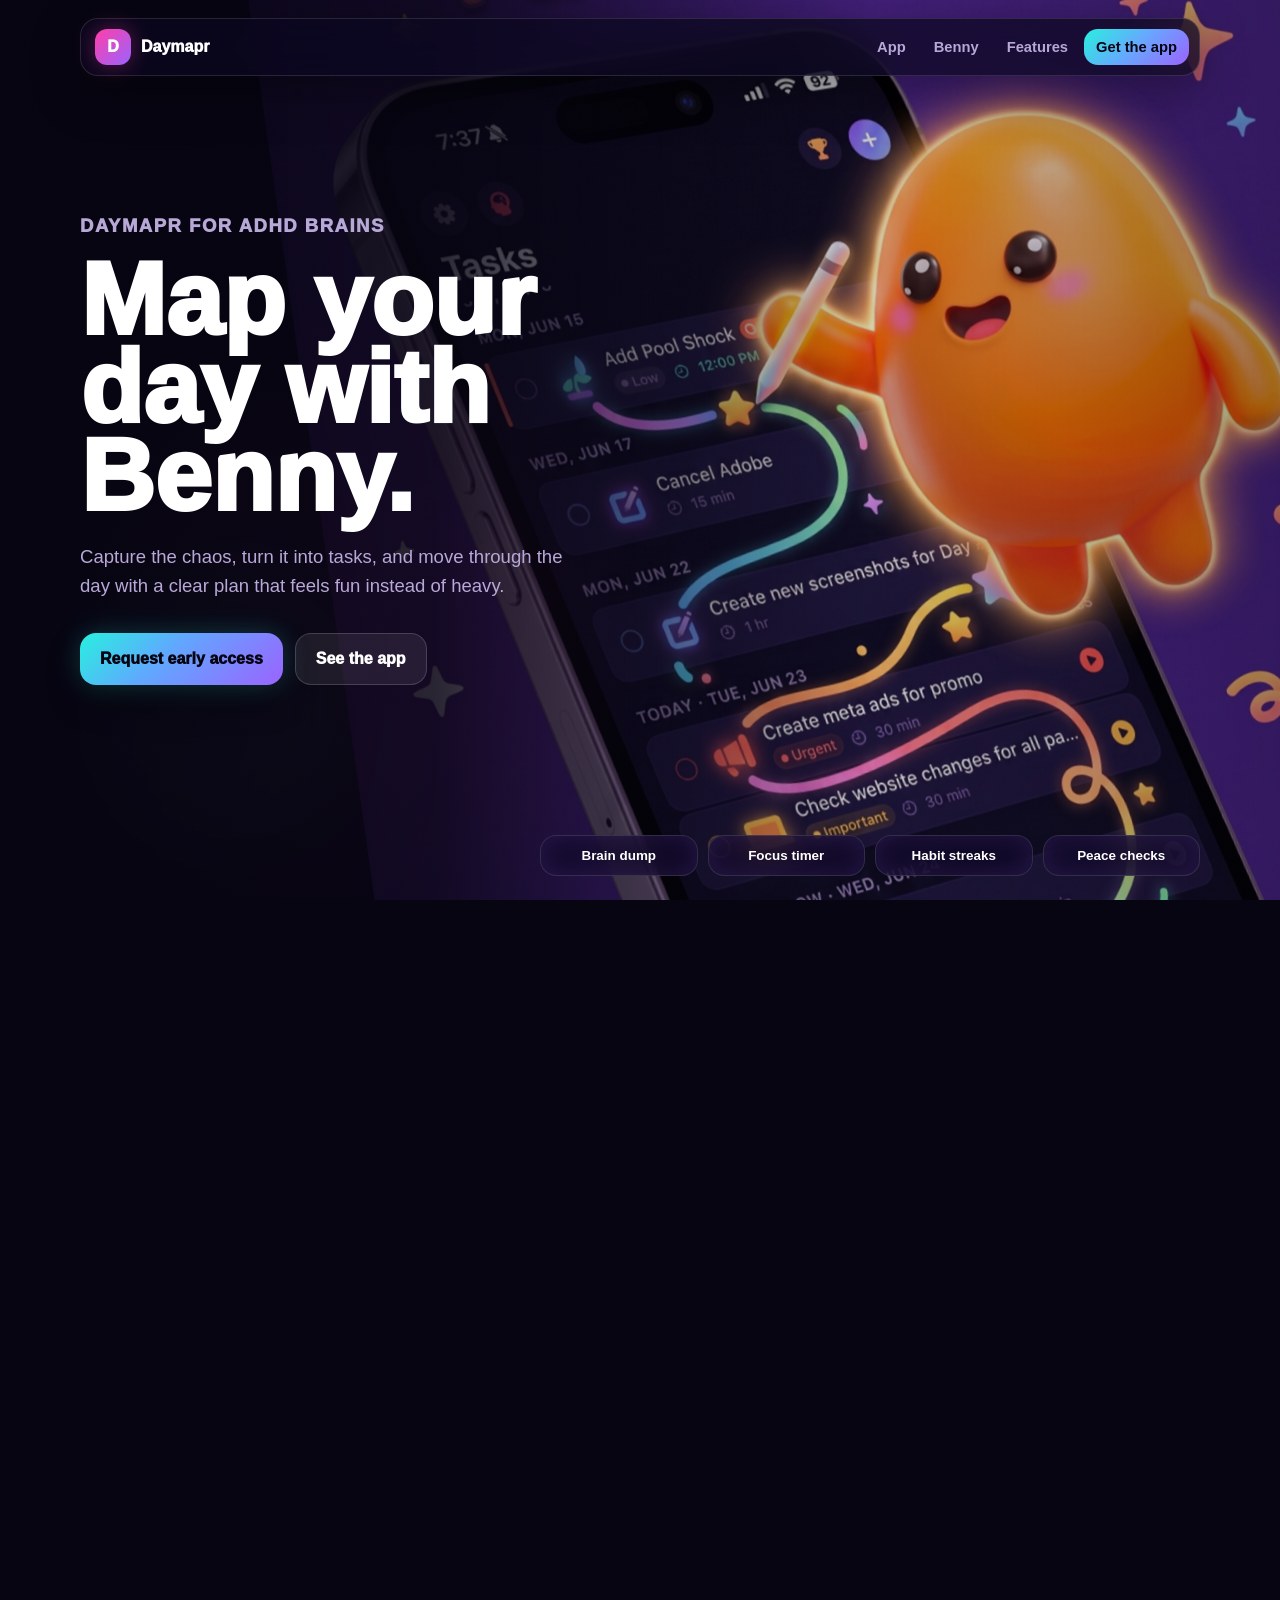
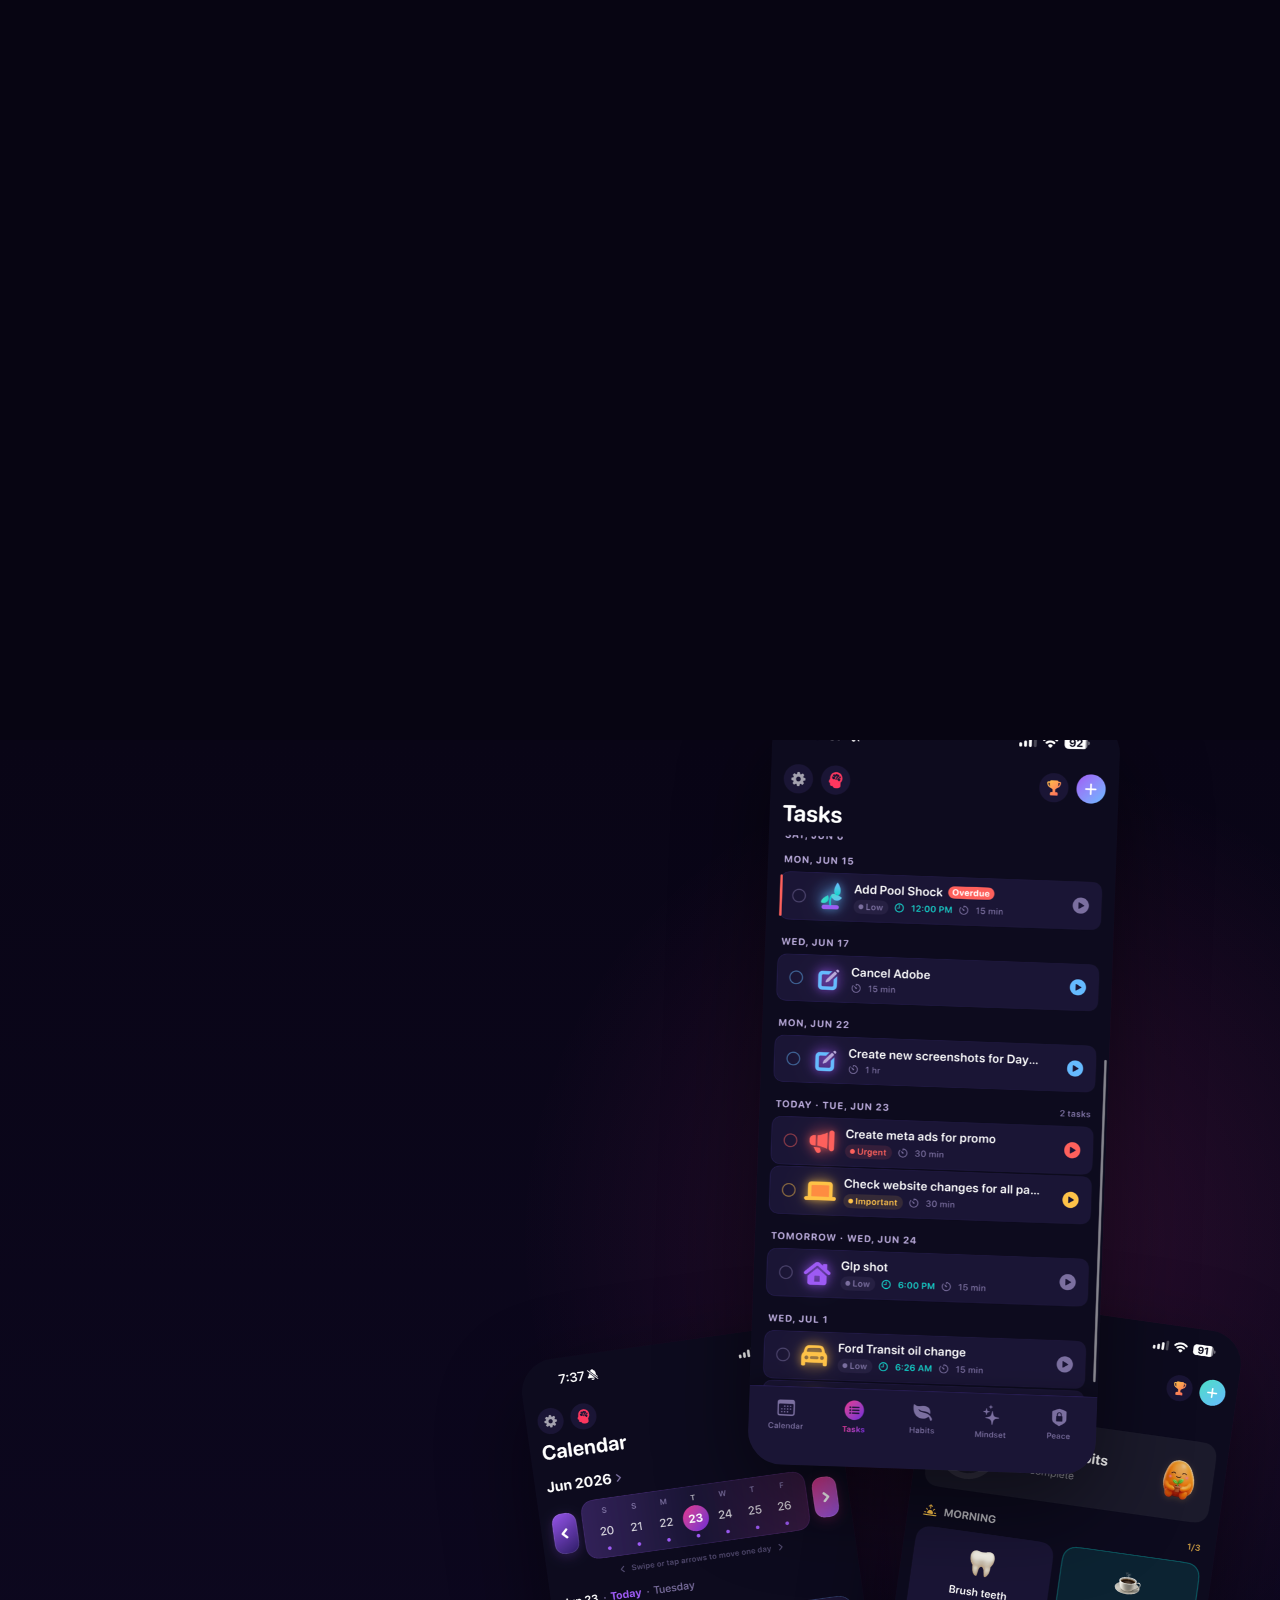
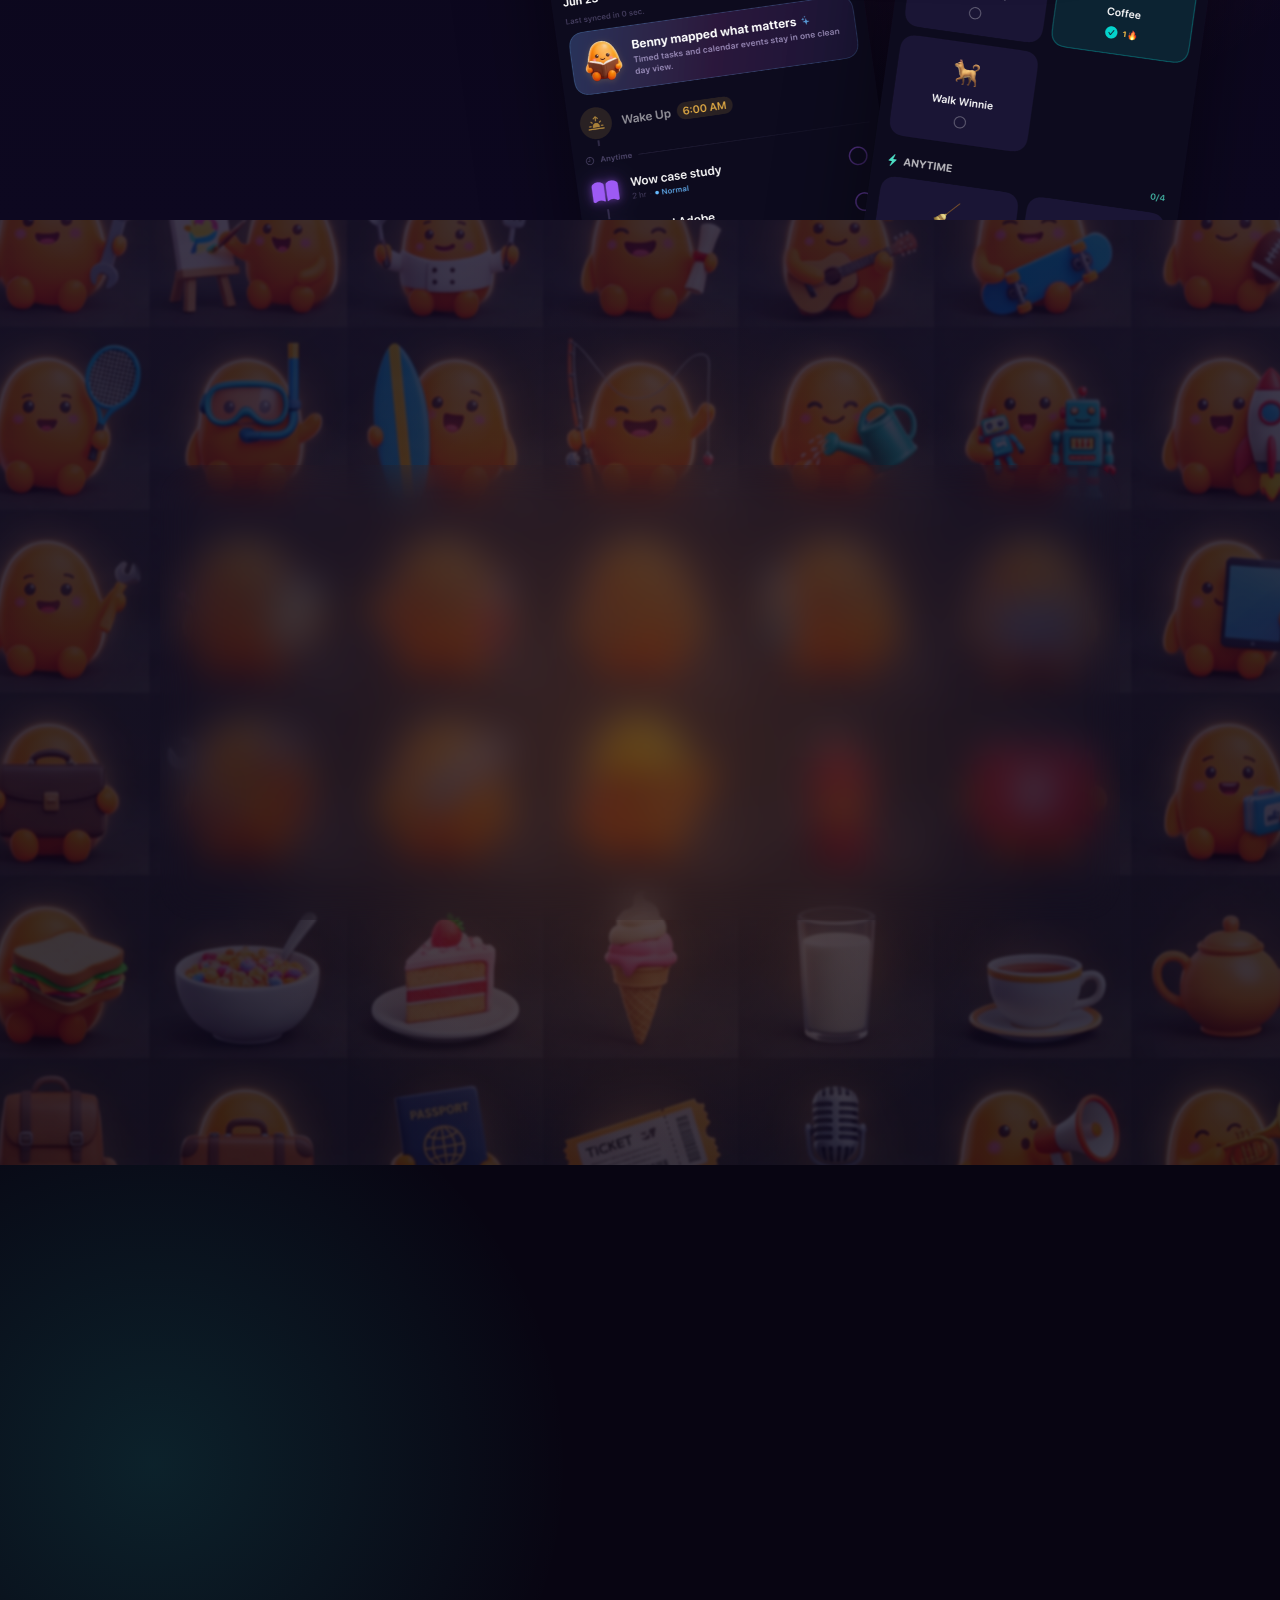
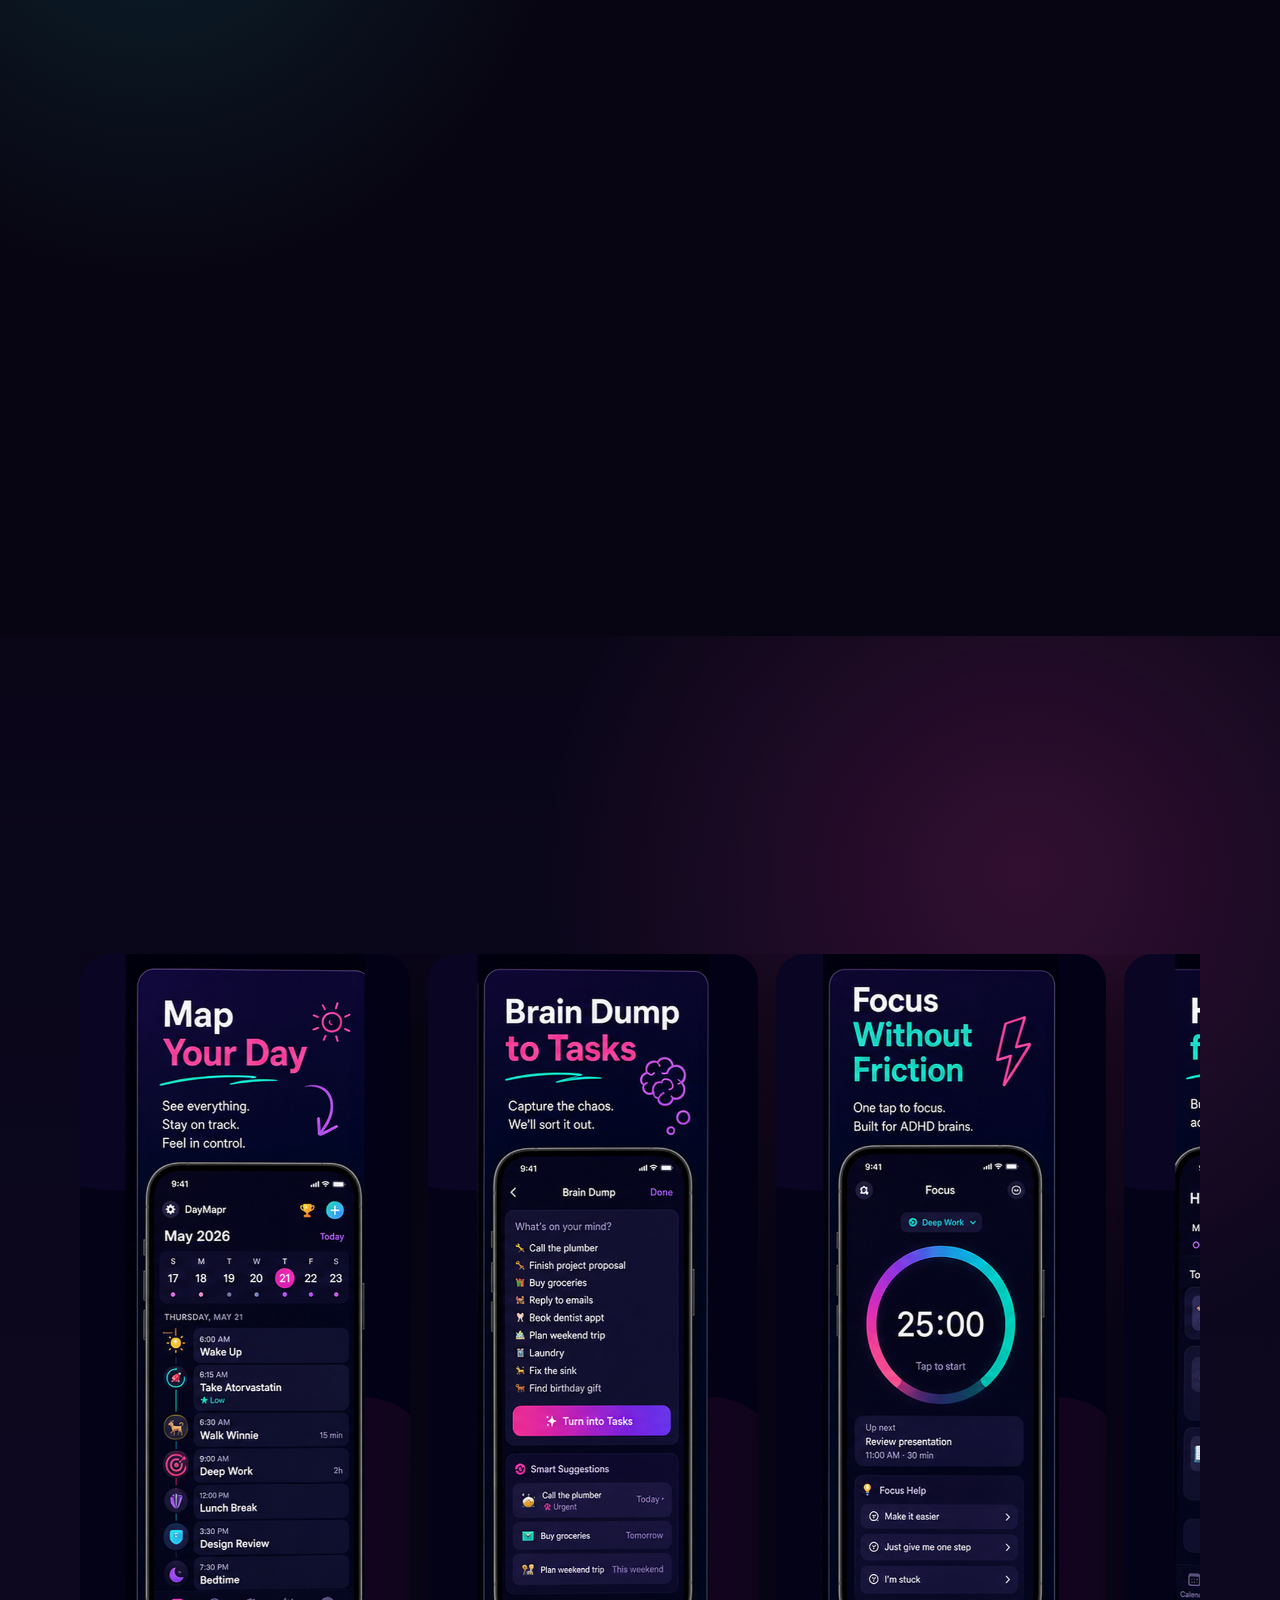
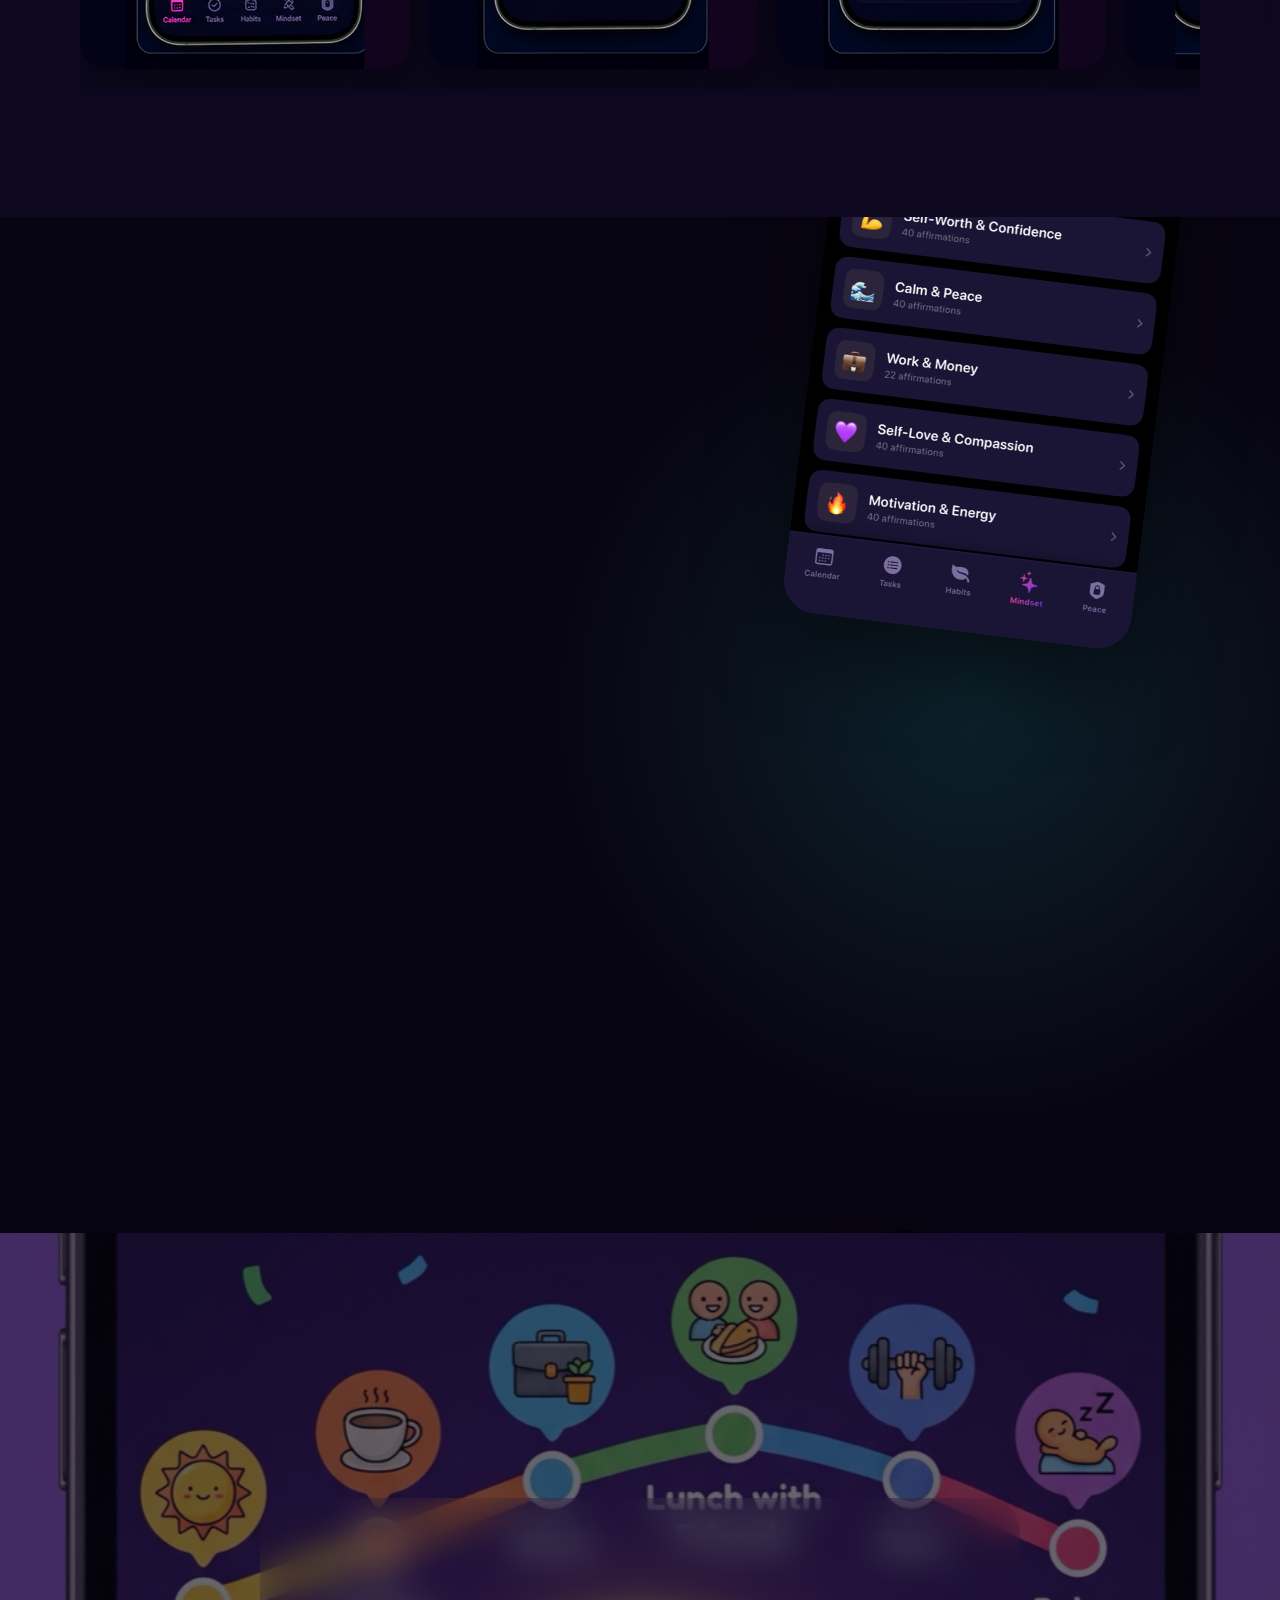
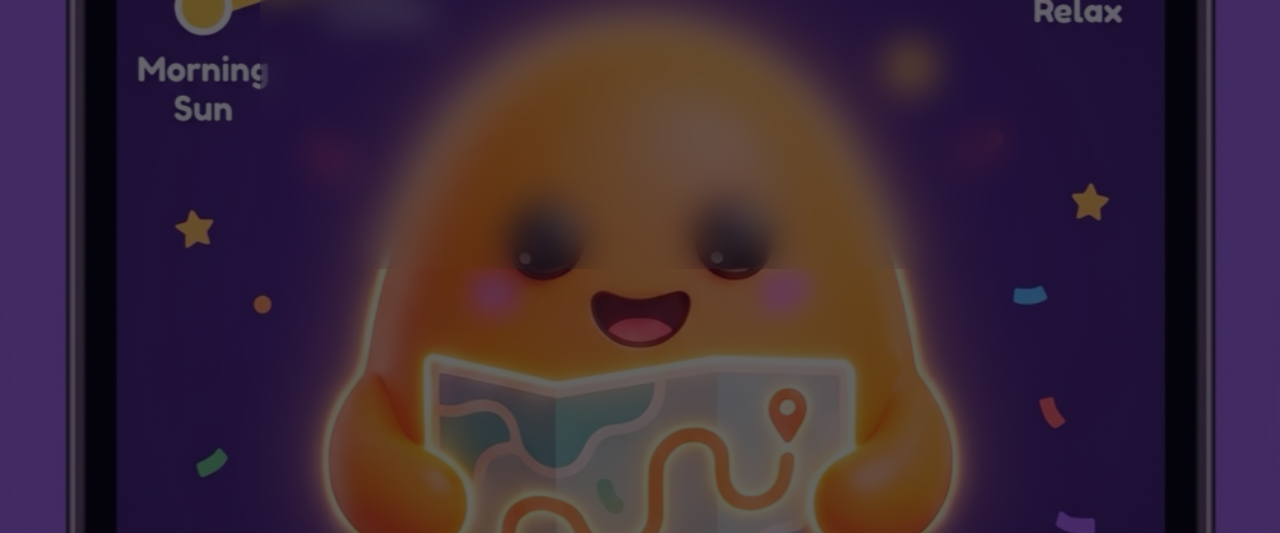
==== index.html @ 78c10186 "Publish Daymapr landing page" ====
<!DOCTYPE html>
<html lang="en">
  <head>
    <meta charset="UTF-8" />
    <meta name="viewport" content="width=device-width, initial-scale=1.0" />
    <meta
      name="description"
      content="Daymapr helps ADHD brains turn brain dumps into a clear daily map with Benny, focus mode, habits, checklists, and reminders."
    />
    <title>Daymapr | Map your day with Benny</title>
    <link rel="icon" href="assets/daymapr/app-icon.svg" type="image/svg+xml" />
    <link rel="stylesheet" href="styles.css" />
  </head>
  <body>
    <header class="site-header" data-header>
      <a class="brand" href="#top" aria-label="Daymapr home">
        <span class="brand-mark">D</span>
        <span>Daymapr</span>
      </a>
      <nav class="nav-links" aria-label="Main navigation">
        <a href="#app">App</a>
        <a href="#benny">Benny</a>
        <a href="#features">Features</a>
        <a class="nav-cta" href="#download">Get the app</a>
      </nav>
    </header>

    <main>
      <section class="hero" id="top" aria-label="Daymapr hero">
        <div class="hero-pin">
          <img
            class="hero-art"
            src="assets/daymapr/brand/hero-benny-maps.png"
            alt=""
            data-depth="-0.08"
          />
          <div class="hero-glow hero-glow-a" aria-hidden="true"></div>
          <div class="hero-glow hero-glow-b" aria-hidden="true"></div>
          <div class="hero-copy">
            <p class="eyebrow">Daymapr for ADHD brains</p>
            <h1>Map your day with Benny.</h1>
            <p>
              Capture the chaos, turn it into tasks, and move through the day with a clear plan
              that feels fun instead of heavy.
            </p>
            <div class="hero-actions">
              <a class="button primary" href="#download">Request early access</a>
              <a class="button ghost" href="#app">See the app</a>
            </div>
          </div>
          <div class="hero-tags" aria-label="Daymapr highlights">
            <span>Brain dump</span>
            <span>Focus timer</span>
            <span>Habit streaks</span>
            <span>Peace checks</span>
          </div>
        </div>
      </section>

      <section class="app-section" id="app">
        <div class="section-copy reveal">
          <p class="eyebrow">Real app, real flow</p>
          <h2>Dark, calm, and built for momentum.</h2>
          <p>
            Daymapr uses the exact app language your references show: deep purple surfaces,
            neon priority cues, clear cards, and Benny moments that make progress feel visible.
          </p>
        </div>
        <div class="phone-stage" aria-label="Daymapr app screens">
          <figure class="device device-left" data-depth="0.12">
            <img src="assets/daymapr/brand/app-calendar.png" alt="Daymapr calendar screen" />
          </figure>
          <figure class="device device-center" data-depth="-0.08">
            <img src="assets/daymapr/brand/app-tasks.png" alt="Daymapr tasks screen" />
          </figure>
          <figure class="device device-right" data-depth="0.10">
            <img src="assets/daymapr/brand/app-habits.png" alt="Daymapr habits screen" />
          </figure>
        </div>
      </section>

      <section class="benny-section" id="benny">
        <div class="benny-orbit" aria-hidden="true">
          <img src="assets/daymapr/brand/benny-grid.png" alt="" />
        </div>
        <div class="benny-card reveal">
          <img class="benny-portrait" src="assets/daymapr/brand/benny-portrait.png" alt="Benny waving" />
          <div>
            <p class="eyebrow">Meet Benny</p>
            <h2>Helpful, glossy, and not childish.</h2>
            <p>
              Benny stays playful, but the product stays premium. Think friendly 3D guide,
              not flat sticker mascot.
            </p>
          </div>
        </div>
      </section>

      <section class="flow-section">
        <div class="flow-copy reveal">
          <p class="eyebrow">From chaos to action</p>
          <h2>Brain dump, sort, focus, finish.</h2>
        </div>
        <div class="flow-grid">
          <article class="flow-card reveal">
            <img src="assets/daymapr/brand/panel-brain.png" alt="Brain dump to tasks promo panel" />
            <h3>Turn brain dumps into tasks</h3>
            <p>Capture everything. Daymapr helps sort it into the next useful move.</p>
          </article>
          <article class="flow-card reveal">
            <img src="assets/daymapr/brand/panel-focus.png" alt="Focus without friction promo panel" />
            <h3>Focus without friction</h3>
            <p>One timer, one task, and one clear way to restart when you drift.</p>
          </article>
          <article class="flow-card reveal">
            <img src="assets/daymapr/brand/panel-peace.png" alt="Peace of mind promo panel" />
            <h3>Peace of mind checklists</h3>
            <p>Close the loops that keep taking up space in your head.</p>
          </article>
        </div>
      </section>

      <section class="feature-marquee" id="features" aria-label="Daymapr feature gallery">
        <div class="marquee-copy reveal">
          <p class="eyebrow">App Store energy</p>
          <h2>Feature shots that match the product.</h2>
        </div>
        <div class="panel-rail">
          <img src="assets/daymapr/brand/panel-map.png" alt="Map your day promo panel" />
          <img src="assets/daymapr/brand/panel-brain.png" alt="Brain dump to tasks promo panel" />
          <img src="assets/daymapr/brand/panel-focus.png" alt="Focus without friction promo panel" />
          <img src="assets/daymapr/brand/panel-habits.png" alt="Habits for real life promo panel" />
          <img src="assets/daymapr/brand/panel-reminders.png" alt="ADHD friendly reminders promo panel" />
        </div>
      </section>

      <section class="focus-section">
        <div class="focus-copy reveal">
          <p class="eyebrow">Progress that feels good</p>
          <h2>Wins, streaks, and focus help stay visible.</h2>
          <p>
            The website now mirrors the app’s premium dark UI instead of inventing fake light-mode
            screens.
          </p>
        </div>
        <div class="progress-showcase">
          <img class="progress-phone" src="assets/daymapr/brand/app-progress.png" alt="Daymapr progress screen" data-depth="0.12" />
          <img class="mindset-phone" src="assets/daymapr/brand/app-mindset.png" alt="Daymapr mindset screen" data-depth="-0.10" />
        </div>
      </section>

      <section class="download-section" id="download">
        <img class="download-bg" src="assets/daymapr/brand/benny-start-map.jpg" alt="" />
        <div class="download-panel reveal">
          <p class="eyebrow">Daymapr</p>
          <h2>Make the day feel mapped, not messy.</h2>
          <p>For ADHD brains, busy lives, and that moment when the whole day needs a reset.</p>
          <div class="hero-actions">
            <a class="button primary" href="mailto:hello@daymapr.app?subject=Daymapr%20early%20access">Request early access</a>
            <a class="button ghost" href="legal/privacy.html">Privacy</a>
          </div>
        </div>
      </section>
    </main>

    <script src="script.js"></script>
  </body>
</html>
---- styles.css ----
:root {
  color-scheme: dark;
  --ink: #ffffff;
  --muted: #b8a8d7;
  --dim: #776895;
  --night: #070512;
  --night-2: #0c0820;
  --panel: #17102f;
  --panel-2: #21163d;
  --line: rgba(174, 126, 255, 0.28);
  --cyan: #28f0df;
  --pink: #ff3ea8;
  --purple: #9b63ff;
  --gold: #ffb94d;
  --orange: #ff8a1f;
  --shadow: 0 34px 90px rgba(0, 0, 0, 0.48);
}

* {
  box-sizing: border-box;
}

html {
  scroll-behavior: smooth;
  overflow-x: clip;
  background: var(--night);
}

body {
  margin: 0;
  overflow-x: clip;
  background:
    radial-gradient(circle at 20% 8%, rgba(155, 99, 255, 0.25), transparent 34rem),
    radial-gradient(circle at 78% 22%, rgba(255, 62, 168, 0.16), transparent 38rem),
    linear-gradient(180deg, #090516 0%, #070512 46%, #0b071a 100%);
  color: var(--ink);
  font-family: Inter, ui-sans-serif, -apple-system, BlinkMacSystemFont, "Segoe UI", sans-serif;
  letter-spacing: 0;
}

img,
canvas {
  display: block;
  max-width: 100%;
}

a {
  color: inherit;
  text-decoration: none;
}

.site-header {
  position: fixed;
  top: 18px;
  left: 50%;
  z-index: 40;
  display: flex;
  width: min(1120px, calc(100% - 32px));
  align-items: center;
  justify-content: space-between;
  gap: 16px;
  padding: 10px 10px 10px 14px;
  background: rgba(12, 8, 32, 0.72);
  border: 1px solid rgba(255, 255, 255, 0.12);
  border-radius: 18px;
  box-shadow: 0 16px 48px rgba(0, 0, 0, 0.35);
  backdrop-filter: blur(22px);
  transform: translateX(-50%);
}

.site-header.is-scrolled {
  background: rgba(12, 8, 32, 0.9);
  border-color: rgba(40, 240, 223, 0.25);
}

.brand,
.nav-links {
  display: flex;
  align-items: center;
}

.brand {
  gap: 10px;
  font-weight: 950;
}

.brand-mark {
  display: grid;
  width: 36px;
  height: 36px;
  place-items: center;
  background: linear-gradient(135deg, var(--pink), var(--purple));
  border-radius: 12px;
  color: #fff;
  box-shadow: 0 0 22px rgba(255, 62, 168, 0.35);
}

.nav-links {
  gap: 4px;
  color: var(--muted);
  font-size: 0.92rem;
  font-weight: 850;
}

.nav-links a {
  padding: 10px 12px;
  border-radius: 14px;
}

.nav-links a:hover {
  background: rgba(255, 255, 255, 0.08);
  color: #fff;
}

.nav-links .nav-cta {
  color: #080512;
  background: linear-gradient(135deg, var(--cyan), #68a6ff 50%, var(--purple));
}

.hero {
  position: relative;
  height: 260vh;
  background: var(--night);
}

.hero-pin {
  position: sticky;
  top: 0;
  min-height: 100svh;
  overflow: hidden;
  isolation: isolate;
}

.hero-pin::before {
  position: absolute;
  inset: 0;
  z-index: 2;
  content: "";
  background:
    linear-gradient(90deg, rgba(7, 5, 18, 0.98) 0%, rgba(7, 5, 18, 0.86) 34%, rgba(7, 5, 18, 0.18) 68%, rgba(7, 5, 18, 0.38) 100%),
    radial-gradient(circle at 20% 72%, rgba(255, 62, 168, 0.24), transparent 24rem);
  pointer-events: none;
}

.hero-art {
  position: absolute;
  inset: -7vh -4vw -8vh auto;
  z-index: 1;
  width: min(78vw, 1120px);
  height: 116vh;
  object-fit: cover;
  object-position: 58% 50%;
  filter: saturate(1.1) contrast(1.02);
  transform:
    translate3d(calc(var(--hero-progress, 0) * -7vw), calc(var(--hero-progress, 0) * -5vh), 0)
    rotate(calc(-8deg + var(--hero-progress, 0) * 5deg))
    scale(calc(1.03 + var(--hero-progress, 0) * 0.06));
  transform-origin: center;
  transition: transform 90ms linear;
}

.hero-glow {
  position: absolute;
  z-index: 0;
  border-radius: 999px;
  filter: blur(34px);
  opacity: 0.8;
}

.hero-glow-a {
  right: 8vw;
  top: 18vh;
  width: 360px;
  height: 360px;
  background: rgba(155, 99, 255, 0.46);
}

.hero-glow-b {
  left: 5vw;
  bottom: 5vh;
  width: 300px;
  height: 300px;
  background: rgba(40, 240, 223, 0.18);
}

.hero-copy {
  position: relative;
  z-index: 4;
  display: grid;
  min-height: 100svh;
  width: min(620px, 100%);
  align-content: center;
  padding: 116px 28px 120px max(28px, calc((100vw - 1120px) / 2));
}

.eyebrow {
  margin: 0 0 16px;
  color: var(--cyan);
  font-size: 0.82rem;
  font-weight: 950;
  letter-spacing: 0.08em;
  text-transform: uppercase;
}

h1,
h2,
h3,
p {
  margin-top: 0;
}

h1 {
  max-width: 9ch;
  margin-bottom: 22px;
  font-size: clamp(4rem, 8vw, 7.2rem);
  line-height: 0.86;
  font-weight: 1000;
  letter-spacing: 0;
}

h2 {
  margin-bottom: 18px;
  font-size: clamp(2.45rem, 5vw, 5rem);
  line-height: 0.95;
  font-weight: 1000;
  letter-spacing: 0;
}

h3 {
  margin-bottom: 10px;
  font-size: 1.22rem;
  line-height: 1.1;
  font-weight: 950;
}

.hero-copy p,
.section-copy p,
.benny-card p,
.flow-card p,
.focus-copy p,
.download-panel p {
  color: var(--muted);
  font-size: 1.16rem;
  line-height: 1.58;
}

.hero-actions {
  display: flex;
  flex-wrap: wrap;
  gap: 12px;
  margin-top: 14px;
}

.button {
  display: inline-flex;
  min-height: 52px;
  align-items: center;
  justify-content: center;
  padding: 0 20px;
  border-radius: 16px;
  font-weight: 950;
  transition: transform 160ms ease, box-shadow 160ms ease, border-color 160ms ease;
}

.button.primary {
  color: #080512;
  background: linear-gradient(135deg, var(--cyan), #60a8ff 42%, var(--purple));
  box-shadow: 0 0 28px rgba(40, 240, 223, 0.22), 0 16px 32px rgba(0, 0, 0, 0.35);
}

.button.ghost {
  color: #fff;
  background: rgba(255, 255, 255, 0.08);
  border: 1px solid rgba(255, 255, 255, 0.16);
}

.button:hover {
  transform: translateY(-2px);
}

.hero-tags {
  position: absolute;
  right: max(24px, calc((100vw - 1120px) / 2));
  bottom: 24px;
  z-index: 4;
  display: grid;
  grid-template-columns: repeat(4, minmax(110px, 1fr));
  gap: 10px;
  width: min(660px, calc(100% - 48px));
}

.hero-tags span {
  padding: 12px 10px;
  border: 1px solid rgba(255, 255, 255, 0.14);
  border-radius: 16px;
  background: rgba(18, 10, 42, 0.76);
  box-shadow: inset 0 0 24px rgba(155, 99, 255, 0.14);
  color: #fff;
  font-size: 0.84rem;
  font-weight: 900;
  text-align: center;
  backdrop-filter: blur(18px);
}

.app-section,
.benny-section,
.flow-section,
.feature-marquee,
.focus-section,
.download-section {
  position: relative;
  overflow: hidden;
  padding: 128px max(24px, calc((100vw - 1120px) / 2));
}

.app-section {
  display: grid;
  min-height: 120vh;
  grid-template-columns: 0.8fr 1.2fr;
  gap: 58px;
  align-items: center;
  background:
    radial-gradient(circle at 78% 46%, rgba(255, 62, 168, 0.14), transparent 30rem),
    linear-gradient(180deg, #090516, #0d0820);
}

.section-copy {
  max-width: 540px;
}

.phone-stage {
  position: relative;
  min-height: 780px;
}

.device {
  position: absolute;
  margin: 0;
  width: min(310px, 32vw);
  border-radius: 34px;
  box-shadow: var(--shadow);
  transition: translate 110ms linear;
}

.device img {
  width: 100%;
  border-radius: 34px;
}

.device-left {
  left: 0;
  top: 122px;
  rotate: -8deg;
}

.device-center {
  left: 31%;
  top: 0;
  z-index: 2;
  width: min(348px, 34vw);
  rotate: 2deg;
}

.device-right {
  right: 0;
  top: 148px;
  rotate: 8deg;
}

.benny-section {
  min-height: 105vh;
  display: grid;
  place-items: center;
  background:
    radial-gradient(circle at 50% 55%, rgba(255, 138, 31, 0.2), transparent 28rem),
    linear-gradient(180deg, #0d0820, #090516);
}

.benny-orbit {
  position: absolute;
  inset: 0;
  opacity: 0.2;
  transform: scale(1.15);
}

.benny-orbit img {
  width: 100%;
  height: 100%;
  object-fit: cover;
  filter: blur(1px) saturate(1.2);
}

.benny-card {
  position: relative;
  z-index: 2;
  display: grid;
  width: min(960px, 100%);
  grid-template-columns: 0.9fr 1.1fr;
  gap: 34px;
  align-items: center;
  padding: 34px;
  border: 1px solid rgba(255, 255, 255, 0.14);
  border-radius: 34px;
  background: linear-gradient(135deg, rgba(33, 22, 61, 0.9), rgba(13, 8, 32, 0.84));
  box-shadow: var(--shadow), inset 0 0 44px rgba(155, 99, 255, 0.16);
  backdrop-filter: blur(18px);
}

.benny-portrait {
  width: 100%;
  border-radius: 28px;
  box-shadow: 0 0 60px rgba(255, 138, 31, 0.24);
}

.flow-section {
  background:
    radial-gradient(circle at 12% 28%, rgba(40, 240, 223, 0.12), transparent 26rem),
    #080512;
}

.flow-copy {
  max-width: 760px;
  margin-bottom: 42px;
}

.flow-grid {
  display: grid;
  grid-template-columns: repeat(3, minmax(0, 1fr));
  gap: 18px;
}

.flow-card {
  min-height: 620px;
  padding: 14px 14px 24px;
  border: 1px solid rgba(255, 255, 255, 0.12);
  border-radius: 28px;
  background: linear-gradient(180deg, rgba(33, 22, 61, 0.72), rgba(18, 10, 42, 0.92));
  box-shadow: 0 22px 58px rgba(0, 0, 0, 0.35);
}

.flow-card img {
  width: 100%;
  aspect-ratio: 1242 / 1600;
  object-fit: cover;
  object-position: top center;
  border-radius: 22px;
}

.flow-card h3,
.flow-card p {
  padding: 0 12px;
}

.flow-card h3 {
  margin-top: 22px;
}

.feature-marquee {
  background:
    radial-gradient(circle at 80% 20%, rgba(255, 62, 168, 0.16), transparent 30rem),
    linear-gradient(180deg, #0a0618, #0d0820);
}

.marquee-copy {
  max-width: 700px;
  margin-bottom: 38px;
}

.panel-rail {
  display: flex;
  gap: 18px;
  overflow-x: auto;
  padding-bottom: 20px;
  scroll-snap-type: x mandatory;
}

.panel-rail img {
  width: min(330px, 74vw);
  flex: 0 0 auto;
  border-radius: 28px;
  box-shadow: 0 24px 70px rgba(0, 0, 0, 0.42);
  scroll-snap-align: start;
}

.focus-section {
  display: grid;
  min-height: 105vh;
  grid-template-columns: 0.82fr 1.18fr;
  gap: 56px;
  align-items: center;
  background:
    radial-gradient(circle at 76% 48%, rgba(40, 240, 223, 0.12), transparent 26rem),
    #080512;
}

.focus-copy {
  max-width: 540px;
}

.progress-showcase {
  position: relative;
  min-height: 760px;
}

.progress-showcase img {
  position: absolute;
  width: min(350px, 38vw);
  border-radius: 34px;
  box-shadow: var(--shadow);
  transition: translate 110ms linear;
}

.progress-phone {
  left: 8%;
  top: 0;
  z-index: 2;
  rotate: -5deg;
}

.mindset-phone {
  right: 4%;
  top: 142px;
  rotate: 7deg;
}

.download-section {
  min-height: 100vh;
  display: grid;
  place-items: center;
  background: #0a0618;
}

.download-bg {
  position: absolute;
  inset: 0;
  width: 100%;
  height: 100%;
  object-fit: cover;
  opacity: 0.38;
  filter: saturate(1.08);
}

.download-section::before {
  position: absolute;
  inset: 0;
  content: "";
  background:
    radial-gradient(circle at 50% 50%, transparent, rgba(7, 5, 18, 0.44) 48%, rgba(7, 5, 18, 0.92) 100%),
    linear-gradient(180deg, rgba(7, 5, 18, 0.18), rgba(7, 5, 18, 0.78));
}

.download-panel {
  position: relative;
  z-index: 2;
  width: min(760px, 100%);
  padding: 42px;
  border: 1px solid rgba(255, 255, 255, 0.14);
  border-radius: 34px;
  background: rgba(12, 8, 32, 0.74);
  box-shadow: var(--shadow), inset 0 0 44px rgba(155, 99, 255, 0.16);
  text-align: center;
  backdrop-filter: blur(18px);
}

.download-panel .hero-actions {
  justify-content: center;
}

.reveal {
  opacity: 0;
  transform: translateY(28px);
  transition: opacity 680ms ease, transform 680ms ease;
}

.reveal.is-visible {
  opacity: 1;
  transform: translateY(0);
}

@media (max-width: 980px) {
  .nav-links a:not(.nav-cta) {
    display: none;
  }

  .hero-art {
    inset: 16vh auto auto 18vw;
    width: 115vw;
    height: 82vh;
    object-position: 55% 50%;
  }

  .hero-pin::before {
    background:
      linear-gradient(180deg, rgba(7, 5, 18, 0.96) 0%, rgba(7, 5, 18, 0.84) 44%, rgba(7, 5, 18, 0.3) 100%),
      radial-gradient(circle at 30% 72%, rgba(255, 62, 168, 0.22), transparent 20rem);
  }

  .hero-copy {
    align-content: start;
    width: min(100%, 560px);
    padding-top: 116px;
  }

  .hero-tags {
    left: 24px;
    right: 24px;
    grid-template-columns: repeat(2, 1fr);
  }

  .app-section,
  .focus-section,
  .benny-card {
    grid-template-columns: 1fr;
  }

  .phone-stage,
  .progress-showcase {
    min-height: 690px;
  }

  .device,
  .progress-showcase img {
    width: min(280px, 42vw);
  }

  .device-center {
    width: min(310px, 46vw);
  }

  .flow-grid {
    grid-template-columns: 1fr;
  }

  .flow-card {
    min-height: auto;
  }
}

@media (max-width: 640px) {
  .site-header {
    top: 10px;
    width: calc(100% - 20px);
    border-radius: 16px;
  }

  .nav-links .nav-cta {
    width: 58px;
    padding: 10px 0;
    overflow: hidden;
    font-size: 0;
  }

  .nav-links .nav-cta::after {
    content: "Get";
    font-size: 0.84rem;
  }

  h1 {
    font-size: 3.8rem;
  }

  h2 {
    font-size: 2.5rem;
  }

  .hero-copy p,
  .section-copy p,
  .benny-card p,
  .flow-card p,
  .focus-copy p,
  .download-panel p {
    font-size: 1rem;
  }

  .hero-actions {
    flex-direction: column;
  }

  .hero-art {
    left: 10vw;
    width: 132vw;
    opacity: 0.92;
  }

  .hero-tags {
    width: min(calc(100% - 48px), 360px);
  }

  .app-section,
  .benny-section,
  .flow-section,
  .feature-marquee,
  .focus-section,
  .download-section {
    padding-top: 88px;
    padding-bottom: 88px;
  }

  .phone-stage {
    min-height: 610px;
  }

  .device {
    width: 190px;
  }

  .device-center {
    left: 24%;
    width: 220px;
  }

  .device-right {
    right: -38px;
  }

  .device-left {
    left: -42px;
  }

  .benny-card,
  .download-panel {
    padding: 22px;
    border-radius: 26px;
  }

  .flow-card {
    border-radius: 24px;
  }

  .progress-showcase {
    min-height: 620px;
  }

  .progress-showcase img {
    width: 230px;
  }

  .progress-phone {
    left: -14px;
  }

  .mindset-phone {
    right: -40px;
    top: 110px;
  }
}

@media (prefers-reduced-motion: reduce) {
  *,
  *::before,
  *::after {
    scroll-behavior: auto !important;
    transition-duration: 0.001ms !important;
    animation-duration: 0.001ms !important;
  }

  .hero {
    height: 110vh;
  }
}
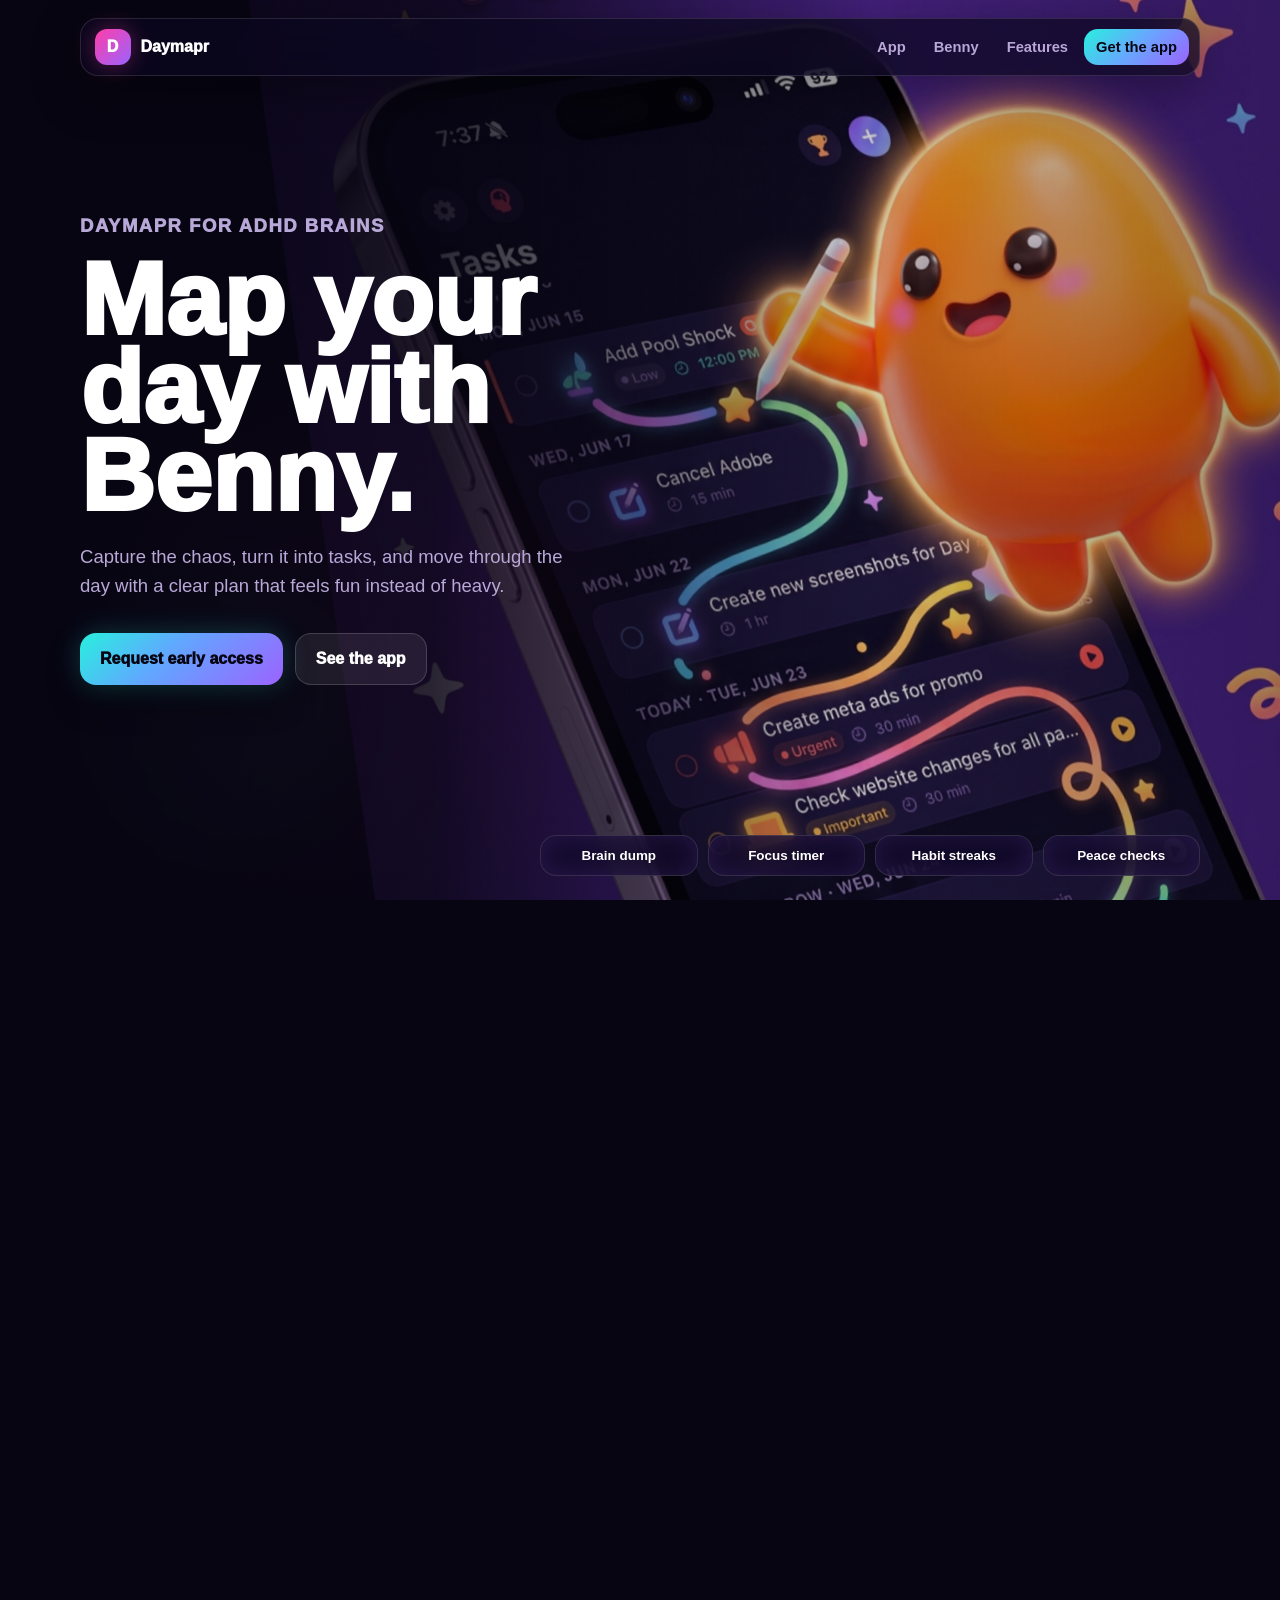
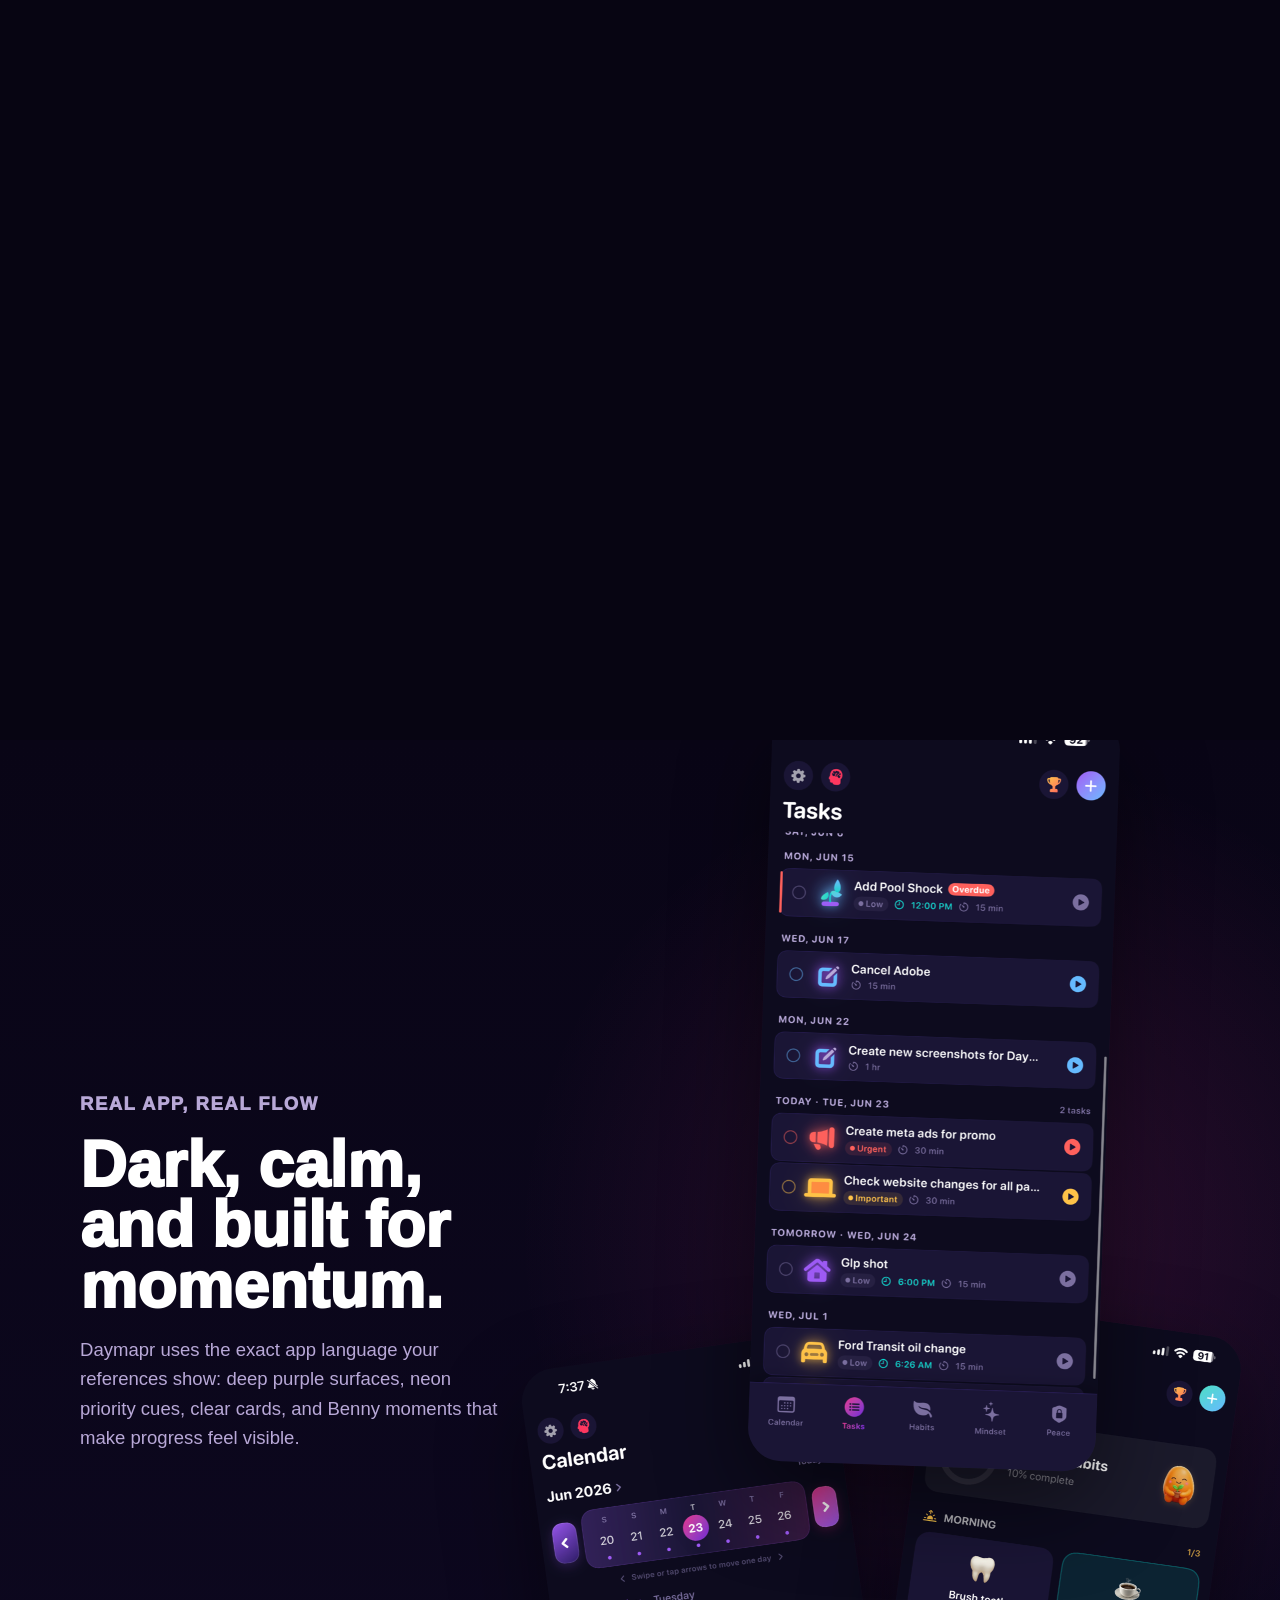
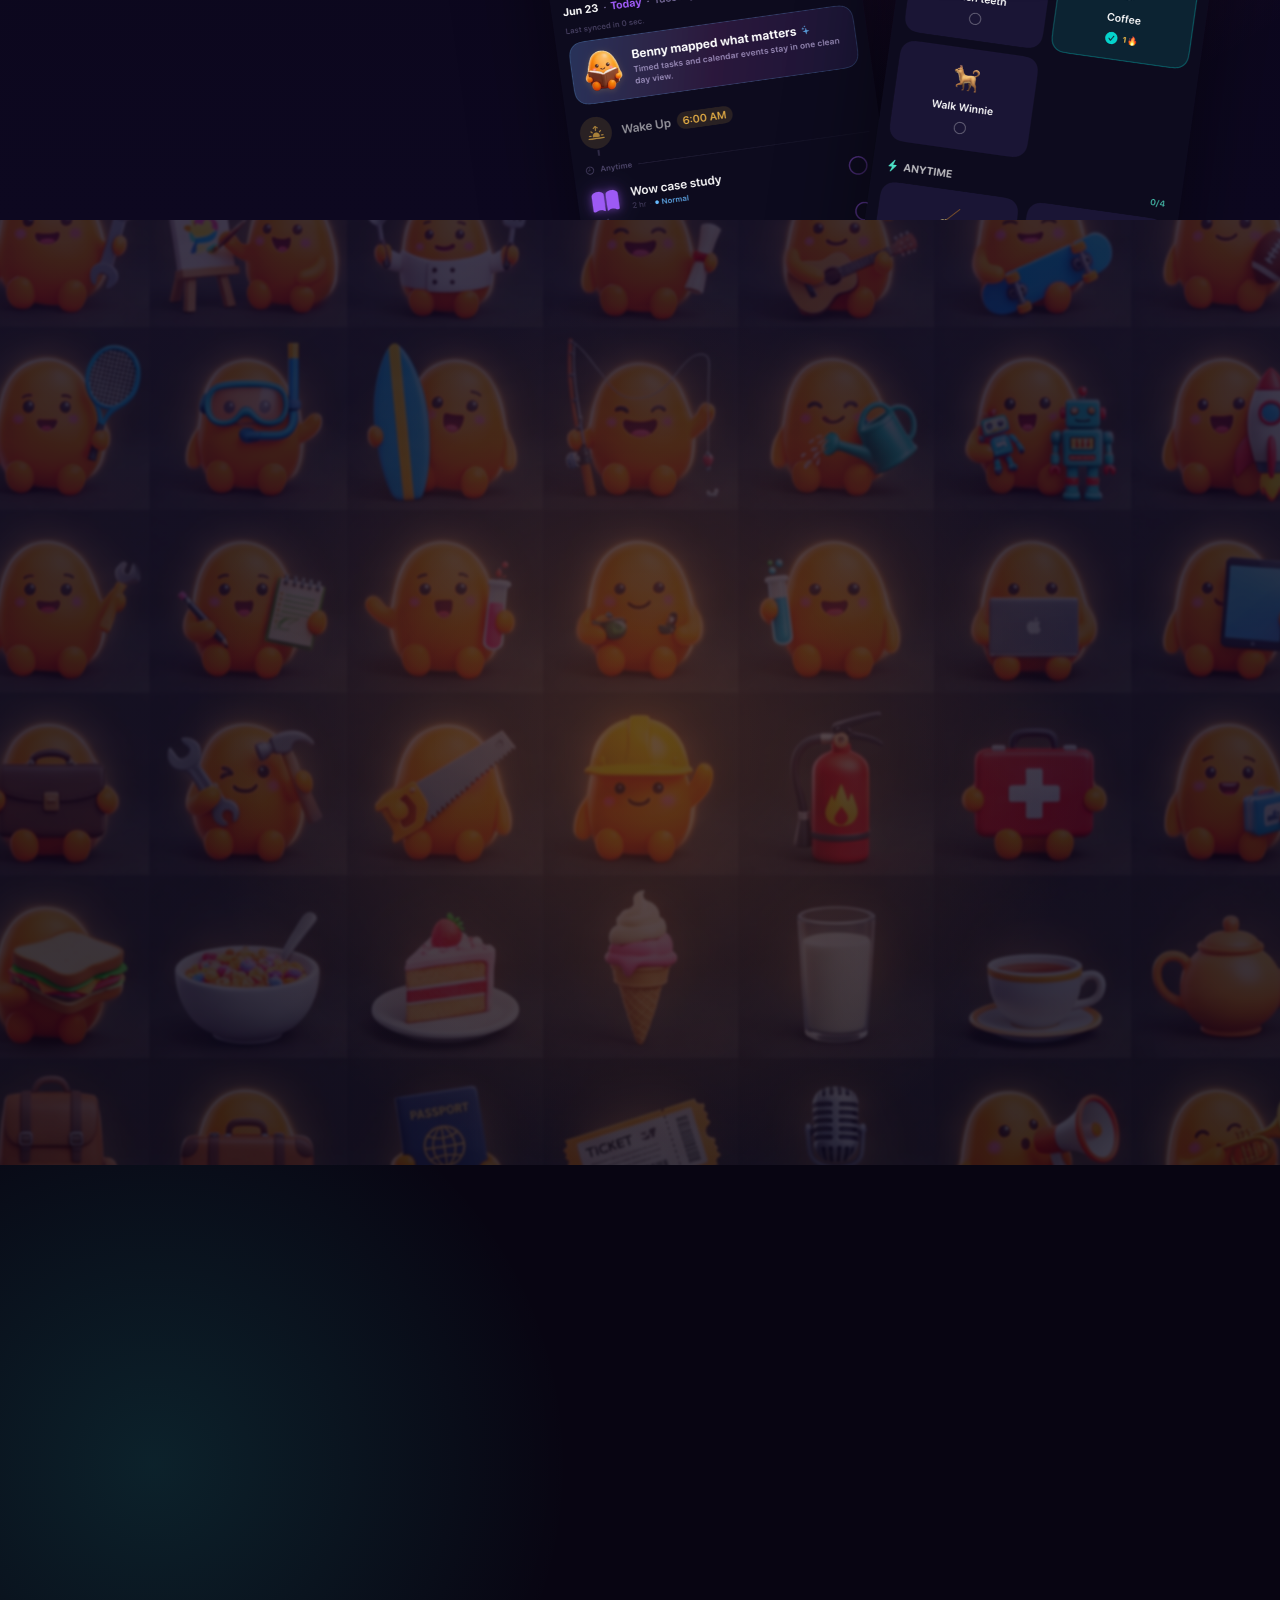
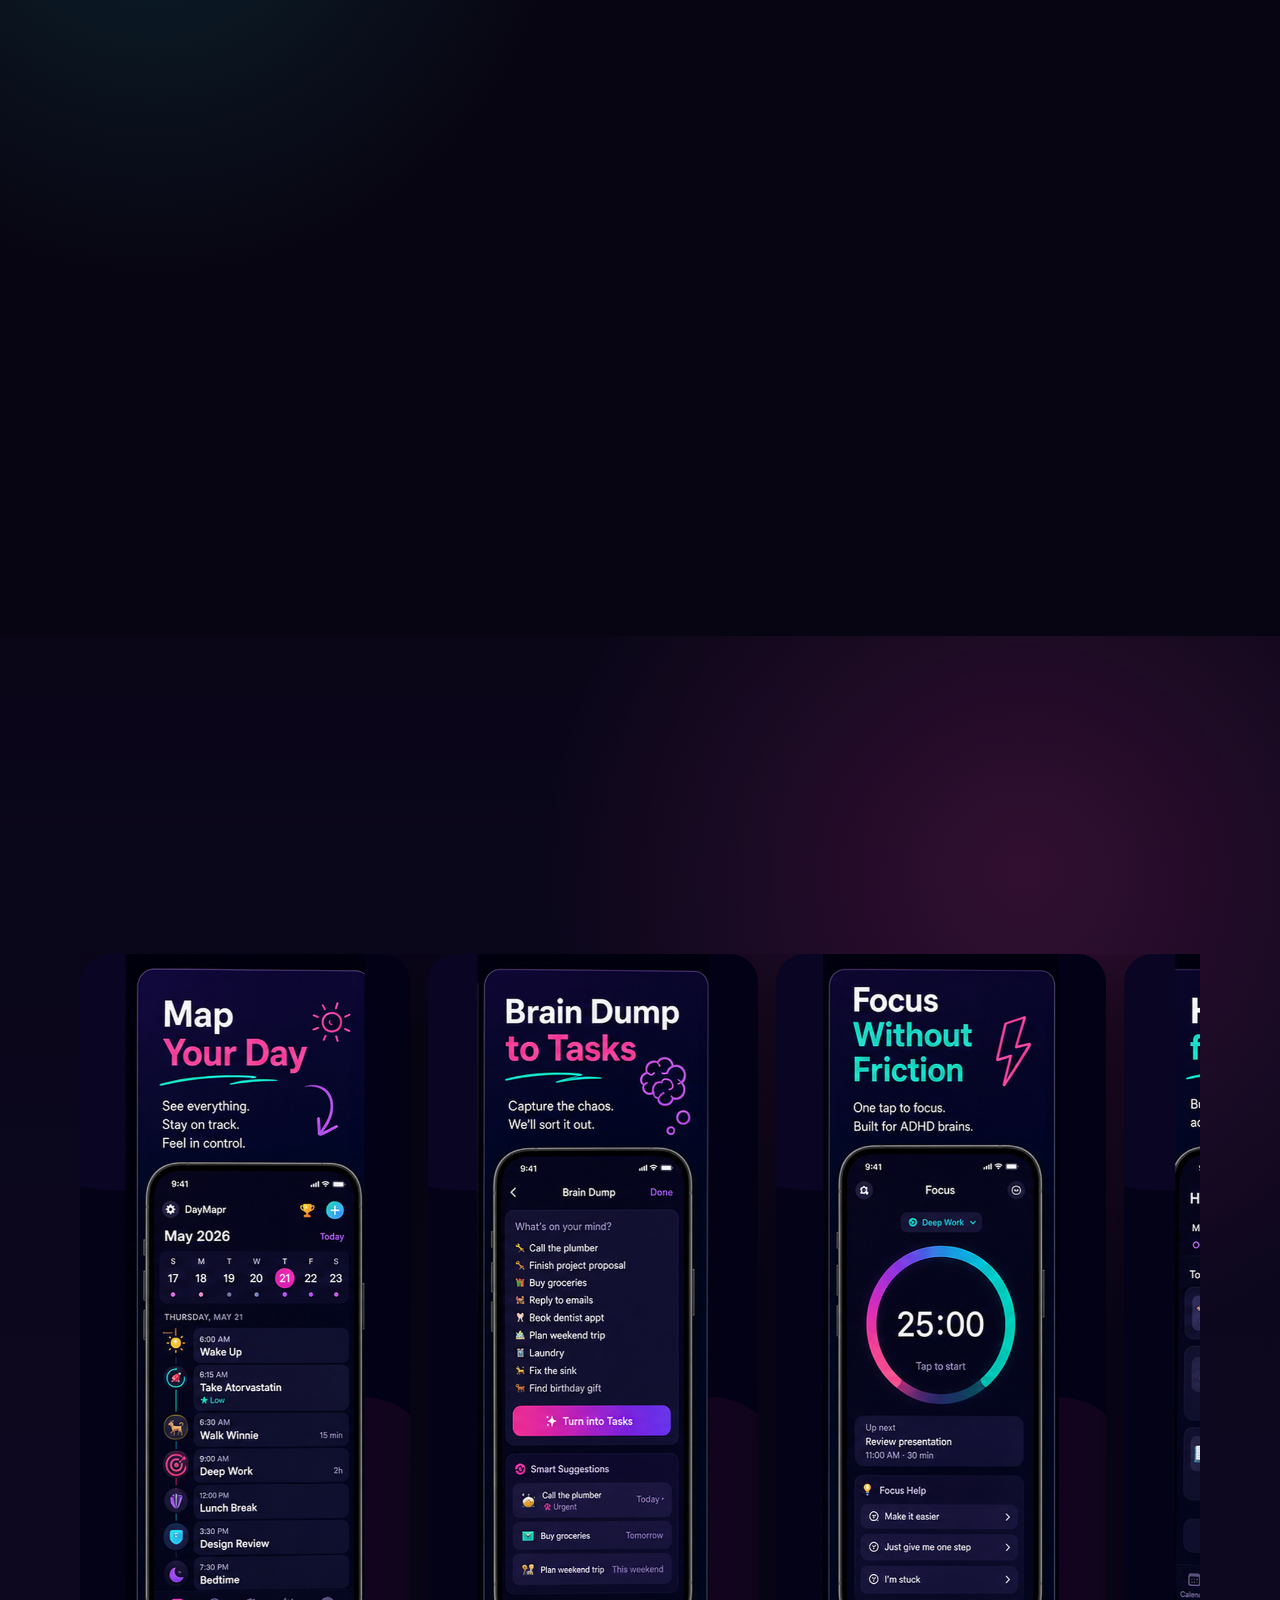
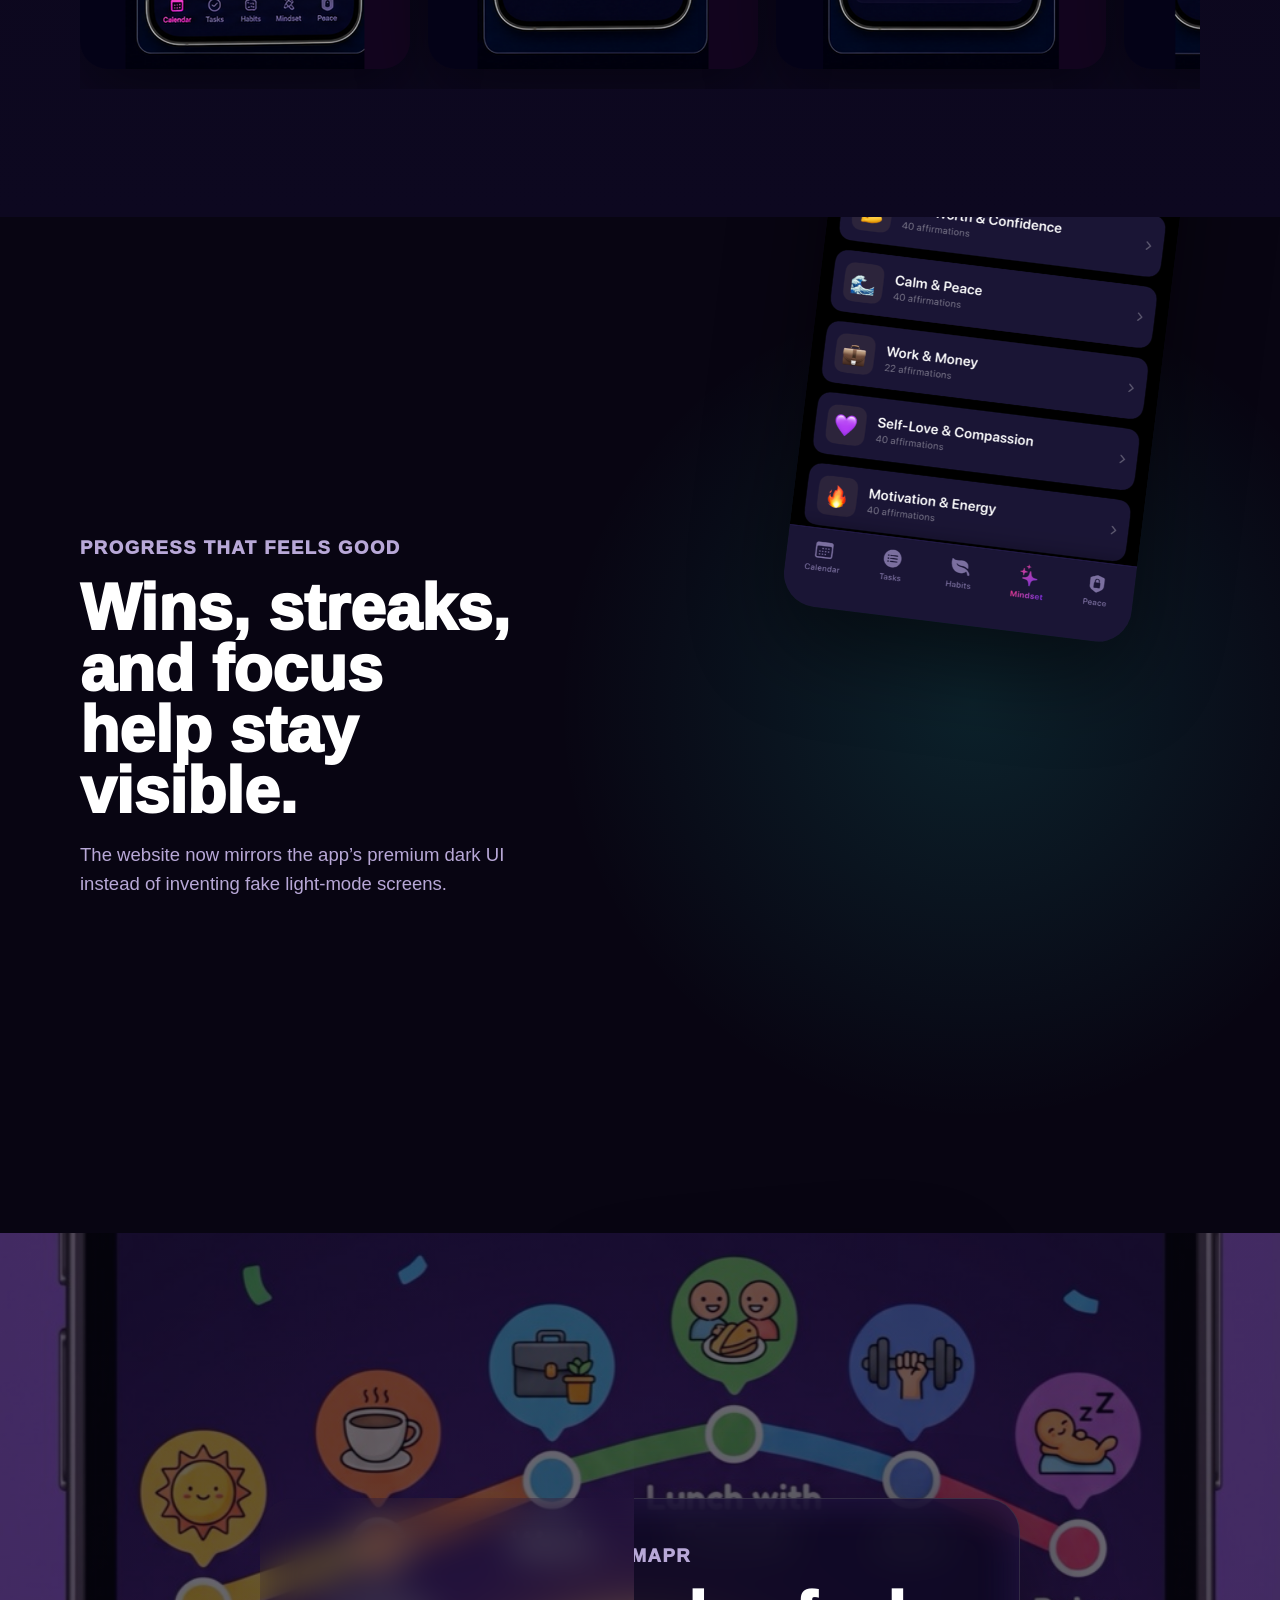
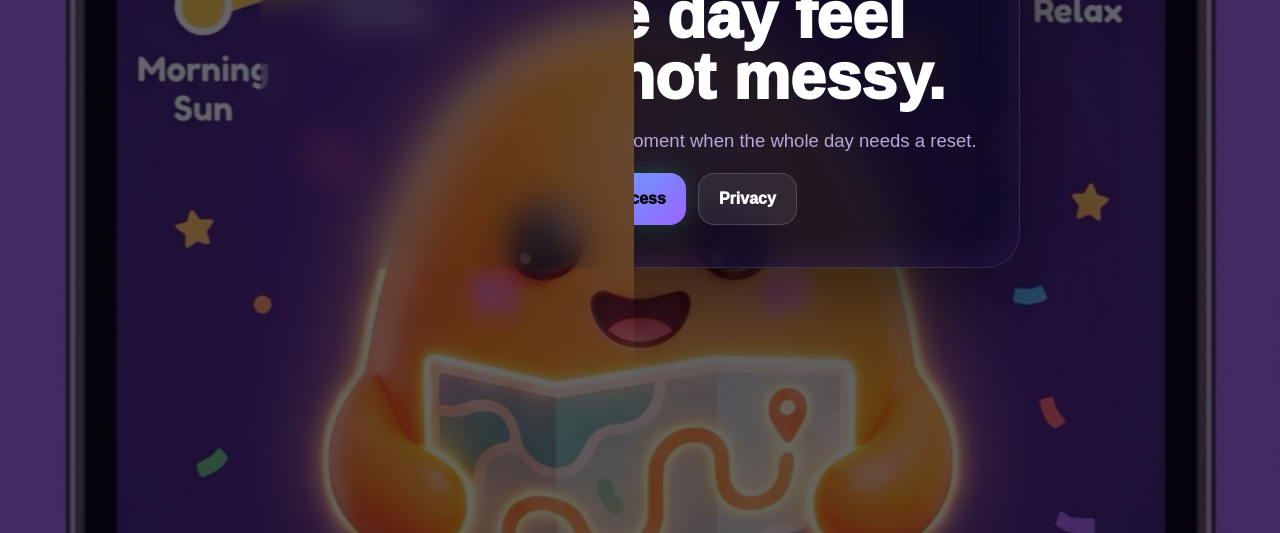
==== commit e4aa4ae8: "Refine Benny intro copy" ====
--- a/index.html
+++ b/index.html
@@ -87,10 +87,10 @@
           <img class="benny-portrait" src="assets/daymapr/brand/benny-portrait.png" alt="Benny waving" />
           <div>
             <p class="eyebrow">Meet Benny</p>
-            <h2>Helpful, glossy, and not childish.</h2>
+            <h2>Your friendly guide for the day.</h2>
             <p>
-              Benny stays playful, but the product stays premium. Think friendly 3D guide,
-              not flat sticker mascot.
+              Benny helps turn scattered thoughts into a mapped-out plan, nudging you from
+              brain dump to focus to done.
             </p>
           </div>
         </div>
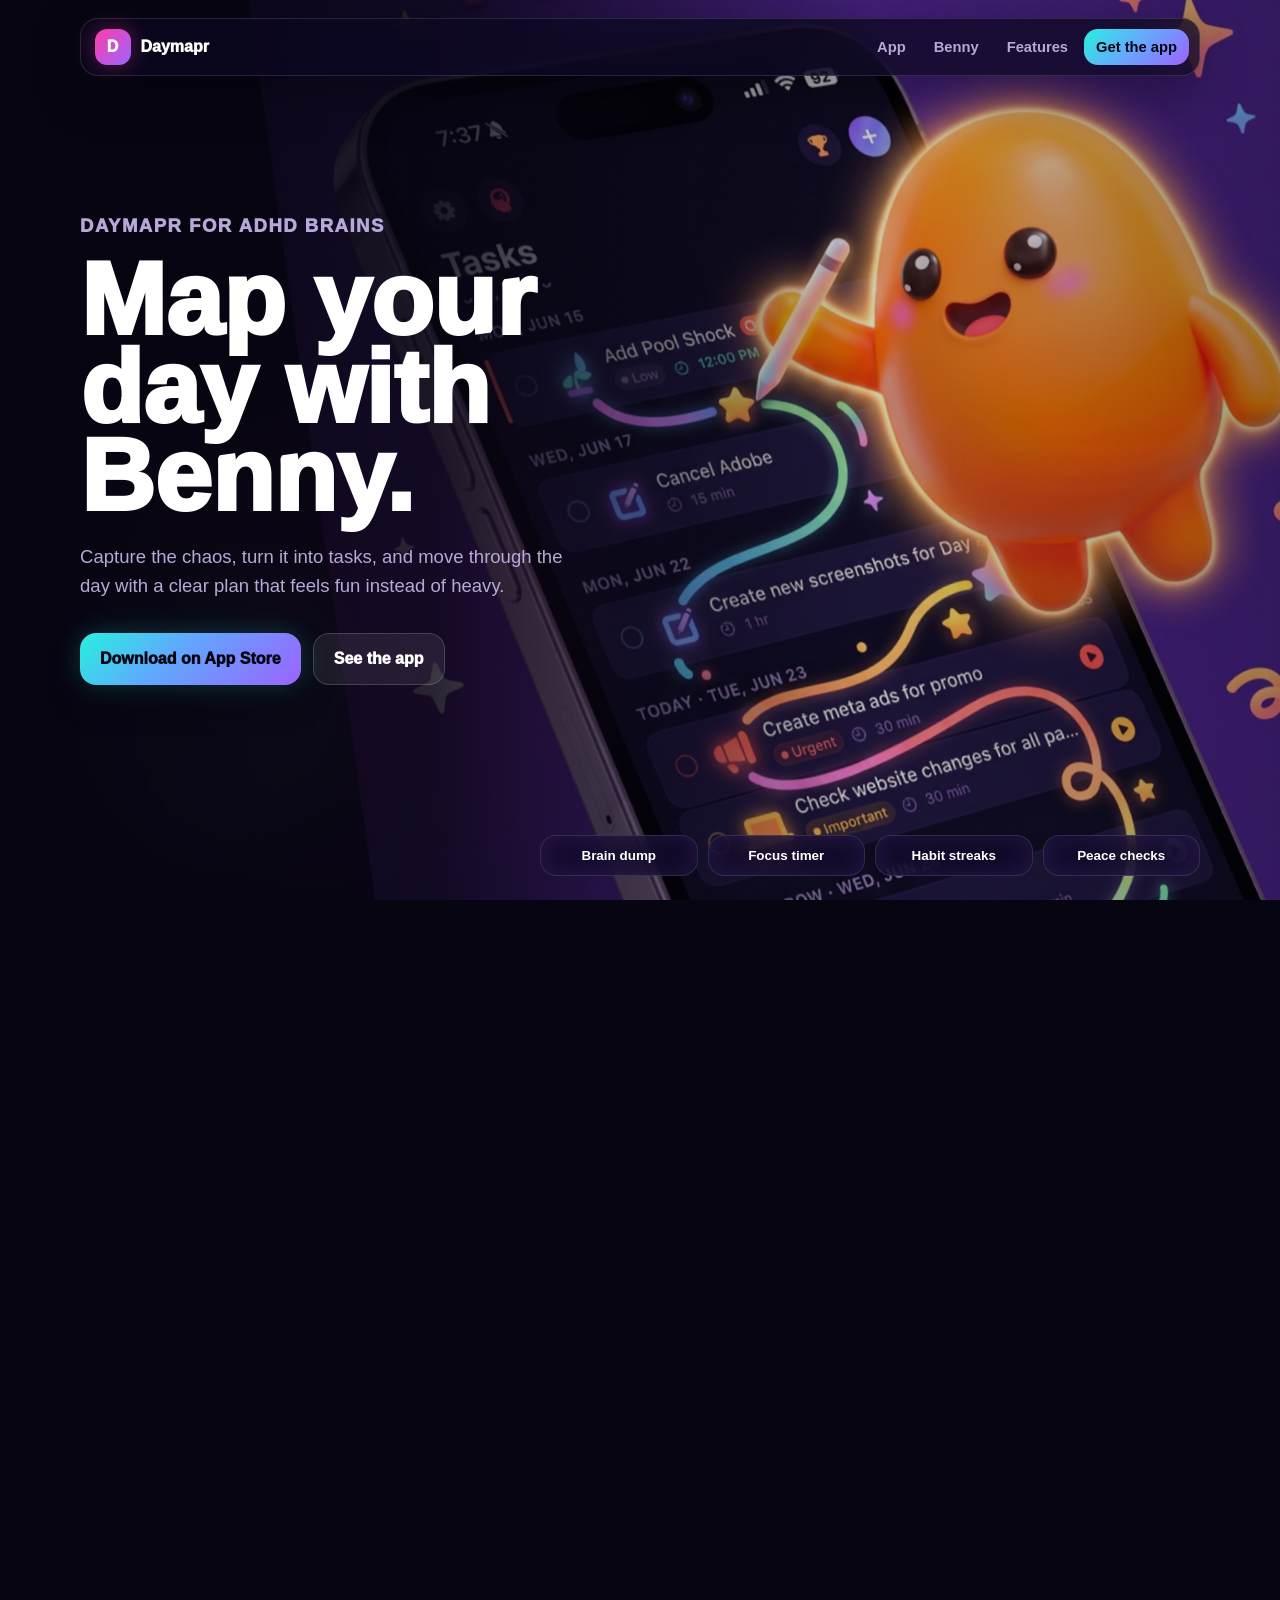
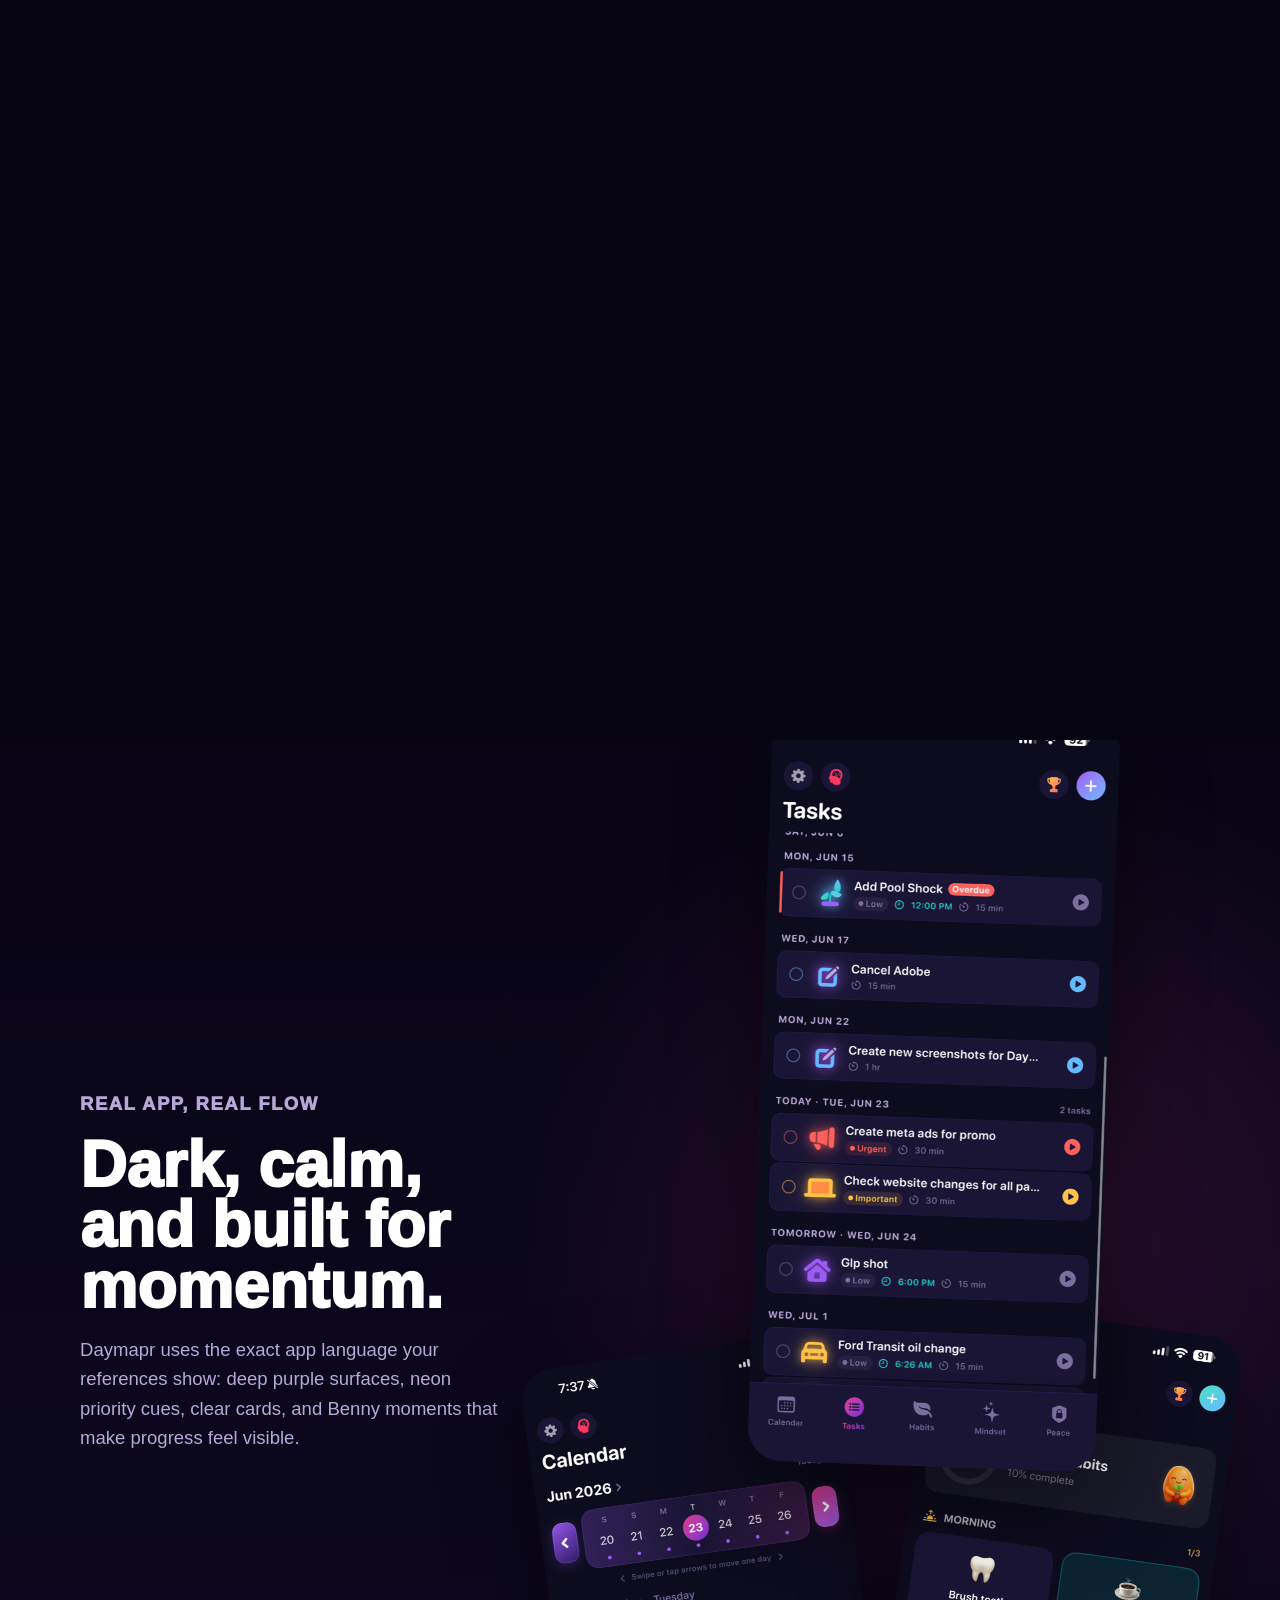
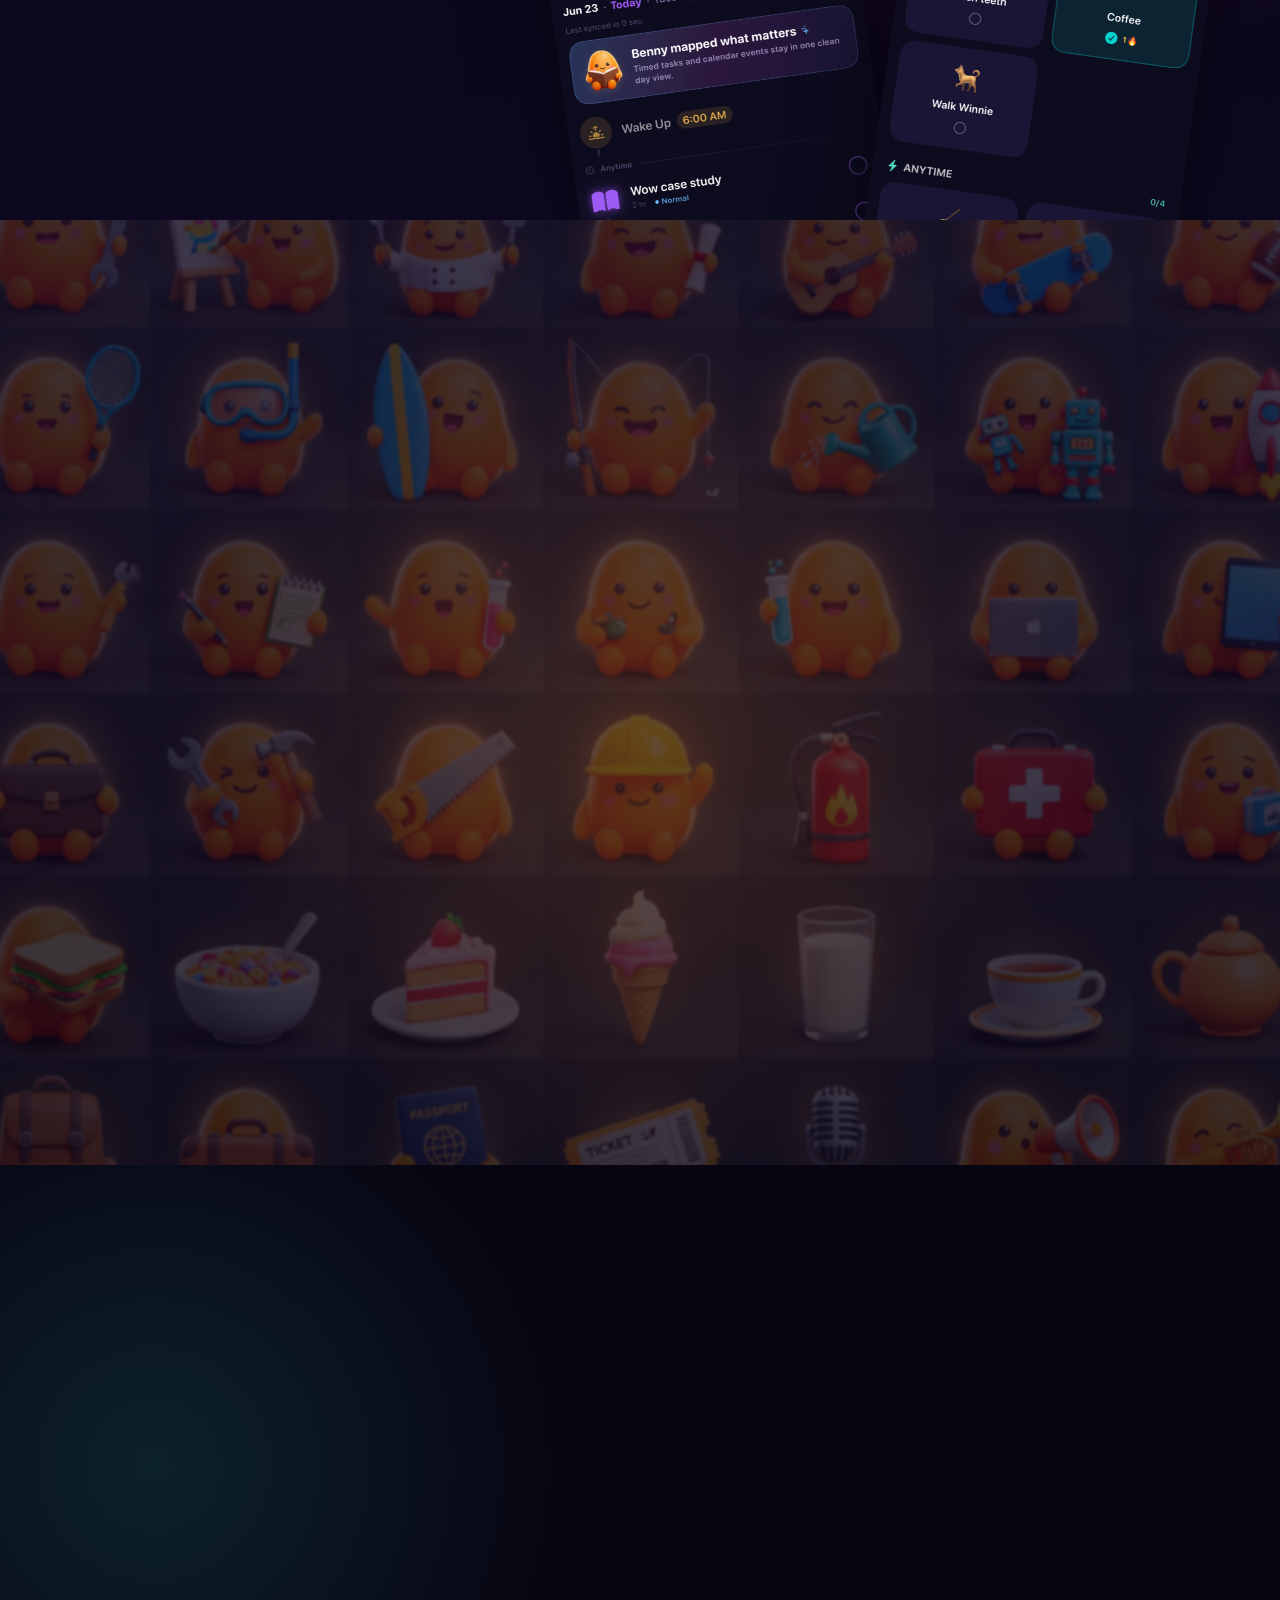
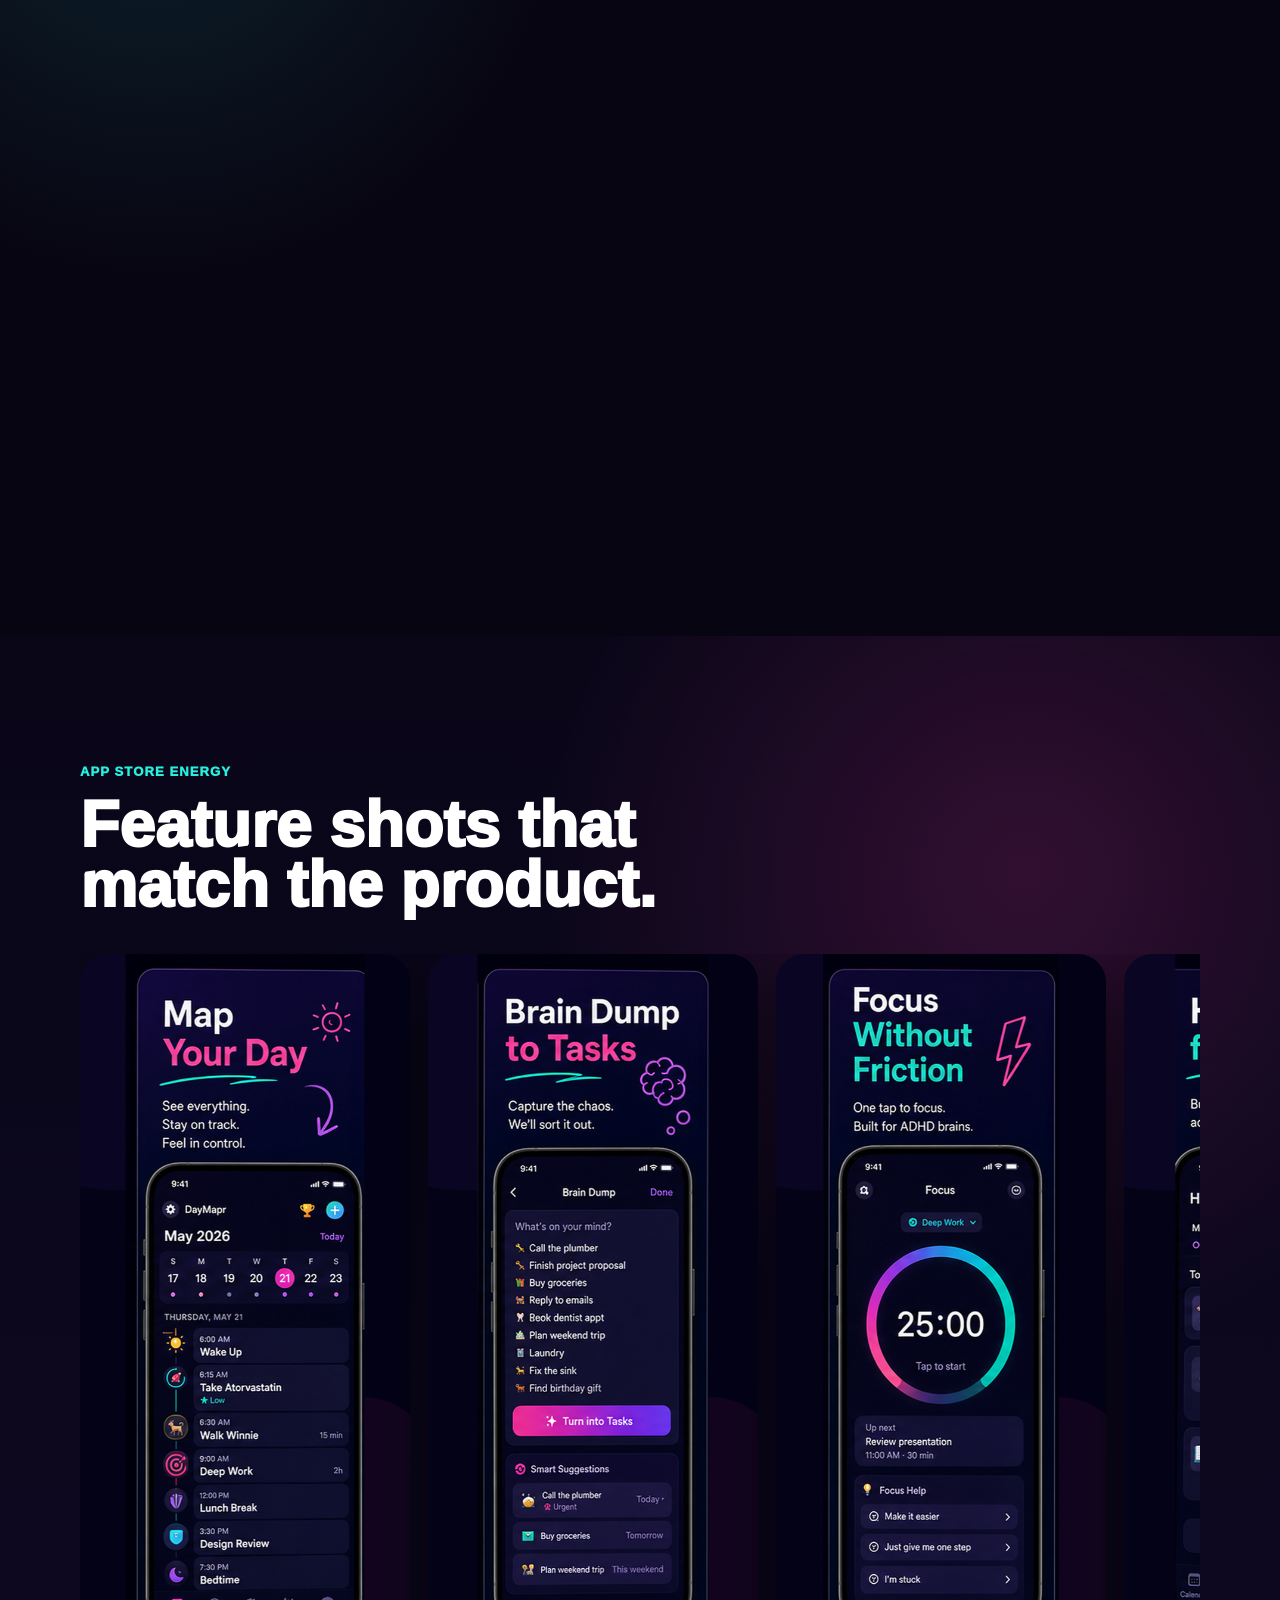
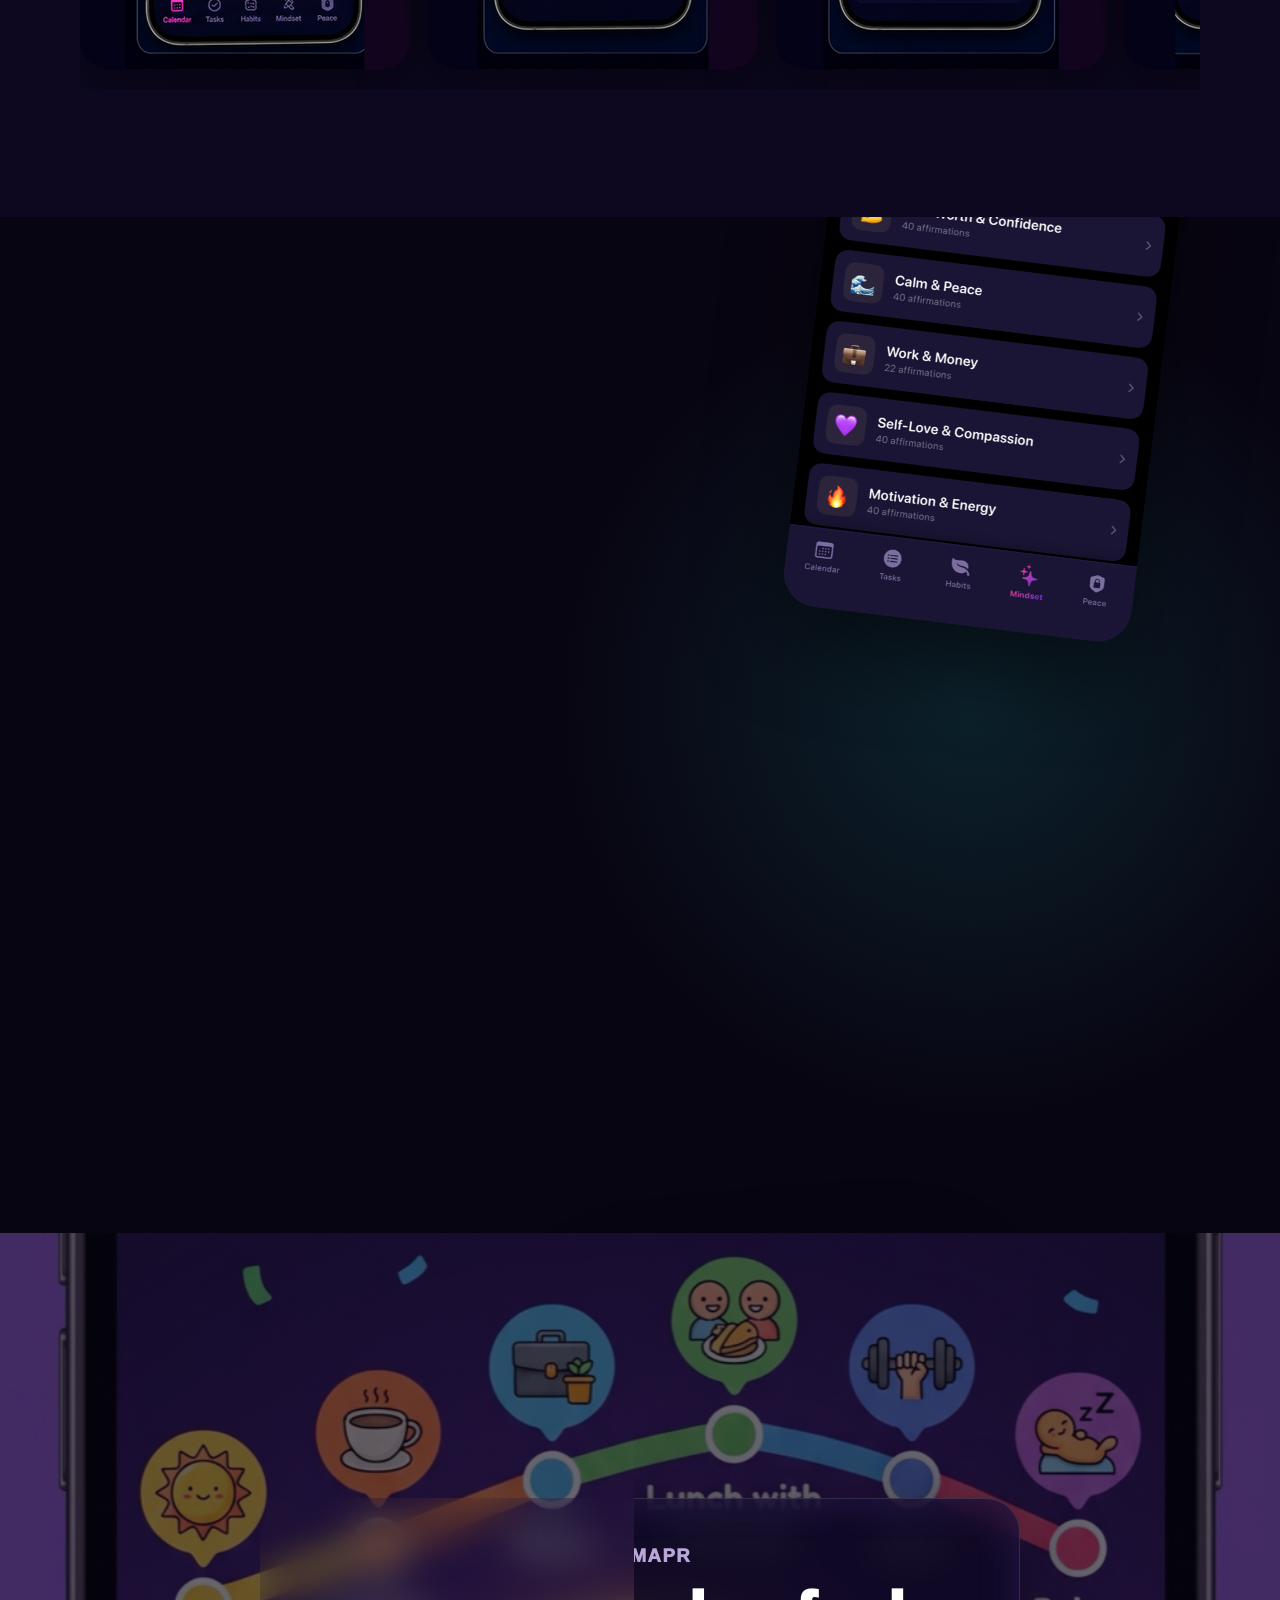
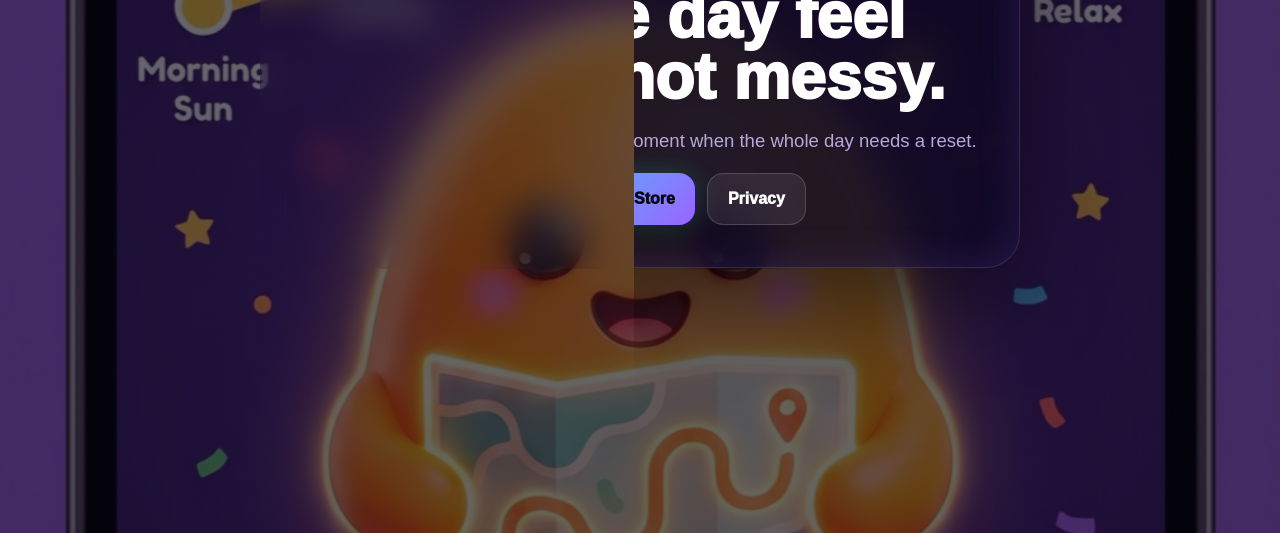
==== commit bdb6aa49: "Link CTAs to App Store" ====
--- a/index.html
+++ b/index.html
@@ -21,7 +21,7 @@
         <a href="#app">App</a>
         <a href="#benny">Benny</a>
         <a href="#features">Features</a>
-        <a class="nav-cta" href="#download">Get the app</a>
+        <a class="nav-cta" href="https://apps.apple.com/us/app/daymapr-adhd-tasks-habits/id6761452212">Get the app</a>
       </nav>
     </header>
 
@@ -44,7 +44,7 @@
               that feels fun instead of heavy.
             </p>
             <div class="hero-actions">
-              <a class="button primary" href="#download">Request early access</a>
+              <a class="button primary" href="https://apps.apple.com/us/app/daymapr-adhd-tasks-habits/id6761452212">Download on App Store</a>
               <a class="button ghost" href="#app">See the app</a>
             </div>
           </div>
@@ -156,7 +156,7 @@
           <h2>Make the day feel mapped, not messy.</h2>
           <p>For ADHD brains, busy lives, and that moment when the whole day needs a reset.</p>
           <div class="hero-actions">
-            <a class="button primary" href="mailto:hello@daymapr.app?subject=Daymapr%20early%20access">Request early access</a>
+            <a class="button primary" href="https://apps.apple.com/us/app/daymapr-adhd-tasks-habits/id6761452212">Download on App Store</a>
             <a class="button ghost" href="legal/privacy.html">Privacy</a>
           </div>
         </div>
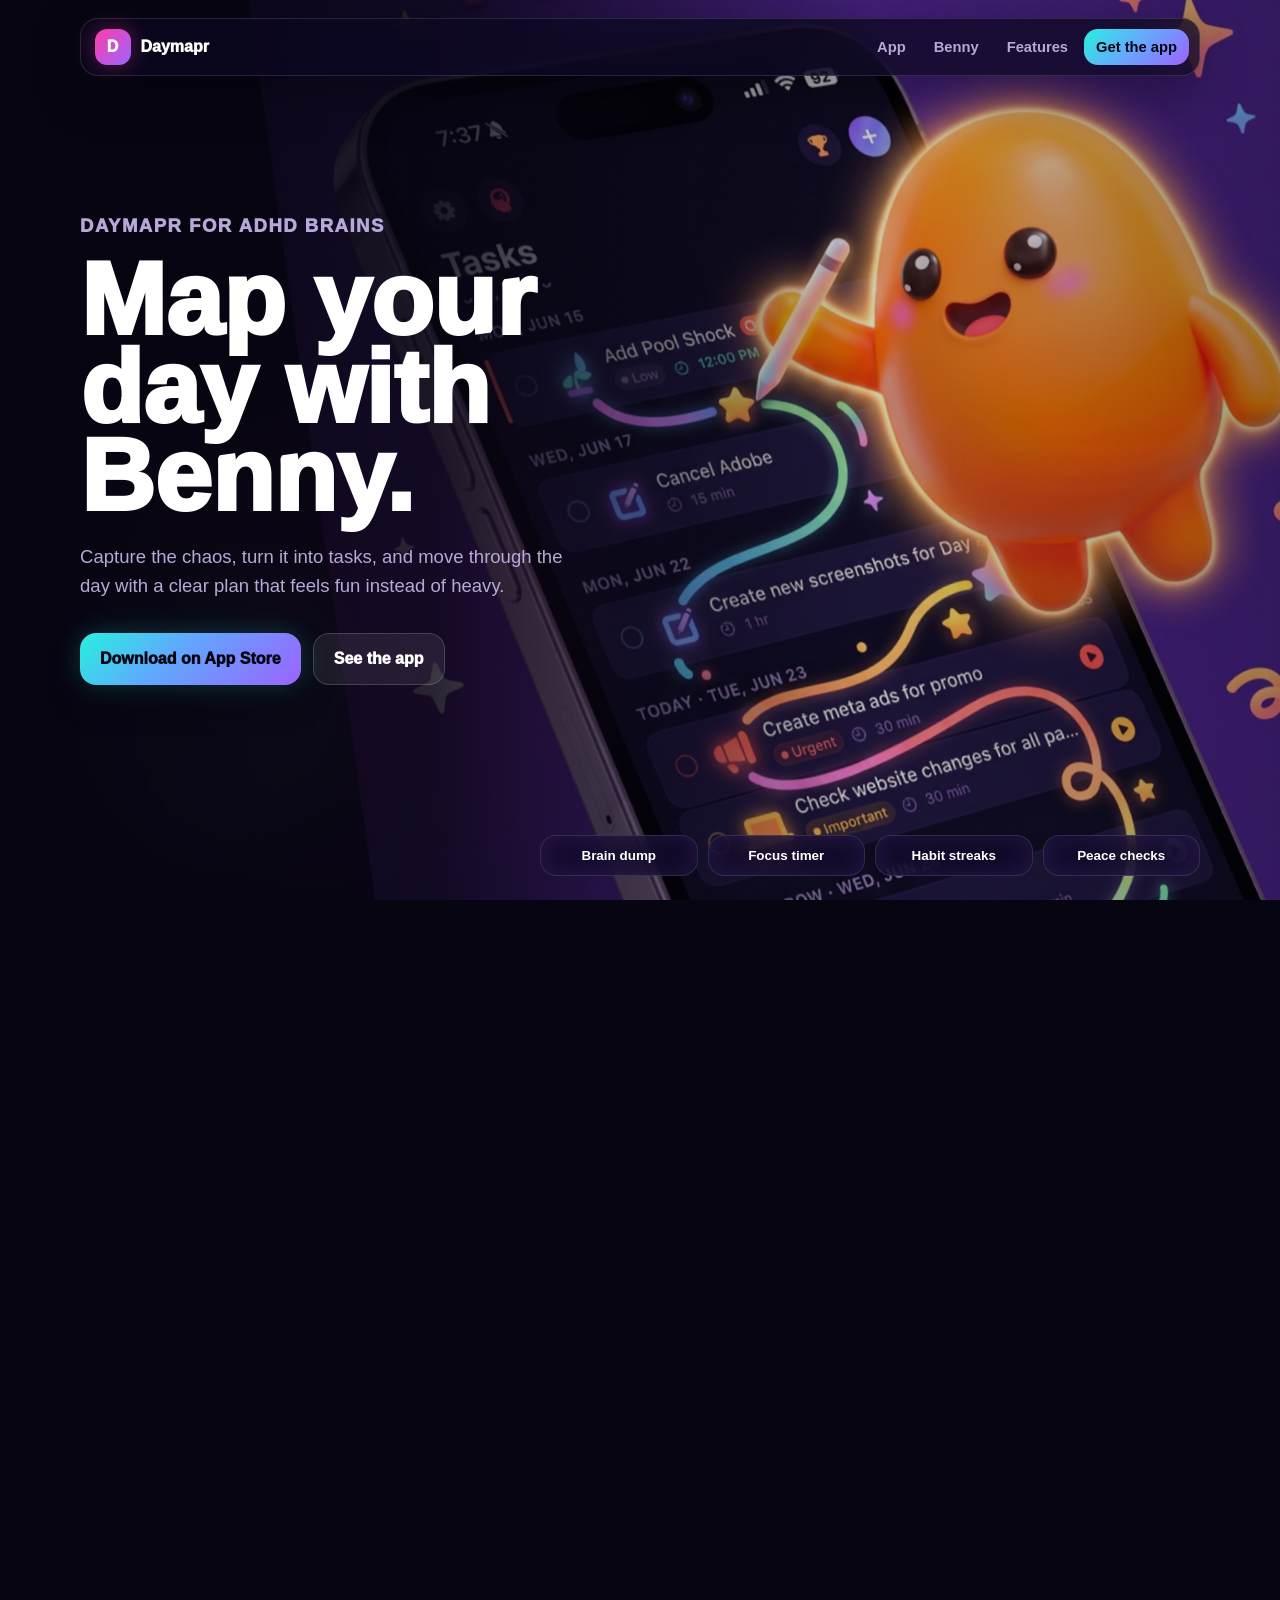
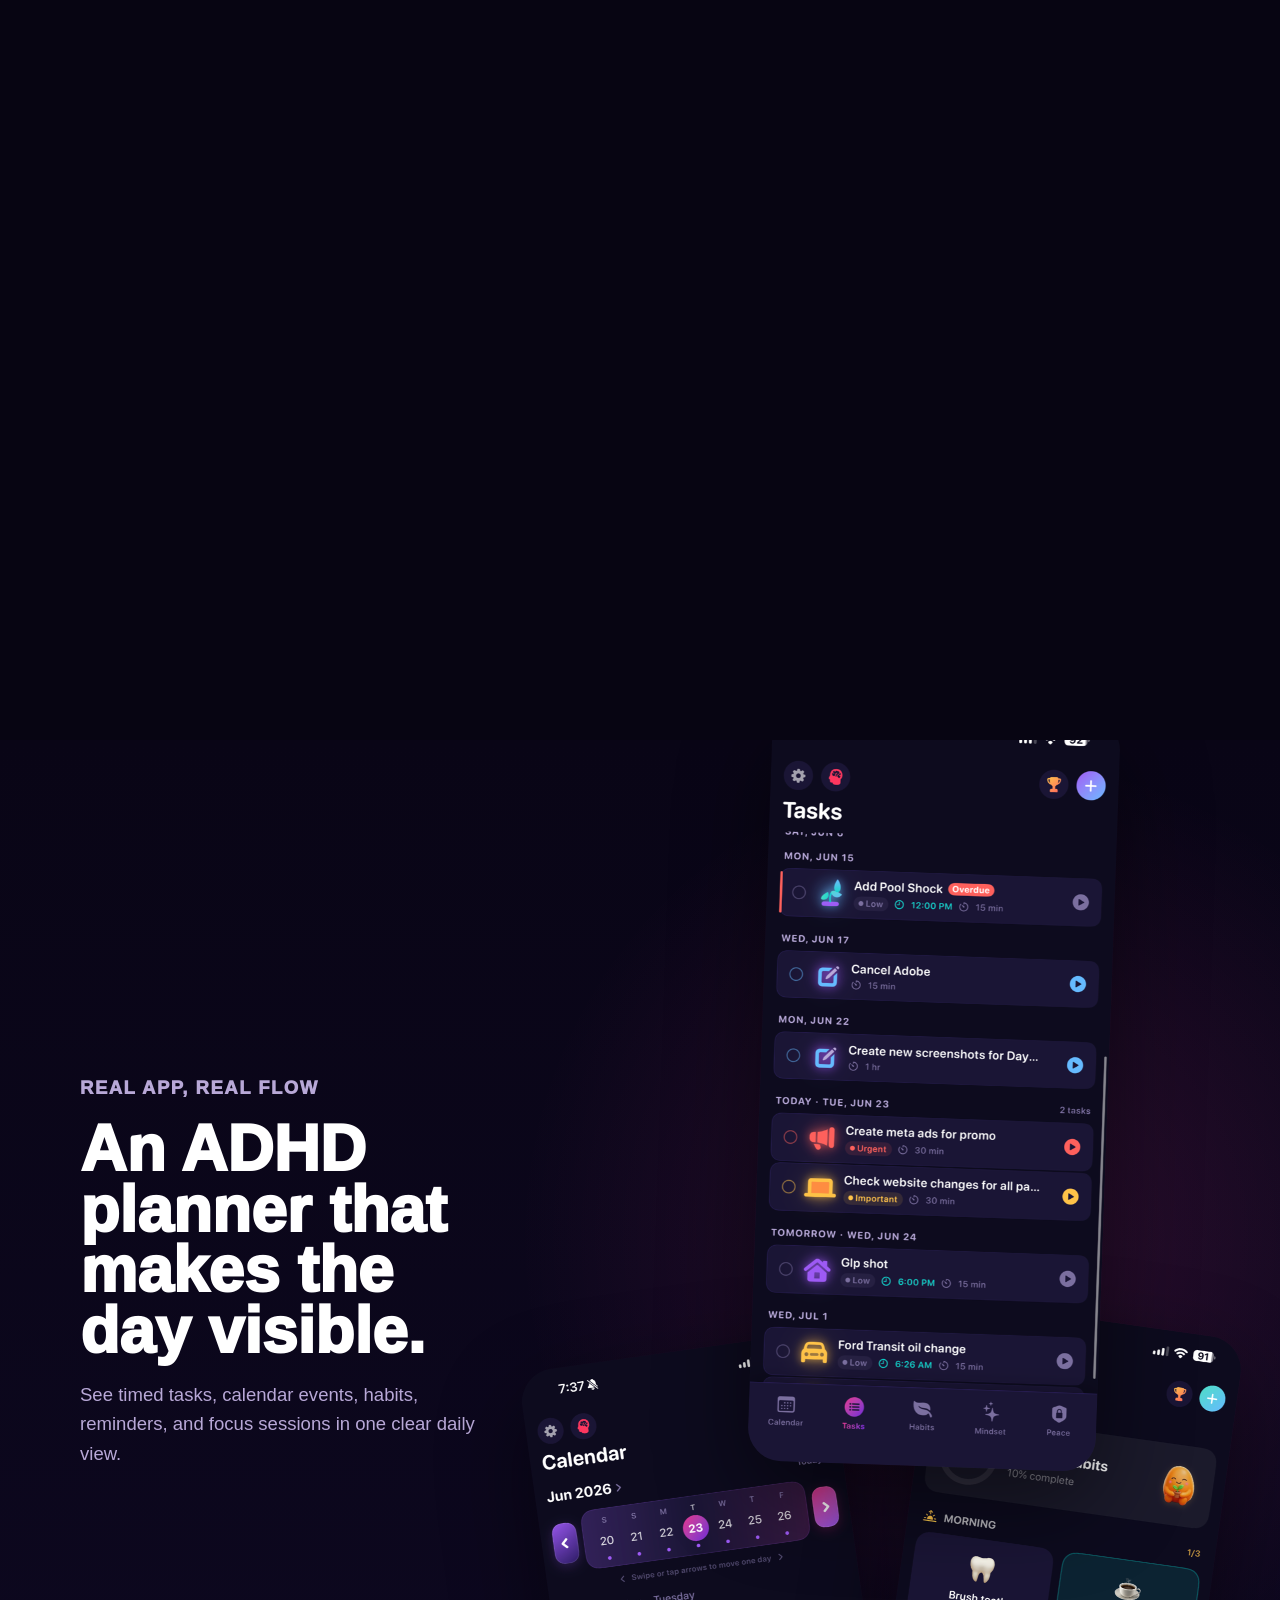
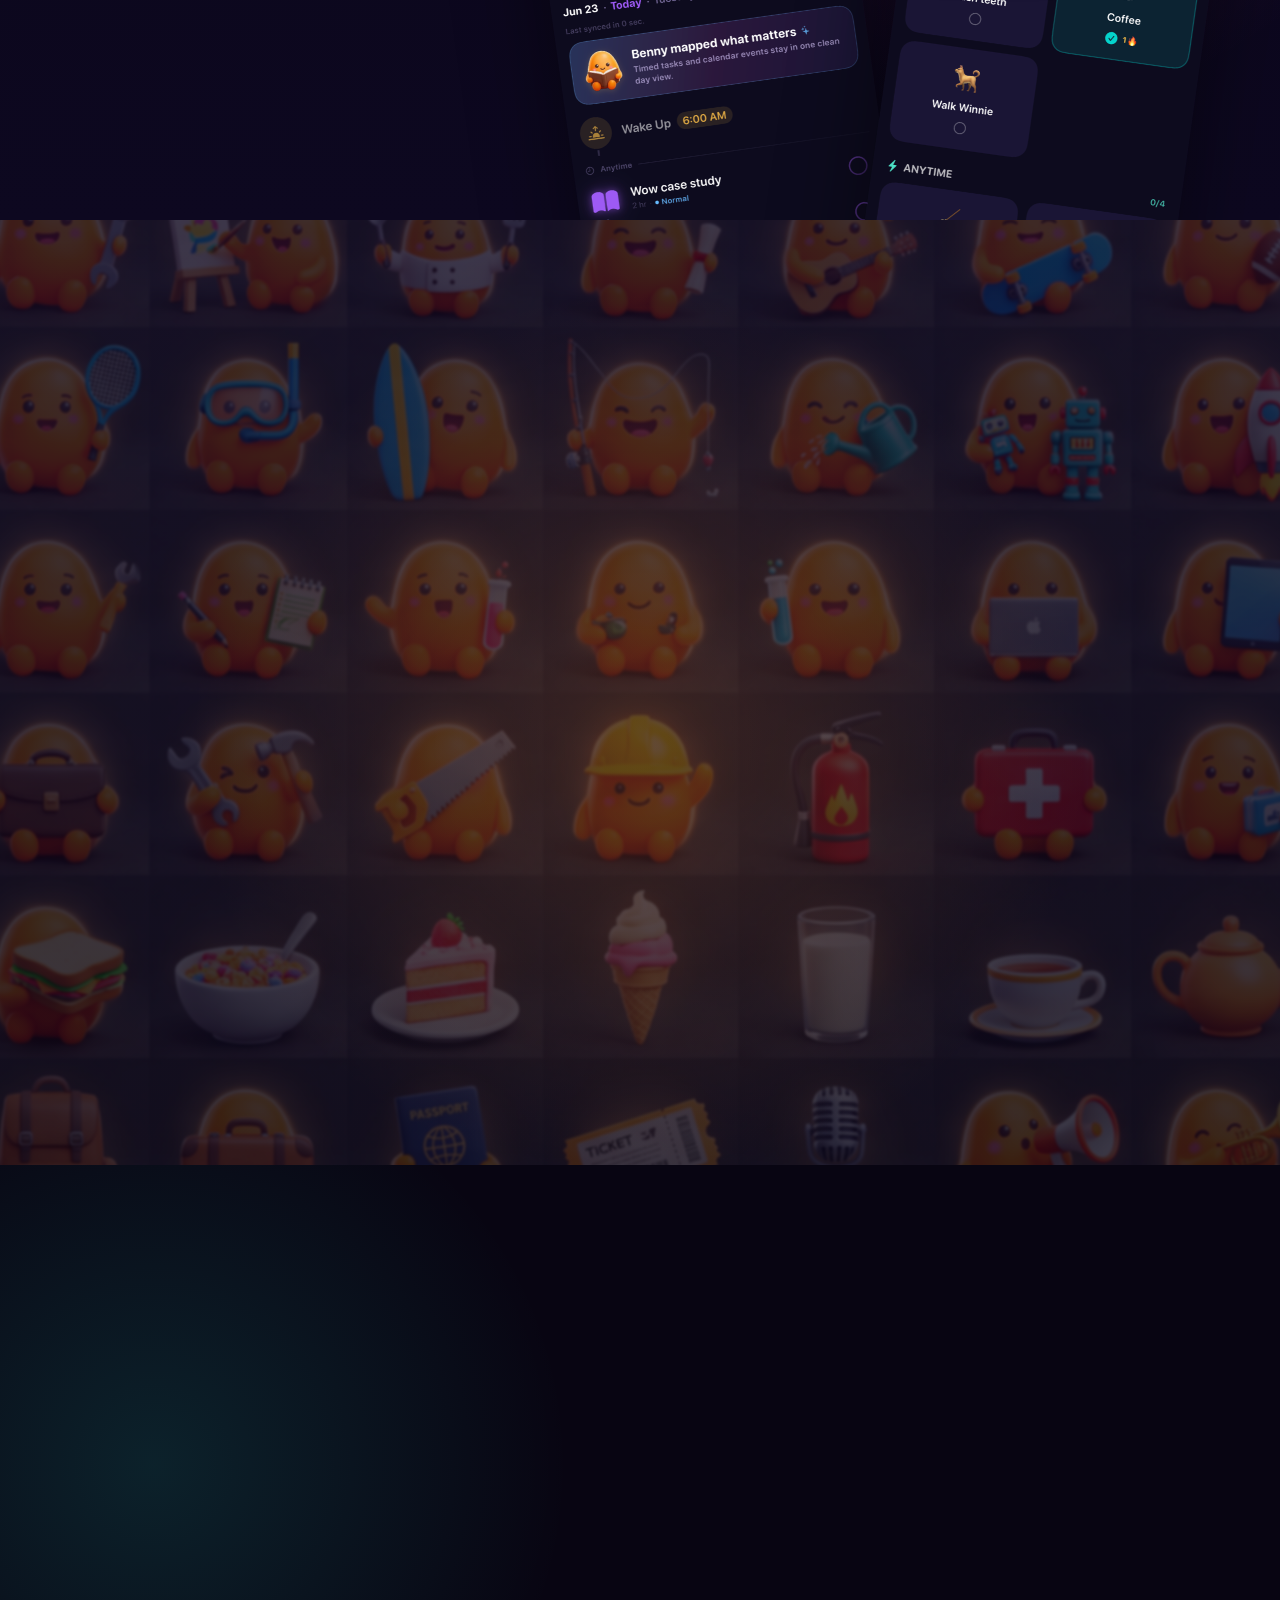
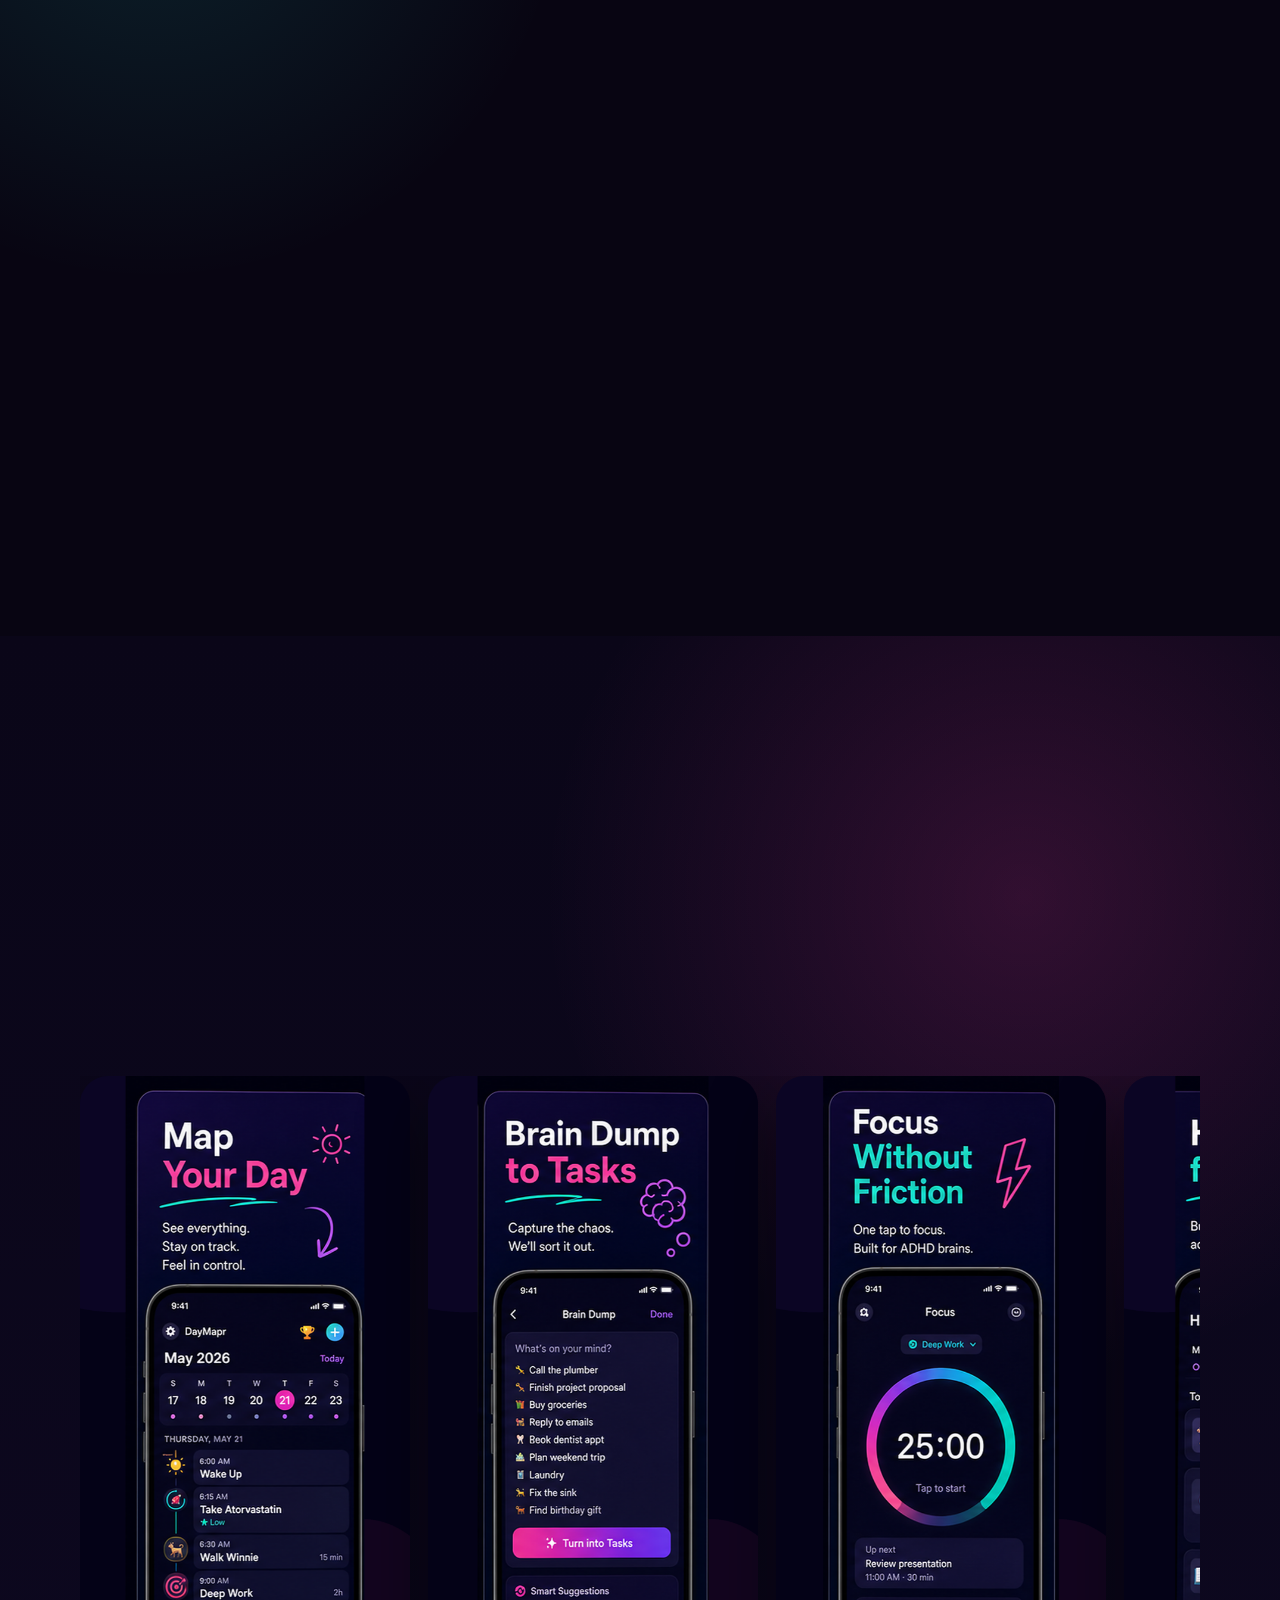
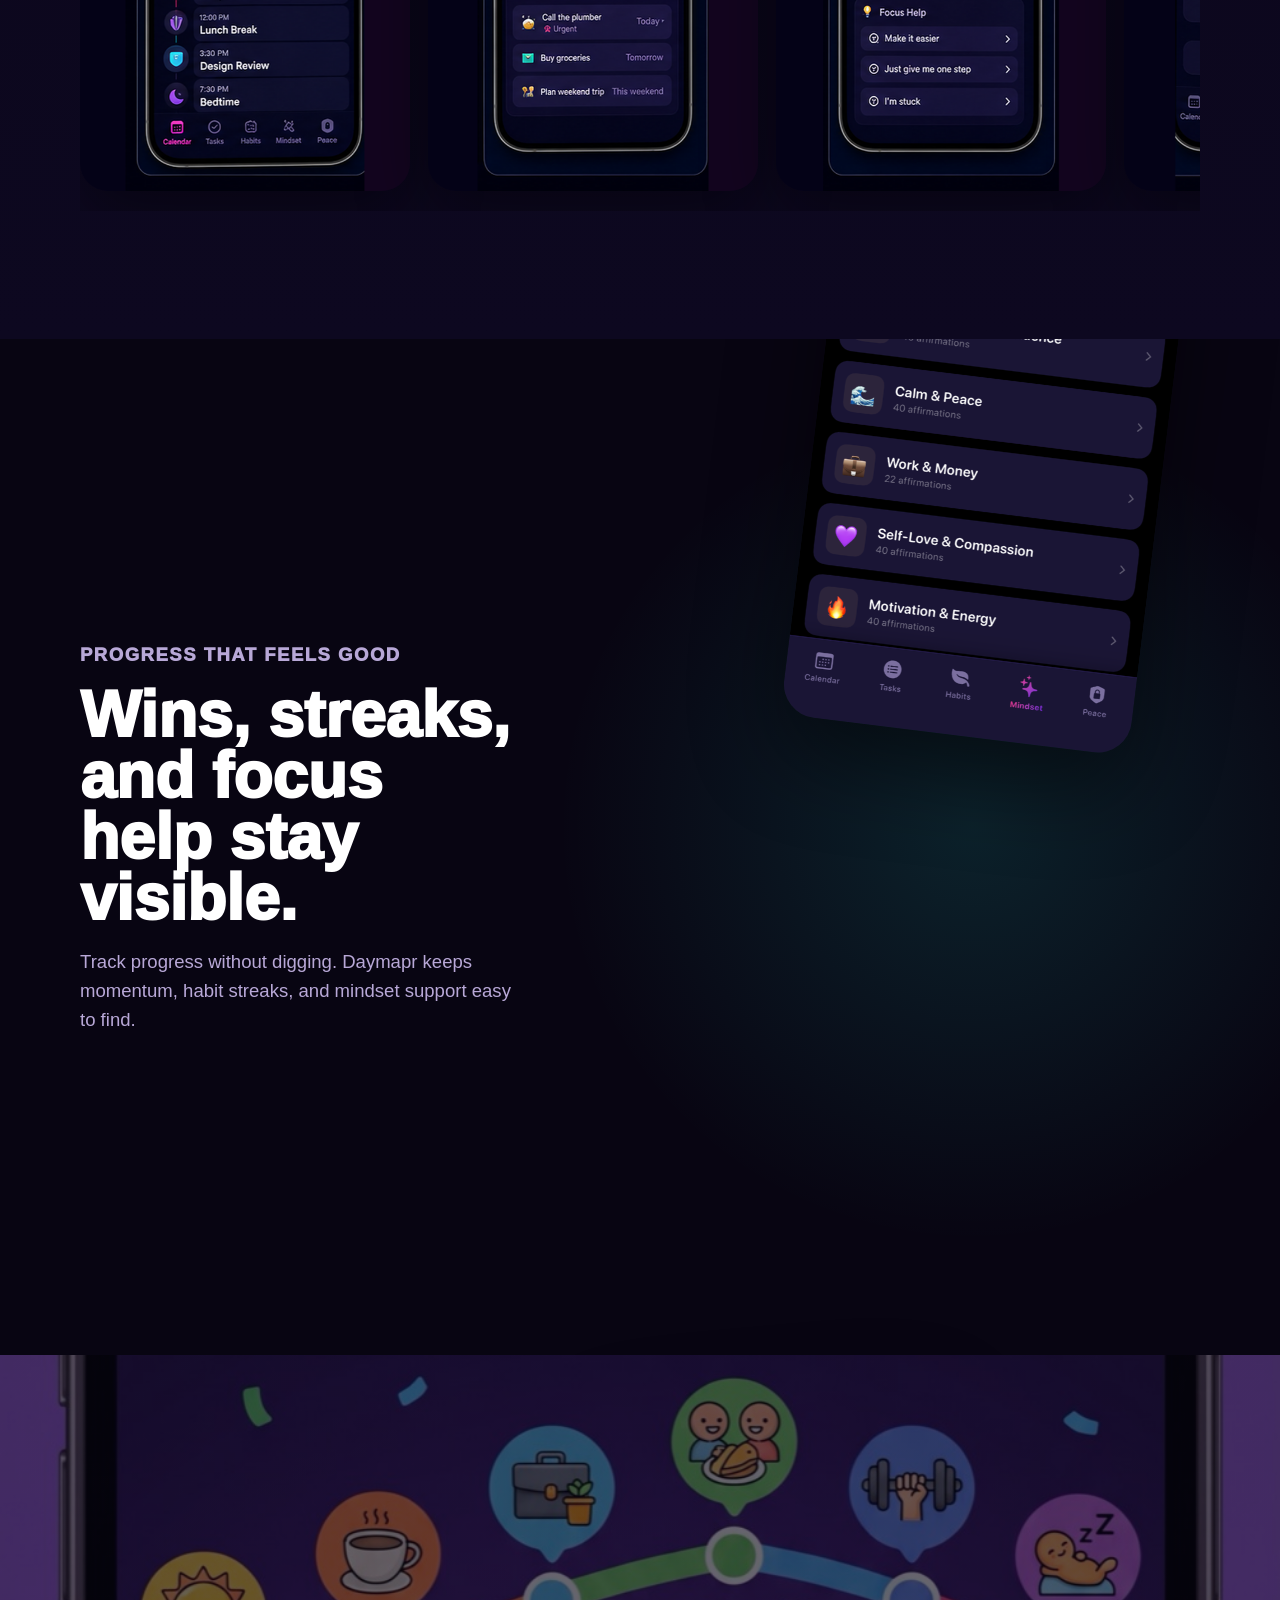
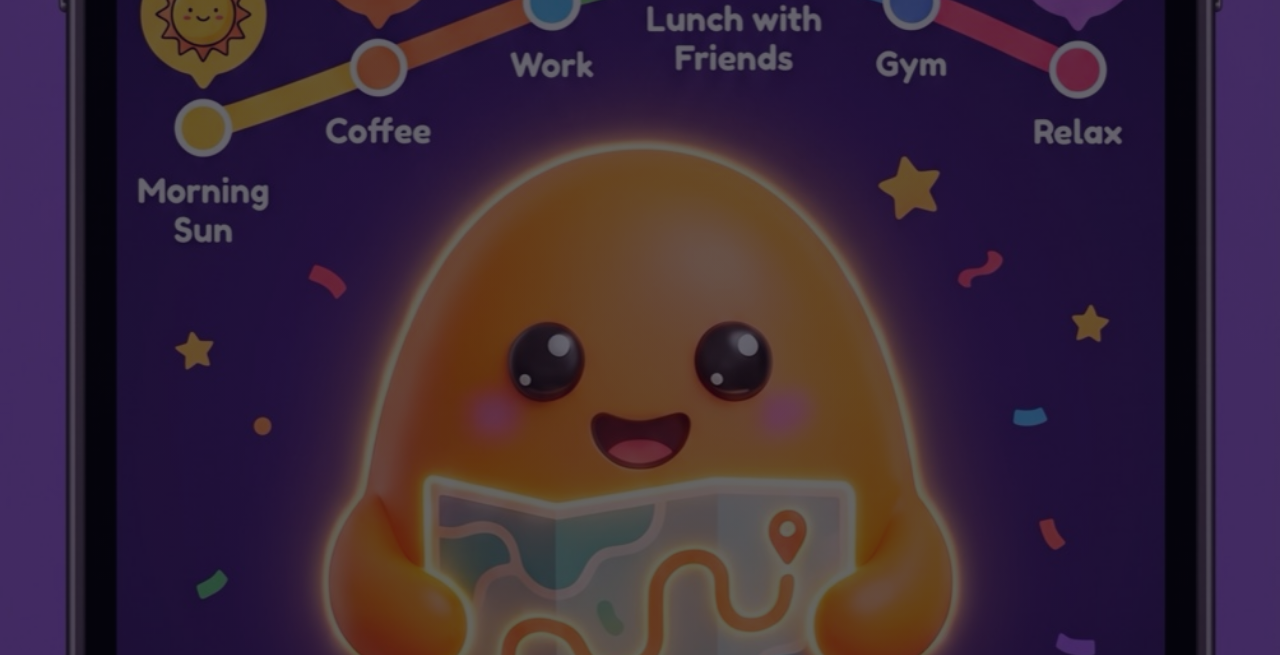
==== commit 2822118b: "Add SEO metadata and sitemap" ====
--- a/index.html
+++ b/index.html
@@ -5,11 +5,79 @@
     <meta name="viewport" content="width=device-width, initial-scale=1.0" />
     <meta
       name="description"
-      content="Daymapr helps ADHD brains turn brain dumps into a clear daily map with Benny, focus mode, habits, checklists, and reminders."
+      content="Daymapr is an ADHD planner app that turns brain dumps into tasks, habits, focus sessions, checklists, and reminders so your day feels clear."
     />
-    <title>Daymapr | Map your day with Benny</title>
+    <meta name="robots" content="index, follow, max-image-preview:large" />
+    <meta name="theme-color" content="#0c0820" />
+    <meta name="apple-itunes-app" content="app-id=6761452212" />
+    <link rel="canonical" href="https://daymapr.com/" />
+    <meta property="og:site_name" content="Daymapr" />
+    <meta property="og:type" content="website" />
+    <meta property="og:url" content="https://daymapr.com/" />
+    <meta property="og:title" content="Daymapr | ADHD Planner App for Tasks, Habits & Focus" />
+    <meta
+      property="og:description"
+      content="Map your day with Benny. Turn brain dumps into tasks, build habits, use focus mode, and keep reminders in one calm ADHD-friendly planner."
+    />
+    <meta property="og:image" content="https://daymapr.com/assets/daymapr/brand/og-image.png" />
+    <meta property="og:image:width" content="1200" />
+    <meta property="og:image:height" content="630" />
+    <meta property="og:locale" content="en_US" />
+    <meta name="twitter:card" content="summary_large_image" />
+    <meta name="twitter:title" content="Daymapr | ADHD Planner App for Tasks, Habits & Focus" />
+    <meta
+      name="twitter:description"
+      content="An ADHD-friendly daily planner for brain dumps, tasks, habits, focus sessions, checklists, and reminders."
+    />
+    <meta name="twitter:image" content="https://daymapr.com/assets/daymapr/brand/og-image.png" />
+    <title>Daymapr | ADHD Planner App for Tasks, Habits & Focus</title>
     <link rel="icon" href="assets/daymapr/app-icon.svg" type="image/svg+xml" />
     <link rel="stylesheet" href="styles.css" />
+    <script type="application/ld+json">
+      {
+        "@context": "https://schema.org",
+        "@graph": [
+          {
+            "@type": "WebSite",
+            "@id": "https://daymapr.com/#website",
+            "url": "https://daymapr.com/",
+            "name": "Daymapr",
+            "description": "Daymapr is an ADHD planner app for tasks, habits, focus sessions, checklists, reminders, and brain dumps.",
+            "inLanguage": "en-US"
+          },
+          {
+            "@type": "MobileApplication",
+            "@id": "https://daymapr.com/#app",
+            "name": "DayMapr: ADHD Tasks & Habits",
+            "alternateName": "Daymapr",
+            "operatingSystem": "iOS",
+            "applicationCategory": "ProductivityApplication",
+            "url": "https://daymapr.com/",
+            "downloadUrl": "https://apps.apple.com/us/app/daymapr-adhd-tasks-habits/id6761452212",
+            "image": "https://daymapr.com/assets/daymapr/brand/og-image.png",
+            "description": "An ADHD-friendly daily planner that helps turn brain dumps into tasks, map your day, track habits, start focus sessions, use checklists, and get reminders.",
+            "featureList": [
+              "ADHD daily planner",
+              "Brain dump to tasks",
+              "Task manager",
+              "Habit tracker",
+              "Focus timer",
+              "Checklists",
+              "Reminders"
+            ],
+            "screenshot": [
+              "https://daymapr.com/assets/daymapr/brand/app-calendar.png",
+              "https://daymapr.com/assets/daymapr/brand/app-tasks.png",
+              "https://daymapr.com/assets/daymapr/brand/app-habits.png"
+            ],
+            "offers": {
+              "@type": "Offer",
+              "url": "https://apps.apple.com/us/app/daymapr-adhd-tasks-habits/id6761452212"
+            }
+          }
+        ]
+      }
+    </script>
   </head>
   <body>
     <header class="site-header" data-header>
@@ -60,10 +128,10 @@
       <section class="app-section" id="app">
         <div class="section-copy reveal">
           <p class="eyebrow">Real app, real flow</p>
-          <h2>Dark, calm, and built for momentum.</h2>
+          <h2>An ADHD planner that makes the day visible.</h2>
           <p>
-            Daymapr uses the exact app language your references show: deep purple surfaces,
-            neon priority cues, clear cards, and Benny moments that make progress feel visible.
+            See timed tasks, calendar events, habits, reminders, and focus sessions in one clear
+            daily view.
           </p>
         </div>
         <div class="phone-stage" aria-label="Daymapr app screens">
@@ -123,7 +191,7 @@
       <section class="feature-marquee" id="features" aria-label="Daymapr feature gallery">
         <div class="marquee-copy reveal">
           <p class="eyebrow">App Store energy</p>
-          <h2>Feature shots that match the product.</h2>
+          <h2>Tasks, habits, checklists, and reminders that fit real life.</h2>
         </div>
         <div class="panel-rail">
           <img src="assets/daymapr/brand/panel-map.png" alt="Map your day promo panel" />
@@ -139,8 +207,8 @@
           <p class="eyebrow">Progress that feels good</p>
           <h2>Wins, streaks, and focus help stay visible.</h2>
           <p>
-            The website now mirrors the app’s premium dark UI instead of inventing fake light-mode
-            screens.
+            Track progress without digging. Daymapr keeps momentum, habit streaks, and mindset
+            support easy to find.
           </p>
         </div>
         <div class="progress-showcase">
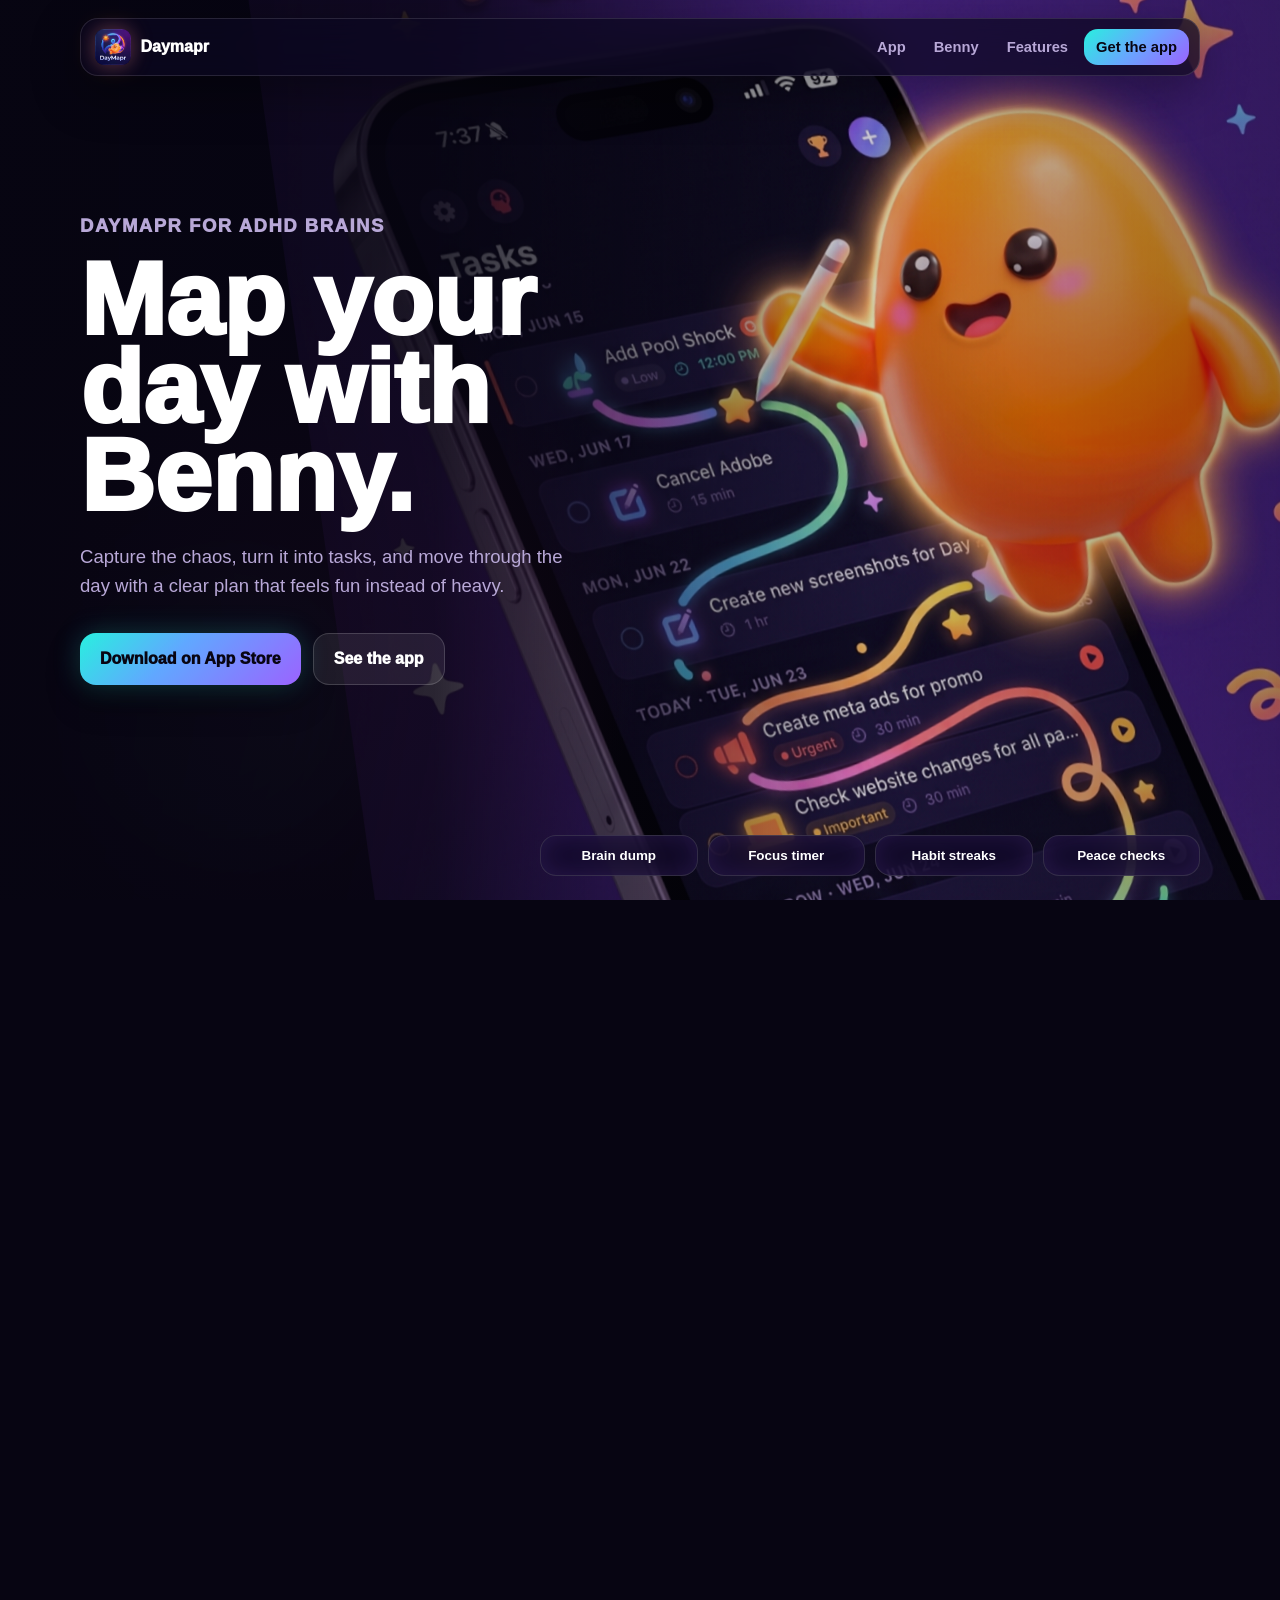
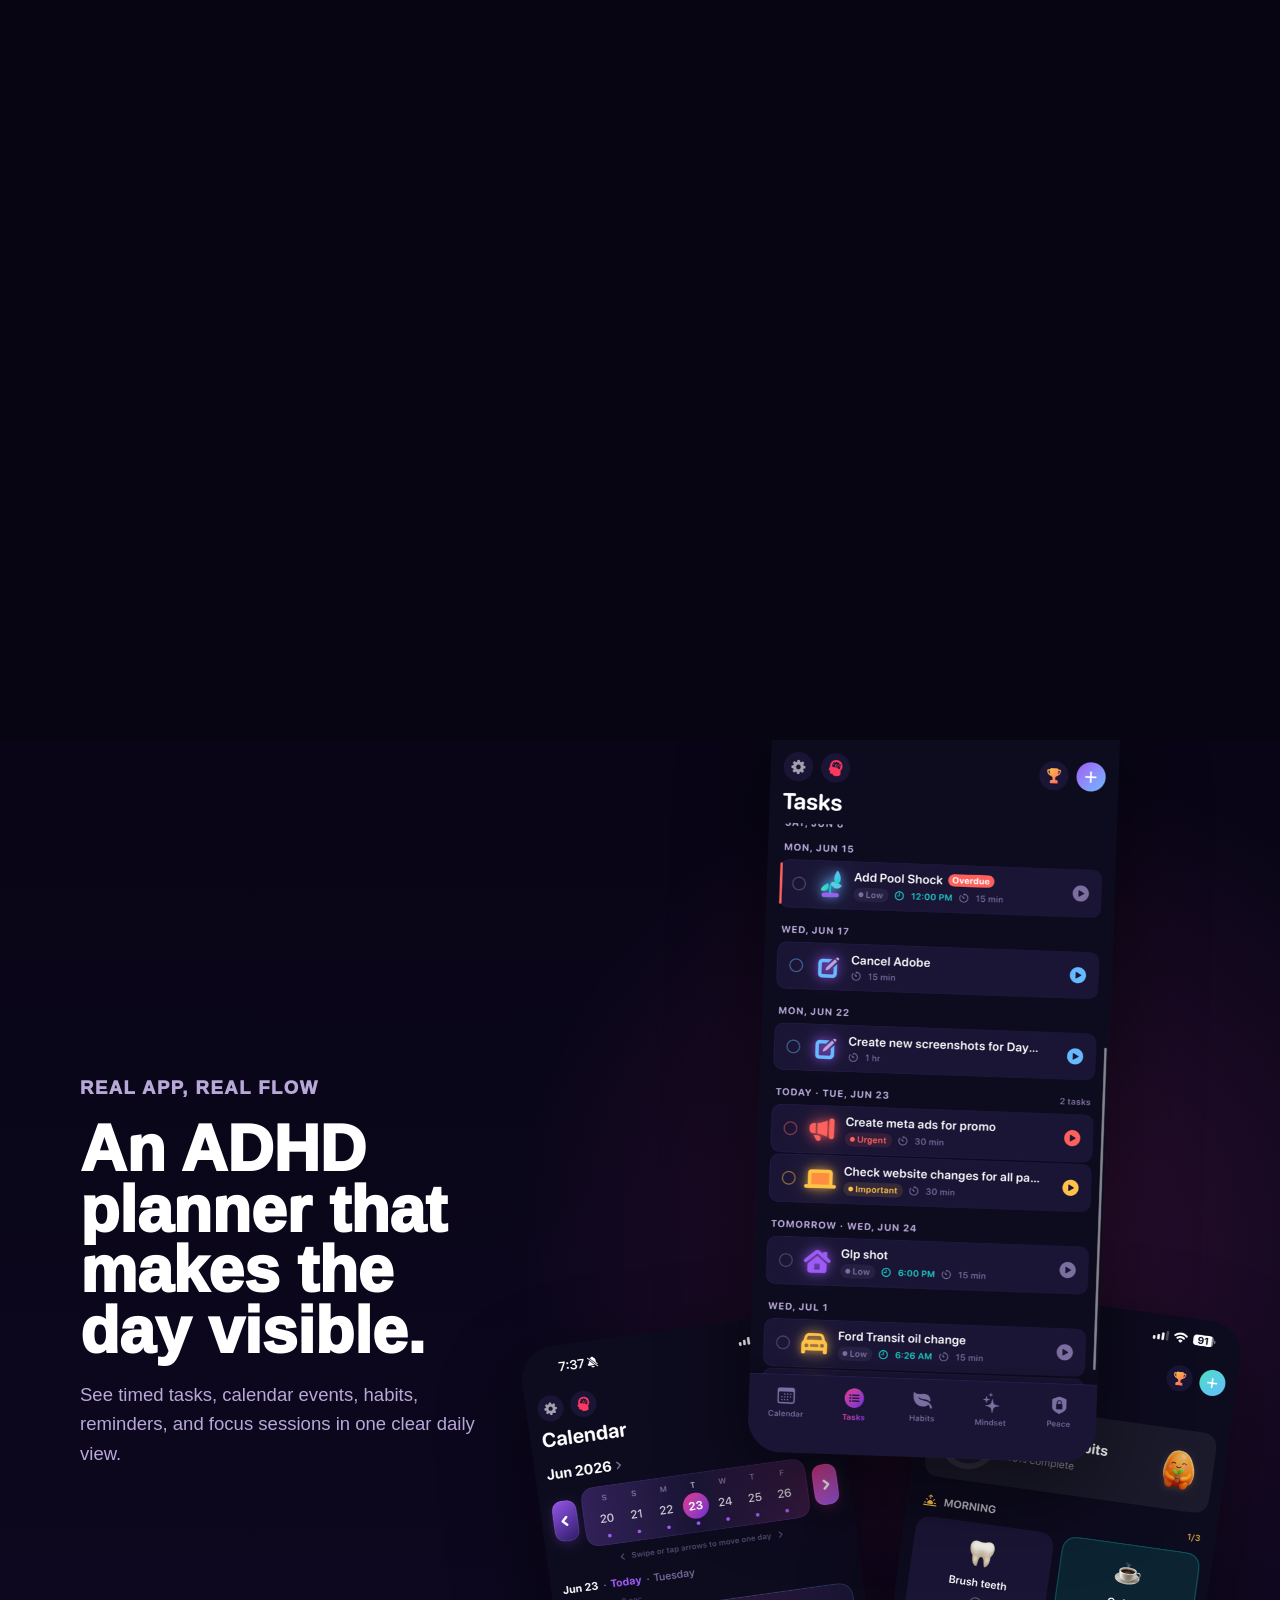
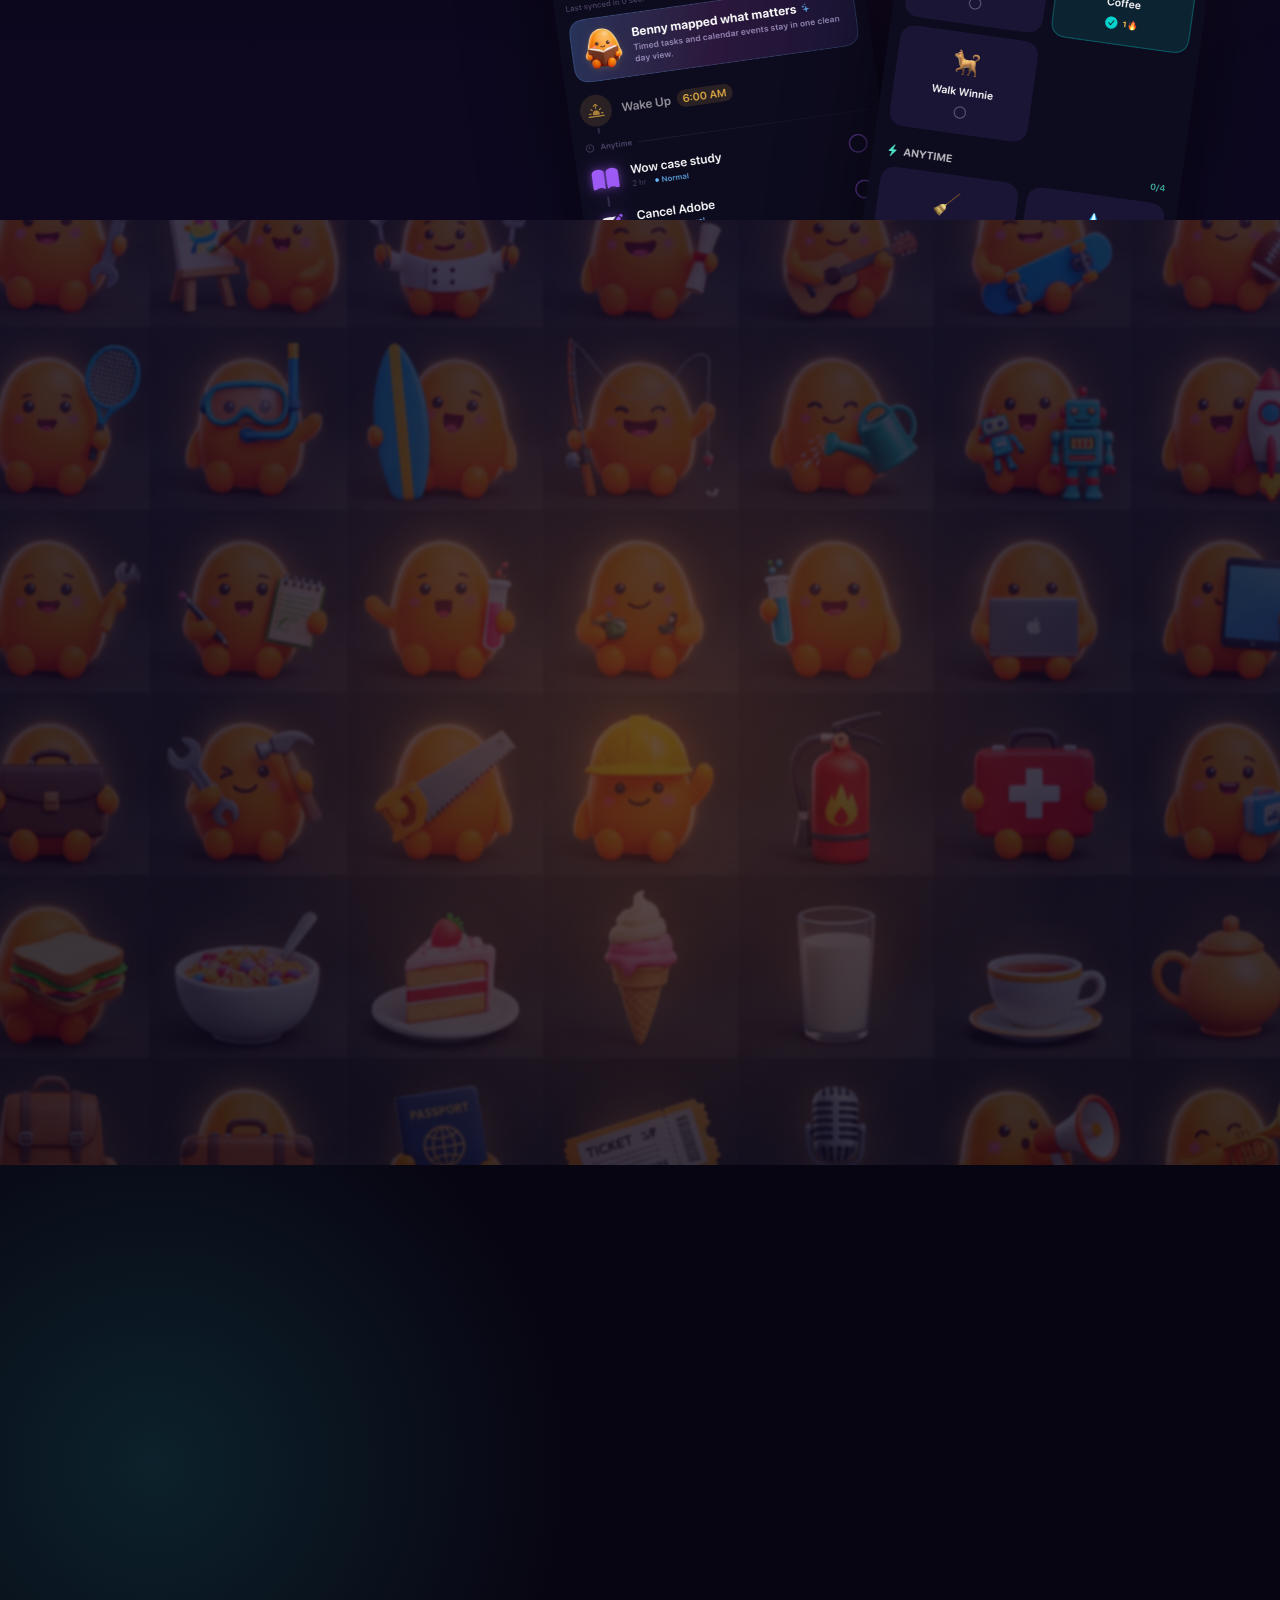
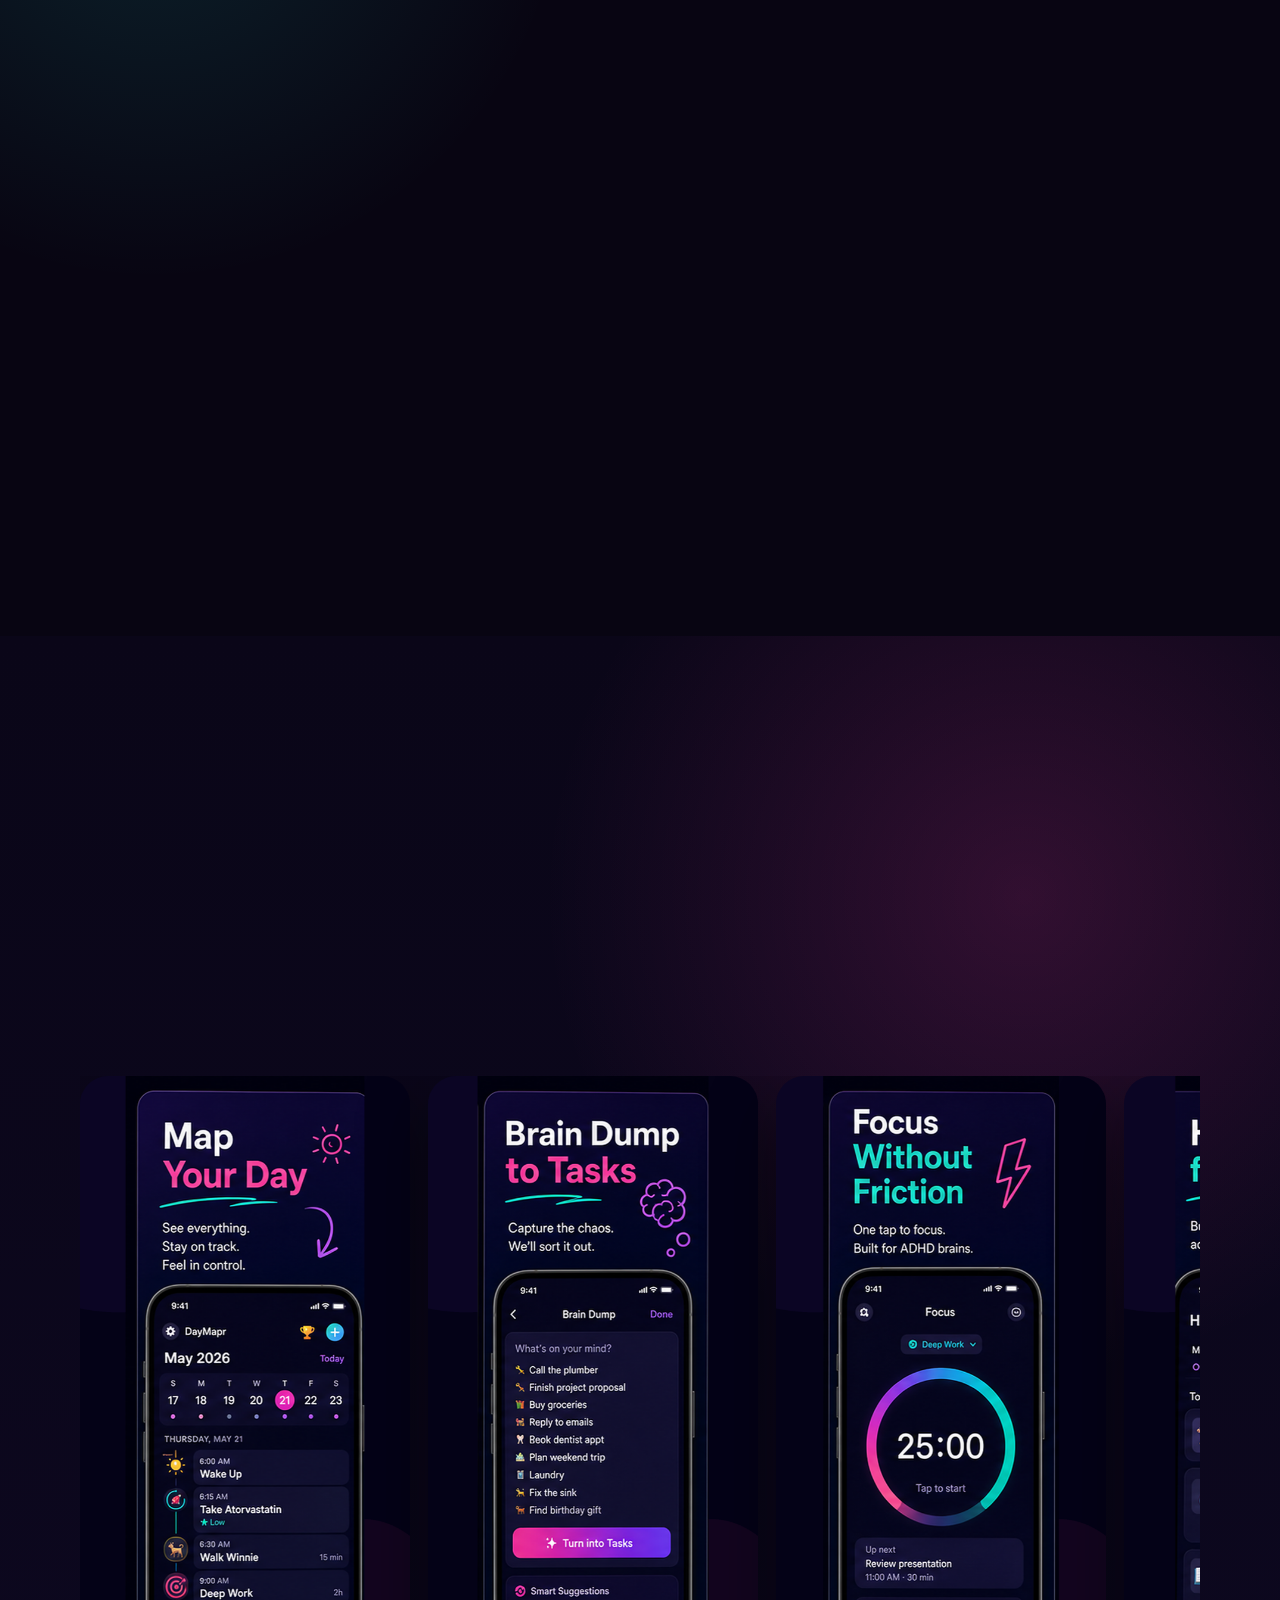
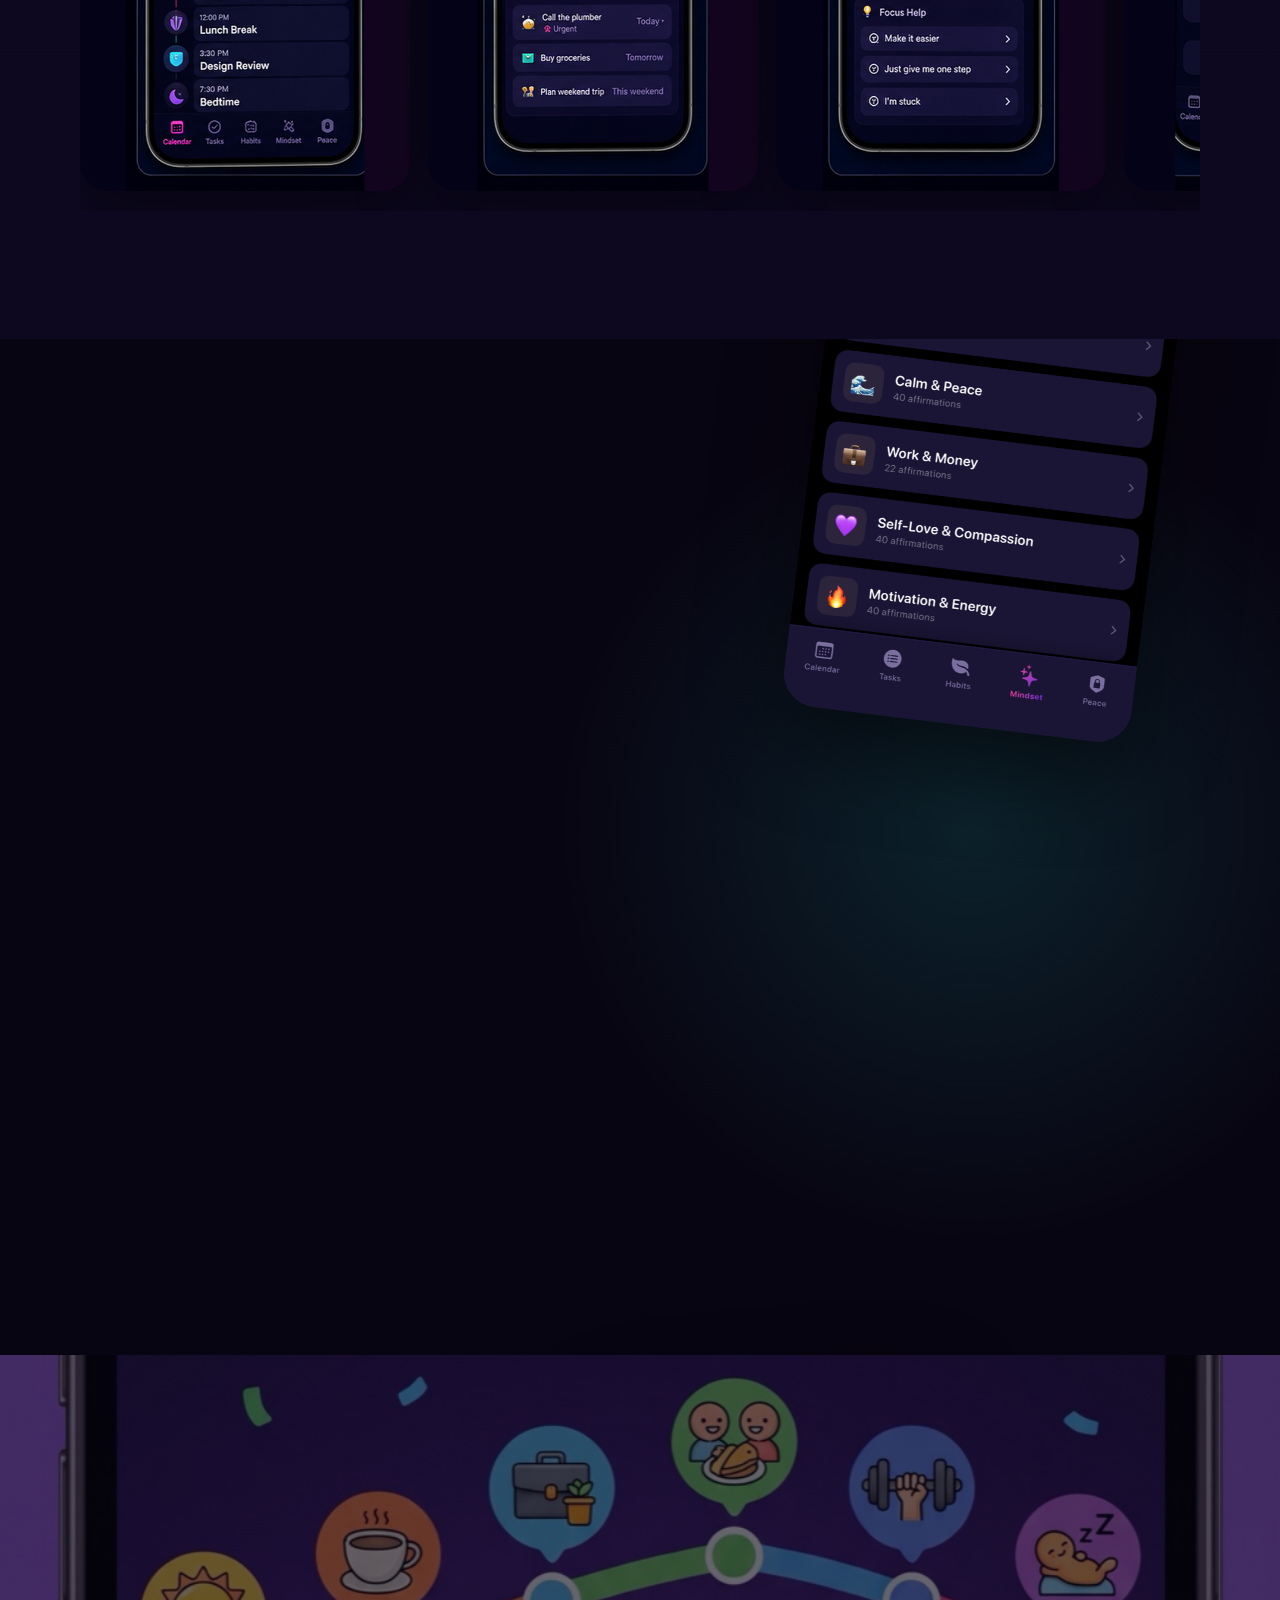
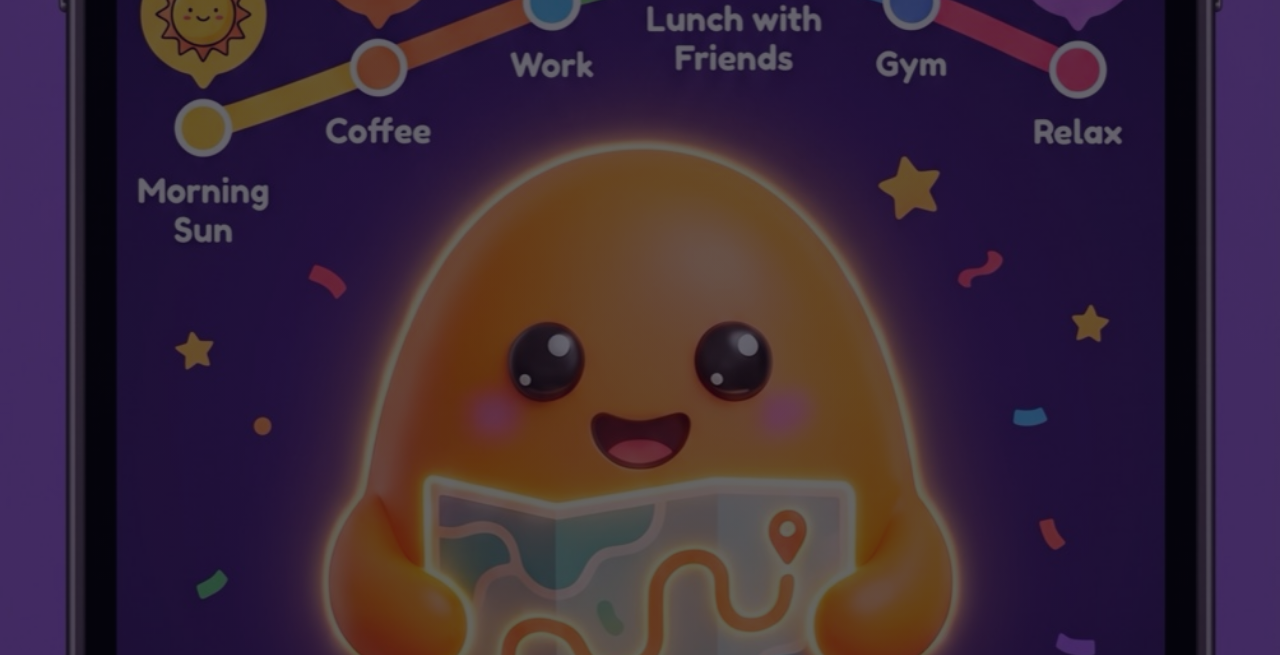
==== commit c4c31ef6: "Use app icon in header" ====
--- a/index.html
+++ b/index.html
@@ -31,7 +31,8 @@
     />
     <meta name="twitter:image" content="https://daymapr.com/assets/daymapr/brand/og-image.png" />
     <title>Daymapr | ADHD Planner App for Tasks, Habits & Focus</title>
-    <link rel="icon" href="assets/daymapr/app-icon.svg" type="image/svg+xml" />
+    <link rel="icon" href="assets/daymapr/app-icon.png" type="image/png" />
+    <link rel="apple-touch-icon" href="assets/daymapr/app-icon.png" />
     <link rel="stylesheet" href="styles.css" />
     <script type="application/ld+json">
       {
@@ -82,7 +83,7 @@
   <body>
     <header class="site-header" data-header>
       <a class="brand" href="#top" aria-label="Daymapr home">
-        <span class="brand-mark">D</span>
+        <img class="brand-mark" src="assets/daymapr/app-icon.png" alt="" />
         <span>Daymapr</span>
       </a>
       <nav class="nav-links" aria-label="Main navigation">
--- a/styles.css
+++ b/styles.css
@@ -85,14 +85,11 @@
 }
 
 .brand-mark {
-  display: grid;
   width: 36px;
   height: 36px;
-  place-items: center;
-  background: linear-gradient(135deg, var(--pink), var(--purple));
-  border-radius: 12px;
-  color: #fff;
-  box-shadow: 0 0 22px rgba(255, 62, 168, 0.35);
+  border-radius: 9px;
+  object-fit: cover;
+  box-shadow: 0 0 22px rgba(255, 138, 31, 0.28), 0 0 18px rgba(155, 99, 255, 0.2);
 }
 
 .nav-links {
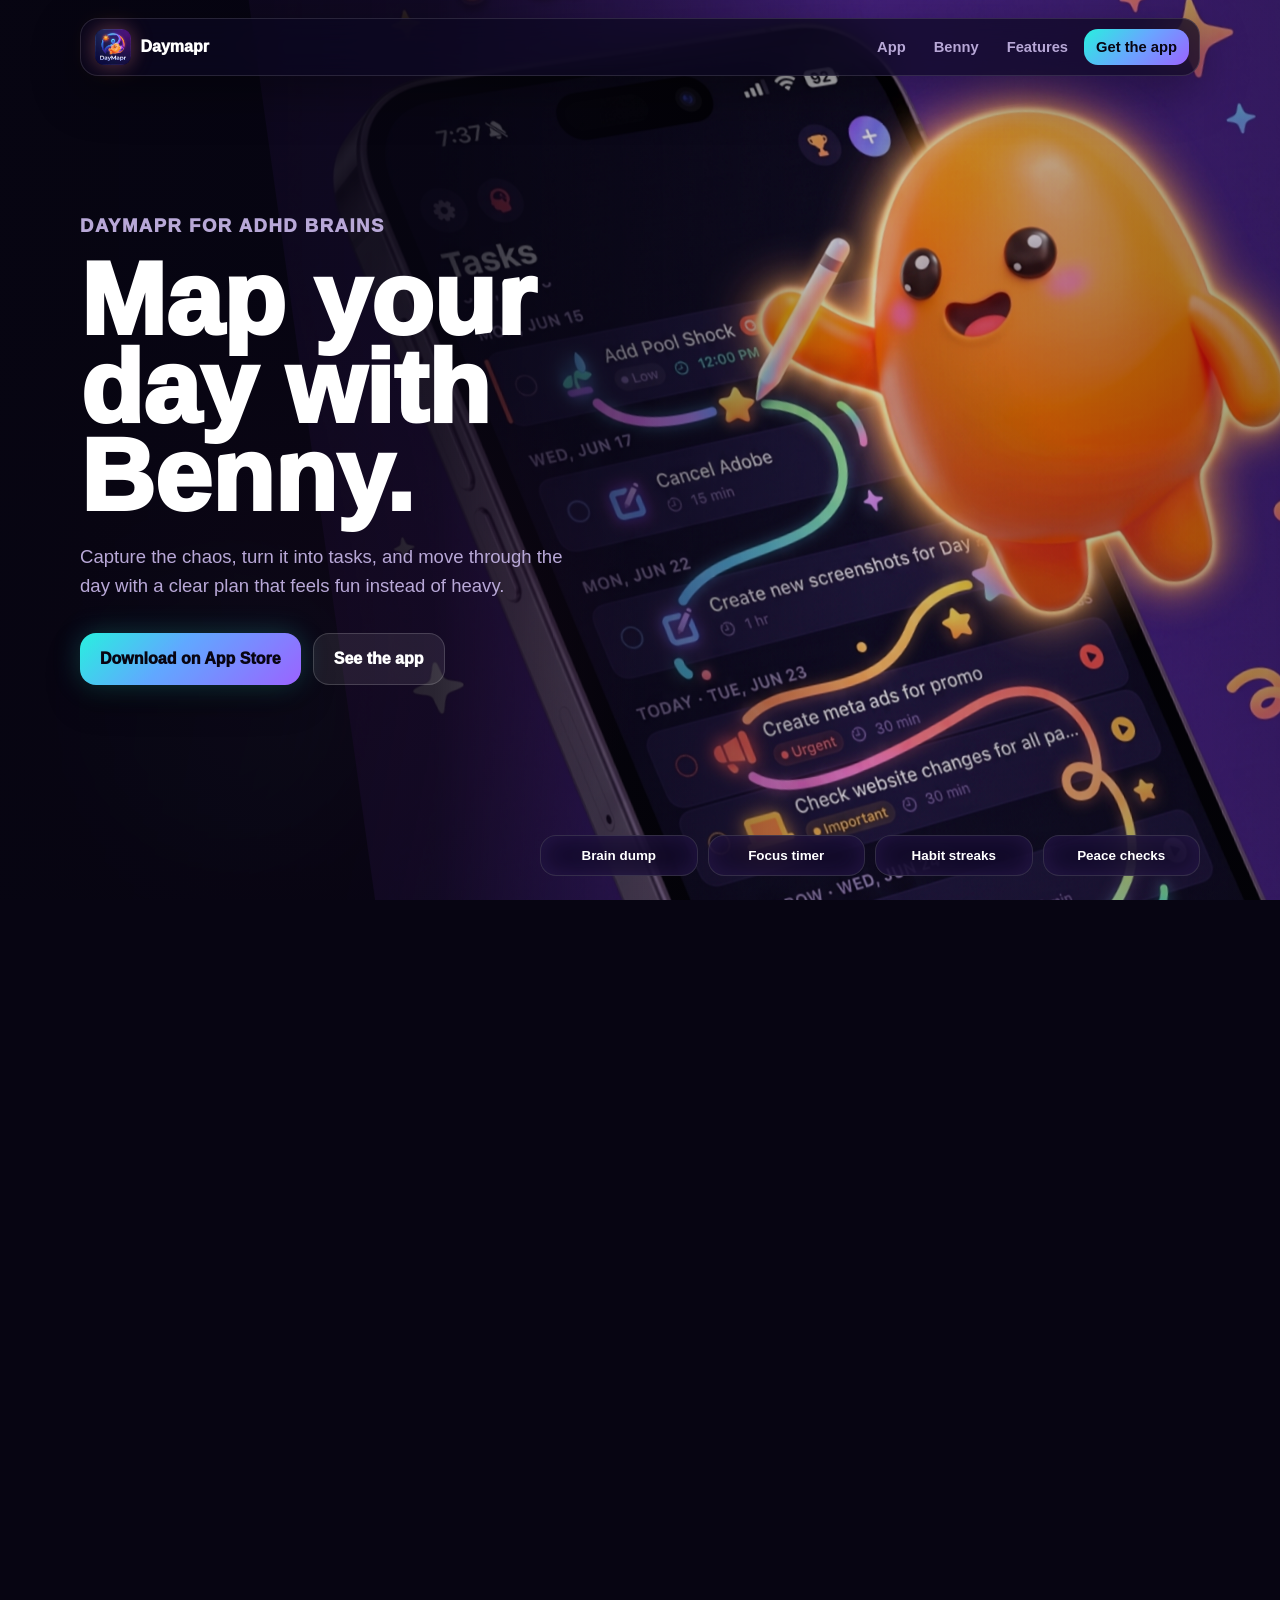
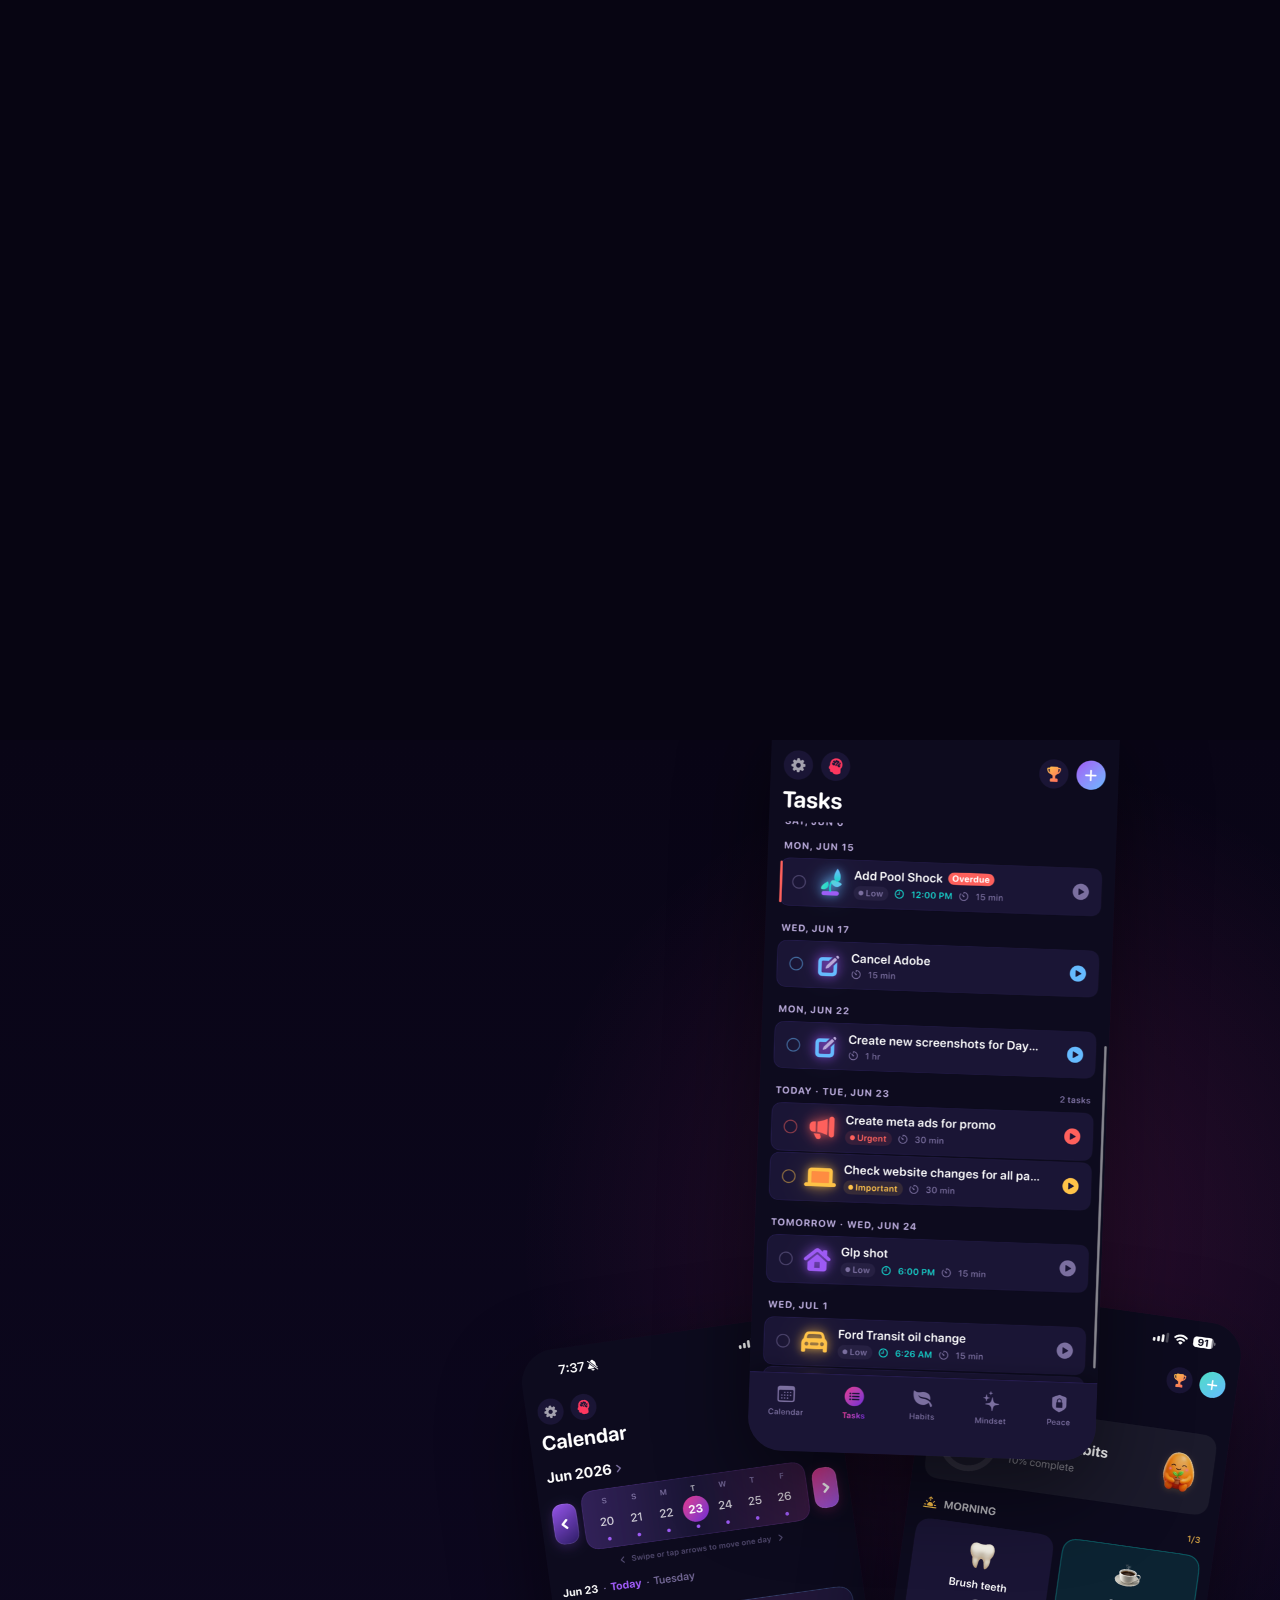
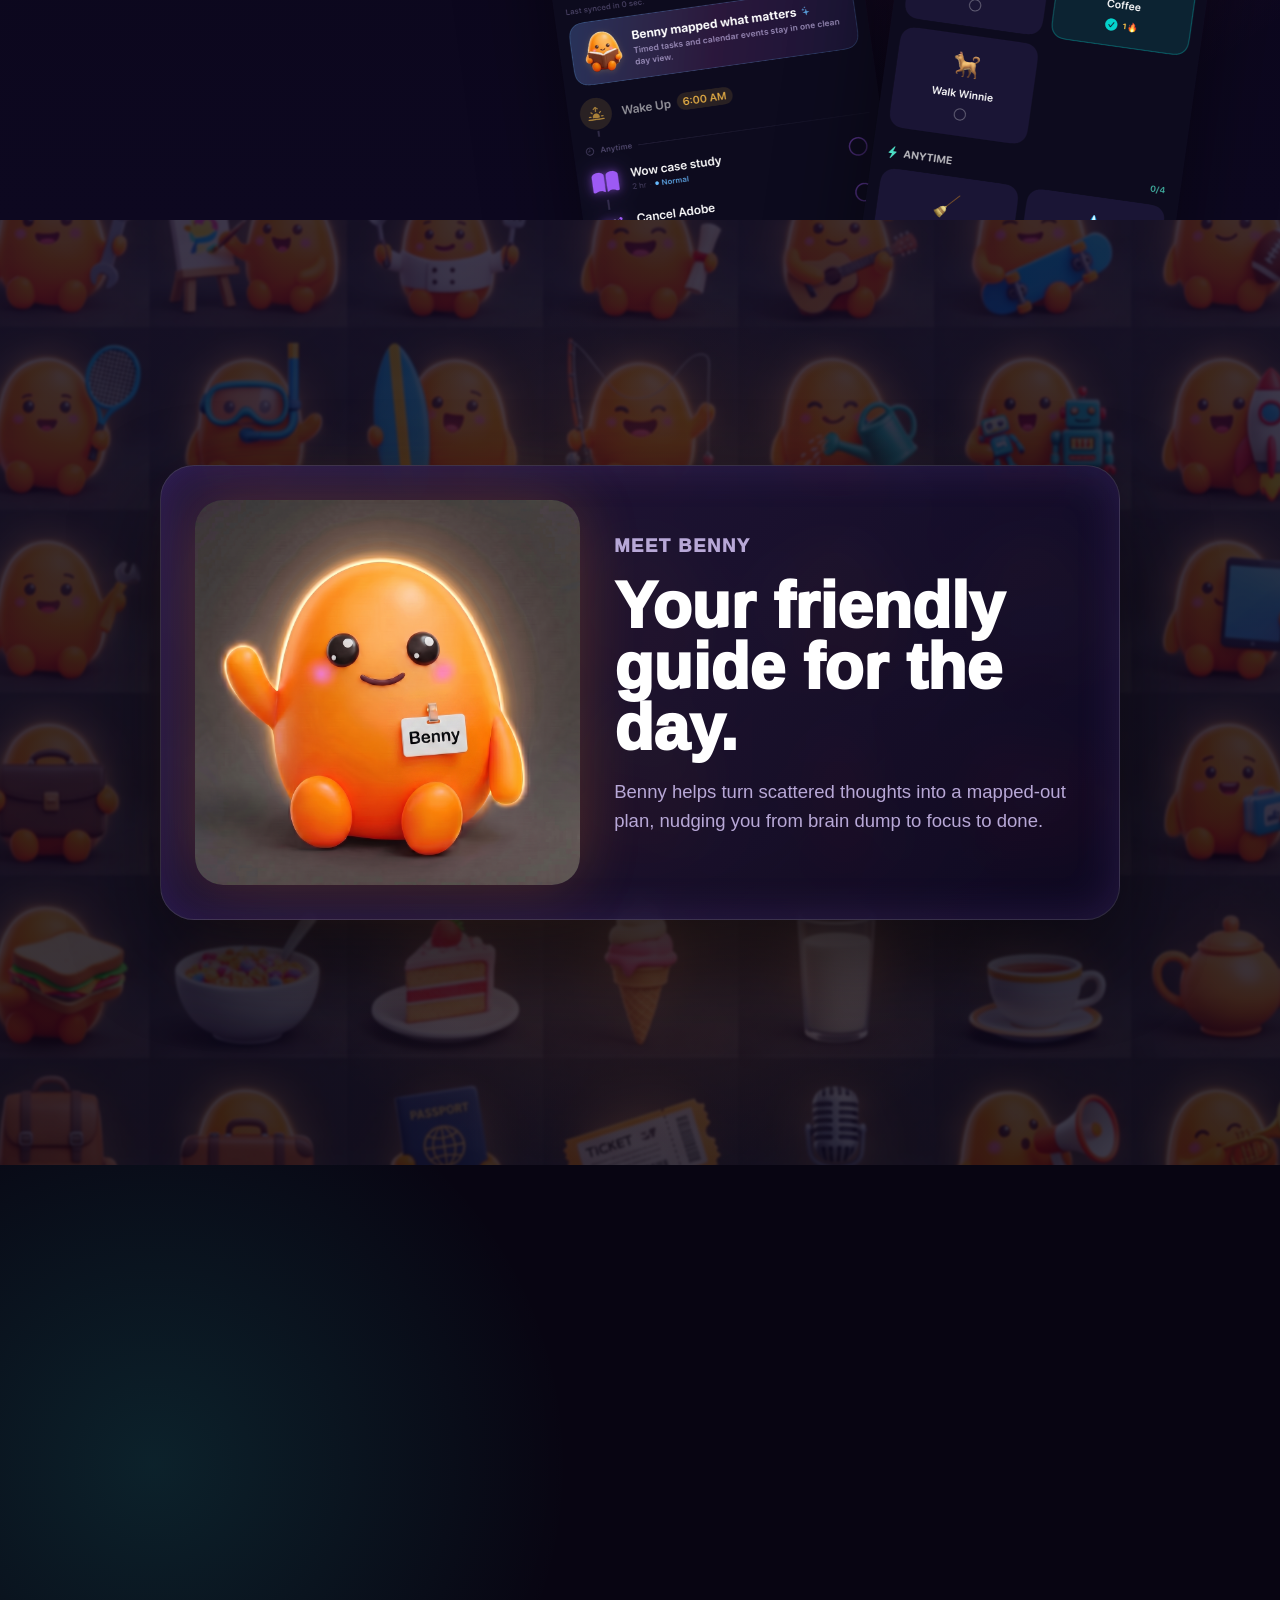
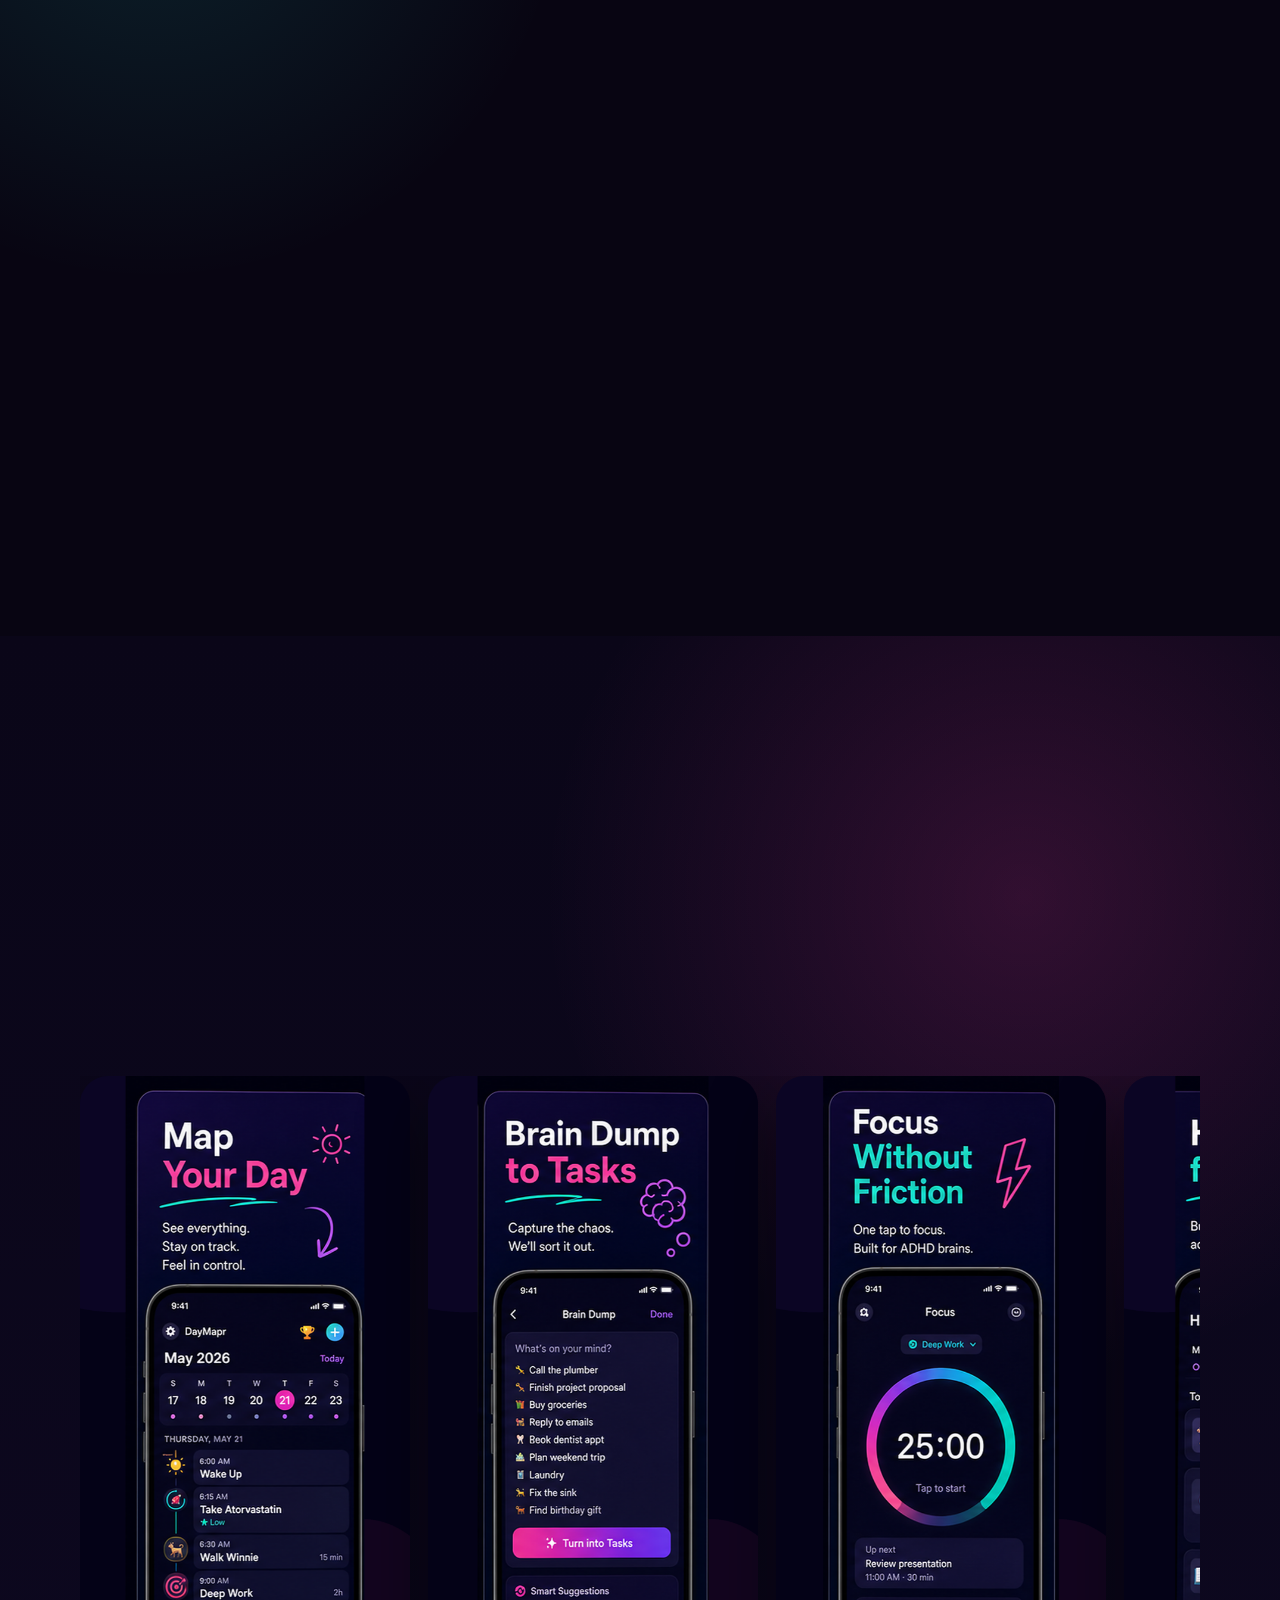
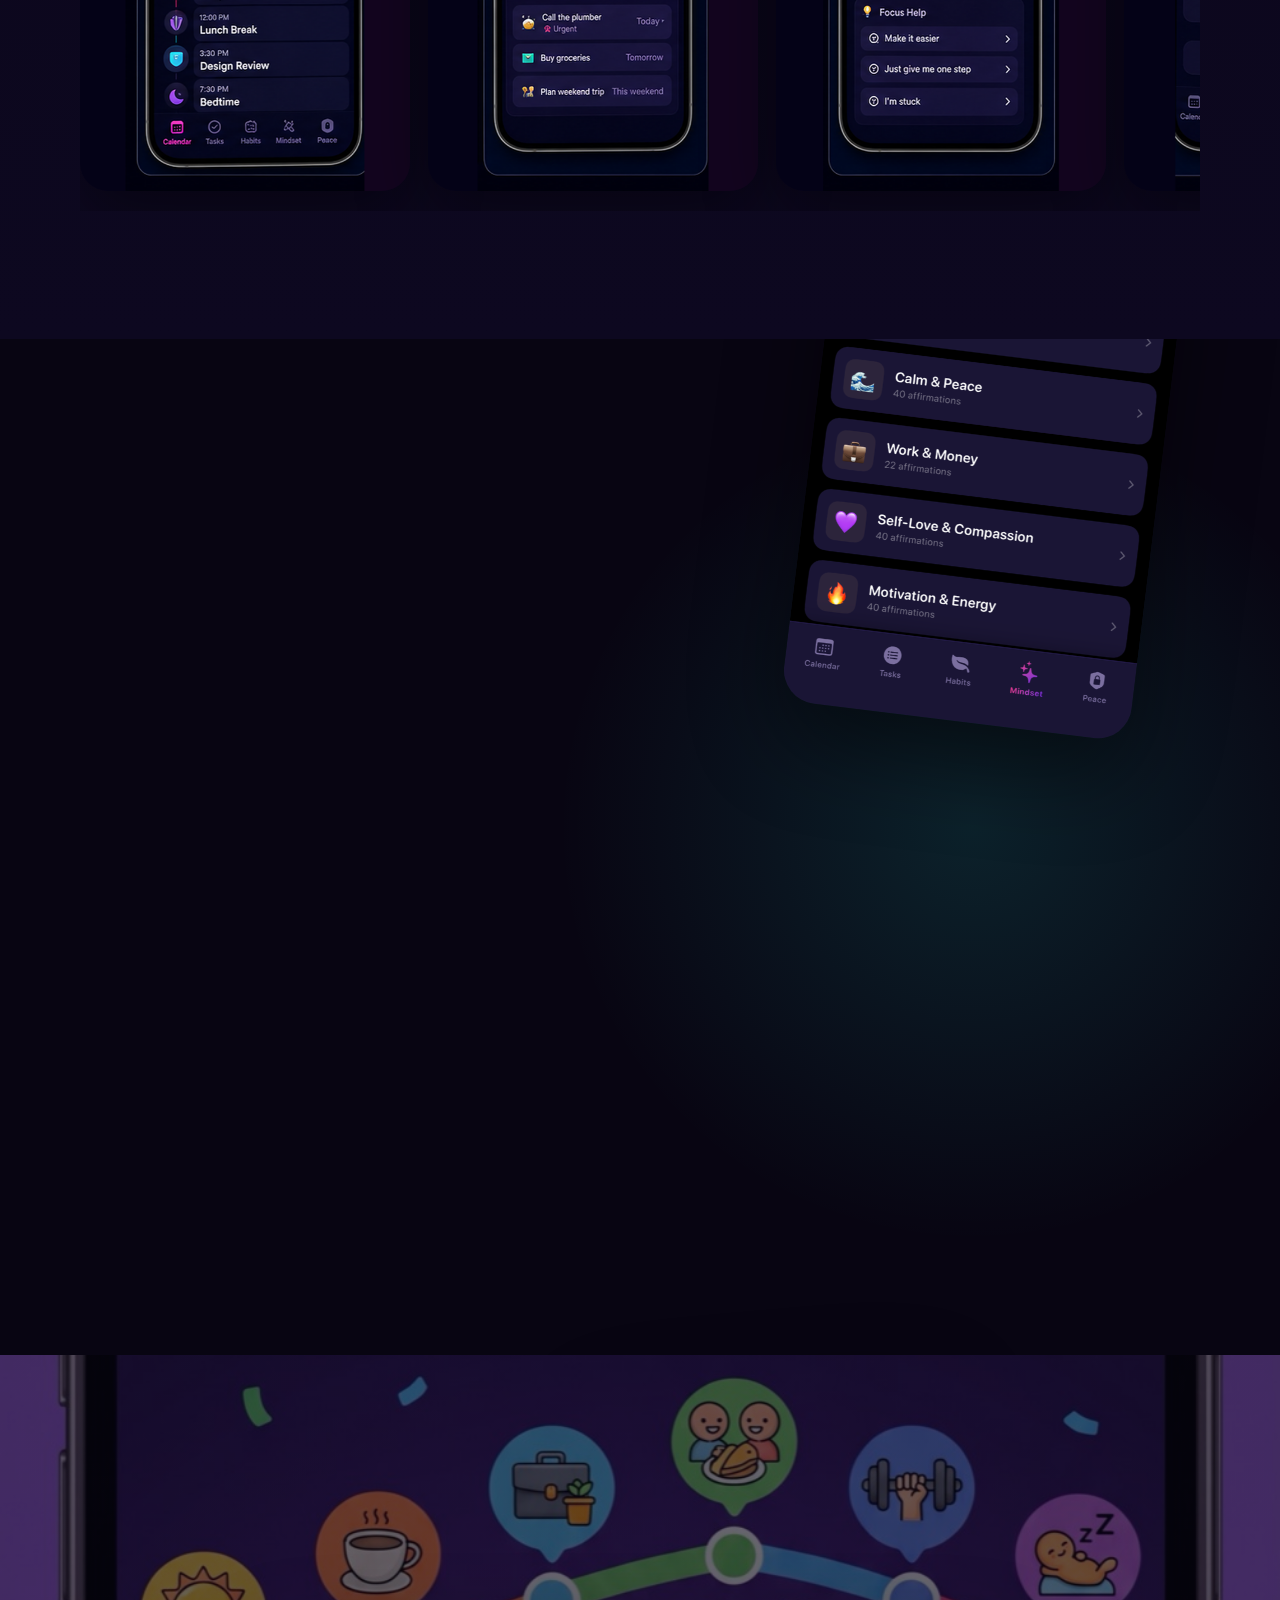
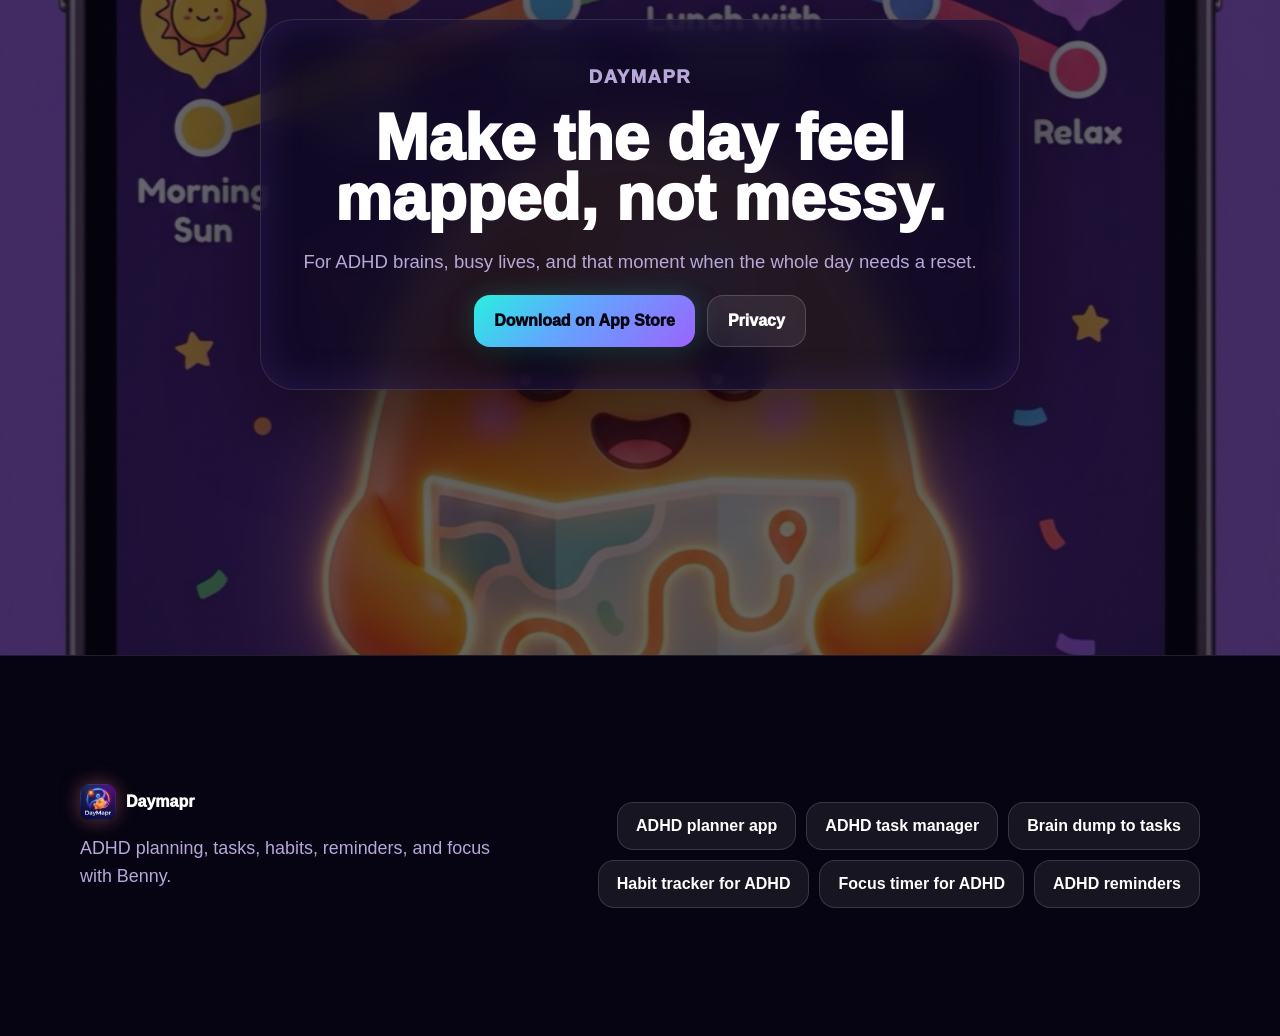
==== commit 4e532079: "Add SEO keyword landing pages" ====
--- a/index.html
+++ b/index.html
@@ -232,6 +232,24 @@
       </section>
     </main>
 
+    <footer class="site-footer">
+      <div>
+        <a class="brand" href="#top" aria-label="Daymapr home">
+          <img class="brand-mark" src="assets/daymapr/app-icon.png" alt="" />
+          <span>Daymapr</span>
+        </a>
+        <p>ADHD planning, tasks, habits, reminders, and focus with Benny.</p>
+      </div>
+      <nav class="footer-links" aria-label="Daymapr keyword pages">
+        <a href="adhd-planner-app/">ADHD planner app</a>
+        <a href="adhd-task-manager/">ADHD task manager</a>
+        <a href="brain-dump-to-tasks-app/">Brain dump to tasks</a>
+        <a href="habit-tracker-for-adhd/">Habit tracker for ADHD</a>
+        <a href="focus-timer-for-adhd/">Focus timer for ADHD</a>
+        <a href="adhd-reminder-app/">ADHD reminders</a>
+      </nav>
+    </footer>
+
     <script src="script.js"></script>
   </body>
 </html>
--- a/styles.css
+++ b/styles.css
@@ -563,6 +563,247 @@
   justify-content: center;
 }
 
+.keyword-page {
+  background:
+    radial-gradient(circle at 16% 4%, rgba(155, 99, 255, 0.22), transparent 30rem),
+    radial-gradient(circle at 86% 16%, rgba(255, 62, 168, 0.14), transparent 34rem),
+    linear-gradient(180deg, #080512 0%, #0c0820 48%, #070512 100%);
+}
+
+.keyword-hero,
+.keyword-proof,
+.keyword-split,
+.keyword-related,
+.keyword-final,
+.site-footer {
+  position: relative;
+  overflow: hidden;
+  padding: 128px max(24px, calc((100vw - 1120px) / 2));
+}
+
+.keyword-hero {
+  display: grid;
+  min-height: 100svh;
+  grid-template-columns: 0.92fr 1.08fr;
+  gap: 58px;
+  align-items: center;
+  padding-top: 156px;
+  background:
+    radial-gradient(circle at 78% 50%, rgba(255, 138, 31, 0.16), transparent 28rem),
+    radial-gradient(circle at 12% 72%, rgba(40, 240, 223, 0.12), transparent 28rem);
+}
+
+.keyword-hero::before {
+  position: absolute;
+  inset: 0;
+  content: "";
+  background: linear-gradient(180deg, rgba(7, 5, 18, 0.1), rgba(7, 5, 18, 0.72));
+  pointer-events: none;
+}
+
+.keyword-copy,
+.keyword-visual,
+.keyword-split > *,
+.keyword-related > *,
+.keyword-final .download-panel,
+.site-footer > * {
+  position: relative;
+  z-index: 2;
+}
+
+.keyword-copy {
+  max-width: 620px;
+}
+
+.keyword-copy h1 {
+  max-width: 12ch;
+  font-size: clamp(3.45rem, 6.9vw, 6.35rem);
+}
+
+.keyword-copy p,
+.keyword-proof p,
+.keyword-split p,
+.keyword-final p,
+.site-footer p {
+  color: var(--muted);
+  font-size: 1.12rem;
+  line-height: 1.58;
+}
+
+.keyword-visual {
+  min-height: 720px;
+  transition: translate 110ms linear;
+}
+
+.keyword-phone {
+  width: min(430px, 40vw);
+  margin-left: auto;
+  border-radius: 34px;
+  box-shadow: var(--shadow), 0 0 70px rgba(155, 99, 255, 0.18);
+}
+
+.keyword-mascot {
+  position: absolute;
+  left: 0;
+  bottom: 8%;
+  width: min(230px, 20vw);
+  border-radius: 28px;
+  box-shadow: 0 0 48px rgba(255, 138, 31, 0.32);
+}
+
+.keyword-proof {
+  display: grid;
+  grid-template-columns: repeat(3, minmax(0, 1fr));
+  gap: 18px;
+  padding-top: 84px;
+  background: #080512;
+}
+
+.keyword-proof article {
+  min-height: 250px;
+  padding: 28px;
+  border: 1px solid rgba(255, 255, 255, 0.12);
+  border-radius: 28px;
+  background: linear-gradient(180deg, rgba(33, 22, 61, 0.72), rgba(18, 10, 42, 0.92));
+  box-shadow: 0 22px 58px rgba(0, 0, 0, 0.28);
+}
+
+.keyword-proof span {
+  display: inline-flex;
+  margin-bottom: 34px;
+  color: var(--cyan);
+  font-weight: 950;
+}
+
+.keyword-proof h3 {
+  font-size: clamp(1.45rem, 2.5vw, 2rem);
+}
+
+.keyword-split {
+  display: grid;
+  grid-template-columns: 0.86fr 1.14fr;
+  gap: 58px;
+  align-items: center;
+  background:
+    radial-gradient(circle at 18% 38%, rgba(40, 240, 223, 0.13), transparent 28rem),
+    linear-gradient(180deg, #0c0820, #090516);
+}
+
+.keyword-split > img {
+  width: min(430px, 100%);
+  max-height: 760px;
+  justify-self: center;
+  object-fit: contain;
+  border-radius: 32px;
+  box-shadow: var(--shadow);
+}
+
+.keyword-list {
+  display: grid;
+  gap: 12px;
+  margin: 28px 0 0;
+  padding: 0;
+  list-style: none;
+}
+
+.keyword-list li {
+  padding: 16px 18px;
+  border: 1px solid rgba(255, 255, 255, 0.12);
+  border-radius: 18px;
+  background: rgba(255, 255, 255, 0.06);
+  color: #fff;
+  font-weight: 850;
+}
+
+.keyword-related {
+  text-align: center;
+  background:
+    radial-gradient(circle at 50% 20%, rgba(255, 62, 168, 0.13), transparent 30rem),
+    #080512;
+}
+
+.keyword-related h2 {
+  max-width: 780px;
+  margin-right: auto;
+  margin-left: auto;
+}
+
+.keyword-links {
+  display: flex;
+  flex-wrap: wrap;
+  gap: 12px;
+  justify-content: center;
+  margin-top: 34px;
+}
+
+.keyword-links a,
+.footer-links a {
+  display: inline-flex;
+  min-height: 48px;
+  align-items: center;
+  justify-content: center;
+  padding: 0 18px;
+  border: 1px solid rgba(255, 255, 255, 0.14);
+  border-radius: 16px;
+  background: rgba(255, 255, 255, 0.07);
+  color: #fff;
+  font-weight: 900;
+}
+
+.keyword-links a:hover,
+.footer-links a:hover {
+  border-color: rgba(40, 240, 223, 0.38);
+  background: rgba(40, 240, 223, 0.1);
+}
+
+.keyword-final {
+  min-height: 92vh;
+  display: grid;
+  place-items: center;
+  background: #090516;
+}
+
+.keyword-final > img {
+  position: absolute;
+  inset: 0;
+  width: 100%;
+  height: 100%;
+  object-fit: cover;
+  opacity: 0.34;
+  filter: saturate(1.08);
+}
+
+.keyword-final::before {
+  position: absolute;
+  inset: 0;
+  z-index: 1;
+  content: "";
+  background:
+    radial-gradient(circle at 50% 50%, transparent, rgba(7, 5, 18, 0.56) 48%, rgba(7, 5, 18, 0.94) 100%),
+    linear-gradient(180deg, rgba(7, 5, 18, 0.18), rgba(7, 5, 18, 0.82));
+}
+
+.site-footer {
+  display: grid;
+  grid-template-columns: 0.8fr 1.2fr;
+  gap: 28px;
+  align-items: end;
+  border-top: 1px solid rgba(255, 255, 255, 0.1);
+  background: rgba(7, 5, 18, 0.96);
+}
+
+.site-footer .brand {
+  width: fit-content;
+  margin-bottom: 14px;
+}
+
+.footer-links {
+  display: flex;
+  flex-wrap: wrap;
+  gap: 10px;
+  justify-content: flex-end;
+}
+
 .reveal {
   opacity: 0;
   transform: translateY(28px);
@@ -630,6 +871,35 @@
 
   .flow-card {
     min-height: auto;
+  }
+
+  .keyword-hero,
+  .keyword-split,
+  .site-footer {
+    grid-template-columns: 1fr;
+  }
+
+  .keyword-visual {
+    min-height: 640px;
+  }
+
+  .keyword-phone {
+    width: min(360px, 62vw);
+    margin-right: auto;
+  }
+
+  .keyword-mascot {
+    left: auto;
+    right: 0;
+    width: min(190px, 28vw);
+  }
+
+  .keyword-proof {
+    grid-template-columns: 1fr;
+  }
+
+  .footer-links {
+    justify-content: flex-start;
   }
 }
 
@@ -688,9 +958,44 @@
   .flow-section,
   .feature-marquee,
   .focus-section,
-  .download-section {
+  .download-section,
+  .keyword-hero,
+  .keyword-proof,
+  .keyword-split,
+  .keyword-related,
+  .keyword-final,
+  .site-footer {
     padding-top: 88px;
     padding-bottom: 88px;
+  }
+
+  .keyword-hero {
+    min-height: auto;
+    padding-top: 118px;
+  }
+
+  .keyword-copy h1 {
+    font-size: 3.35rem;
+  }
+
+  .keyword-copy p,
+  .keyword-proof p,
+  .keyword-split p,
+  .keyword-final p,
+  .site-footer p {
+    font-size: 1rem;
+  }
+
+  .keyword-visual {
+    min-height: 520px;
+  }
+
+  .keyword-phone {
+    width: min(300px, 74vw);
+  }
+
+  .keyword-mascot {
+    width: 128px;
   }
 
   .phone-stage {
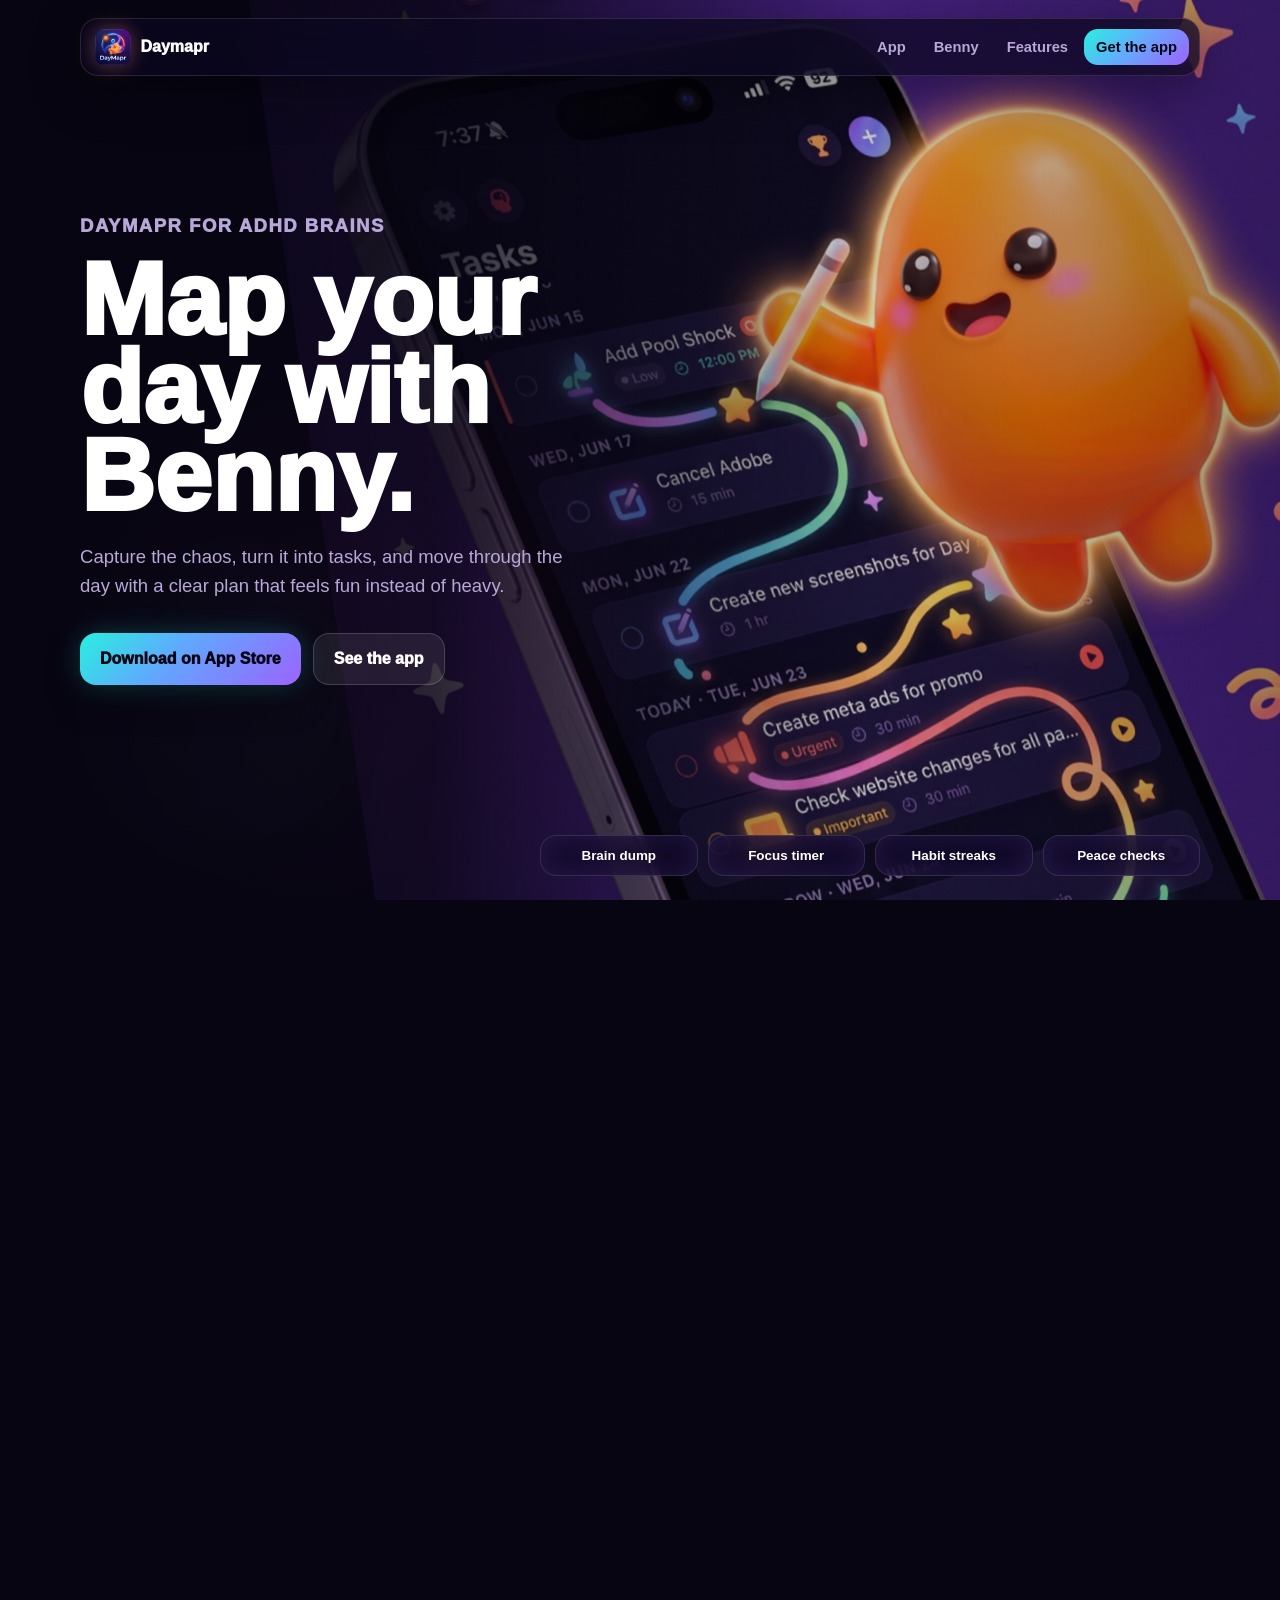
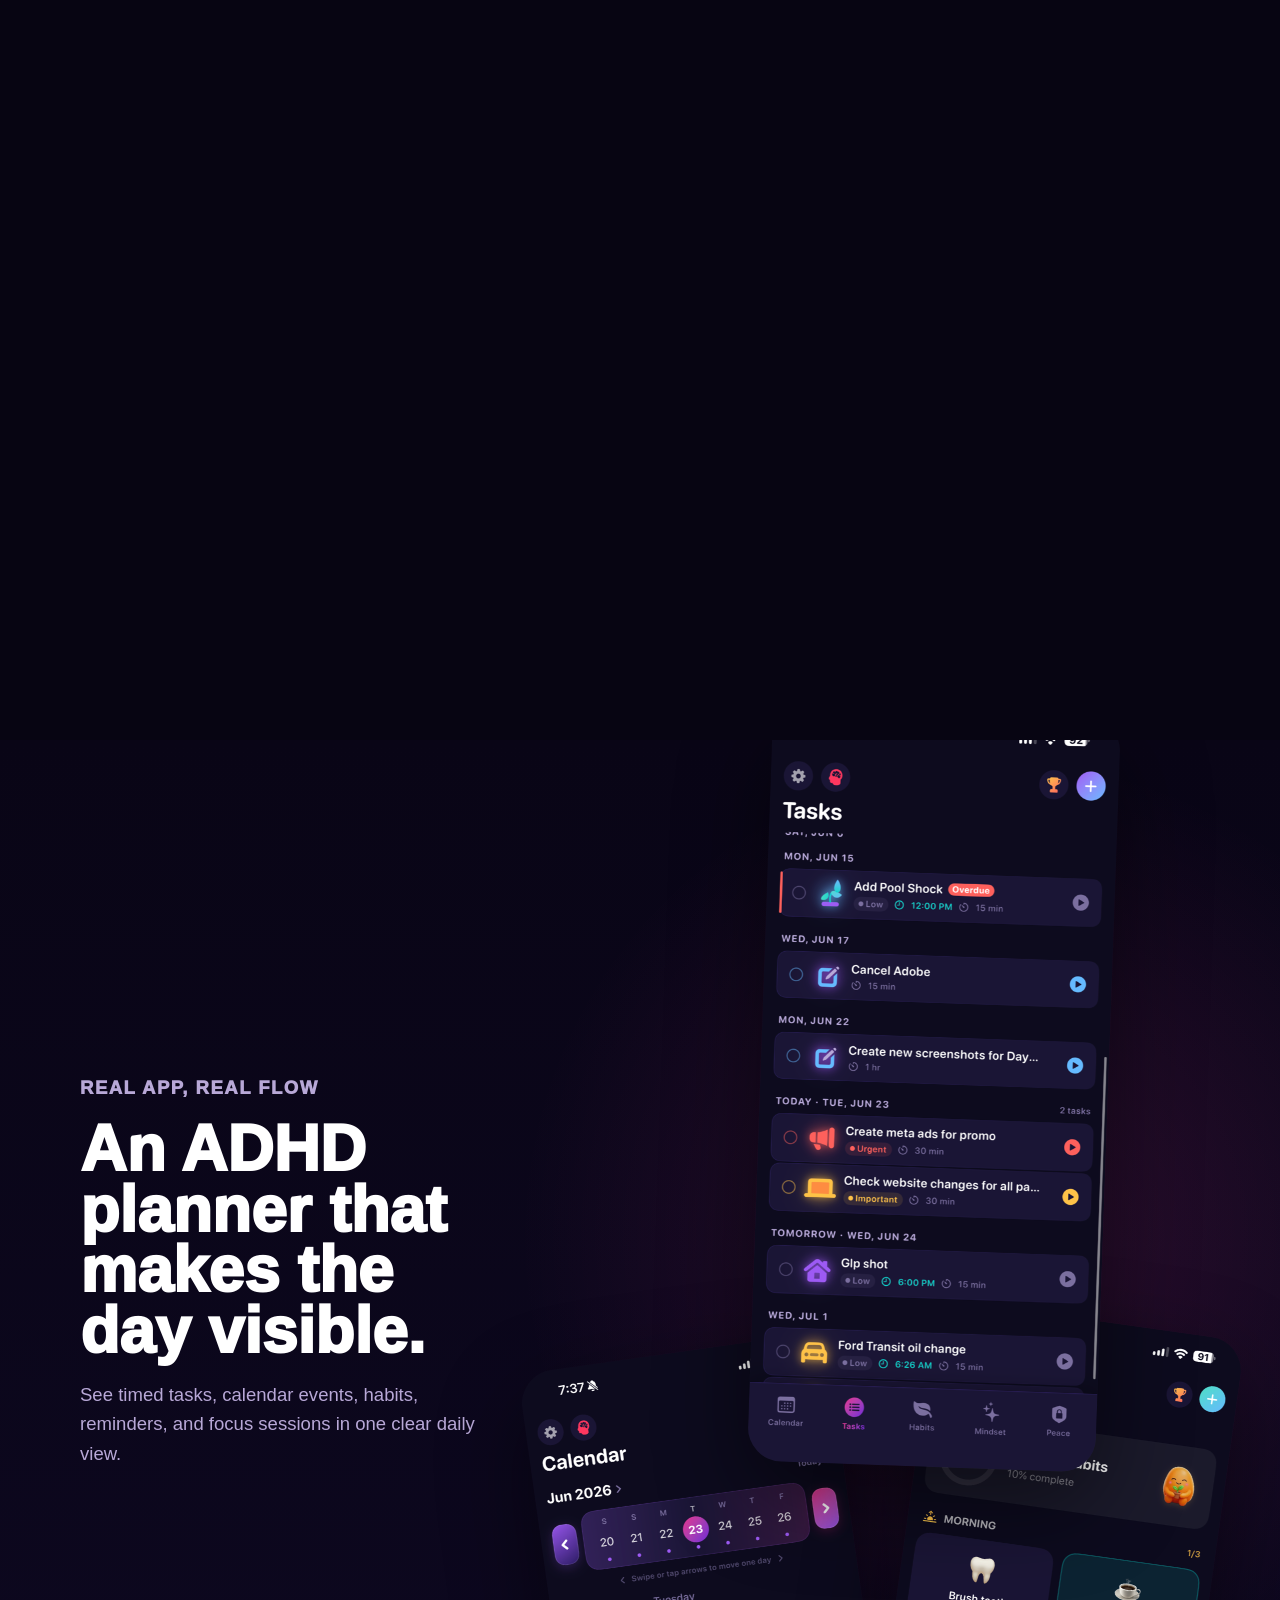
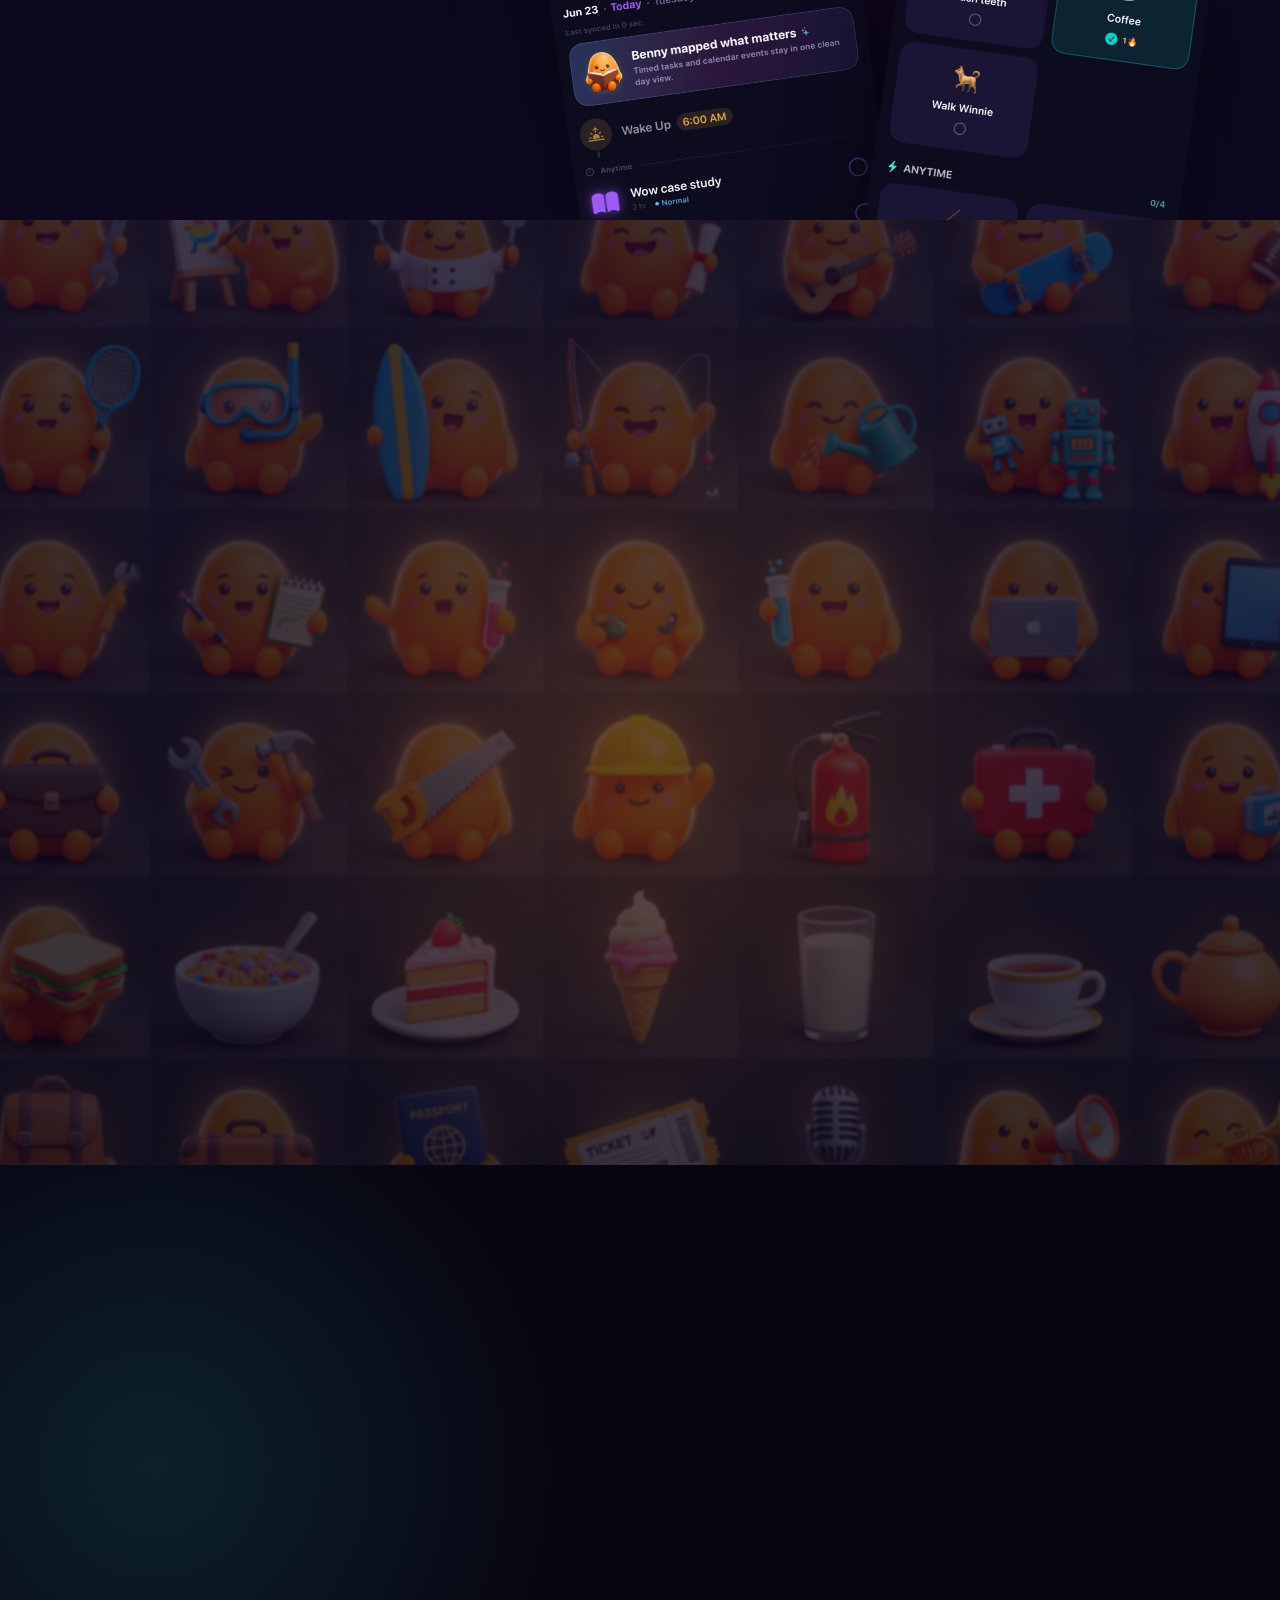
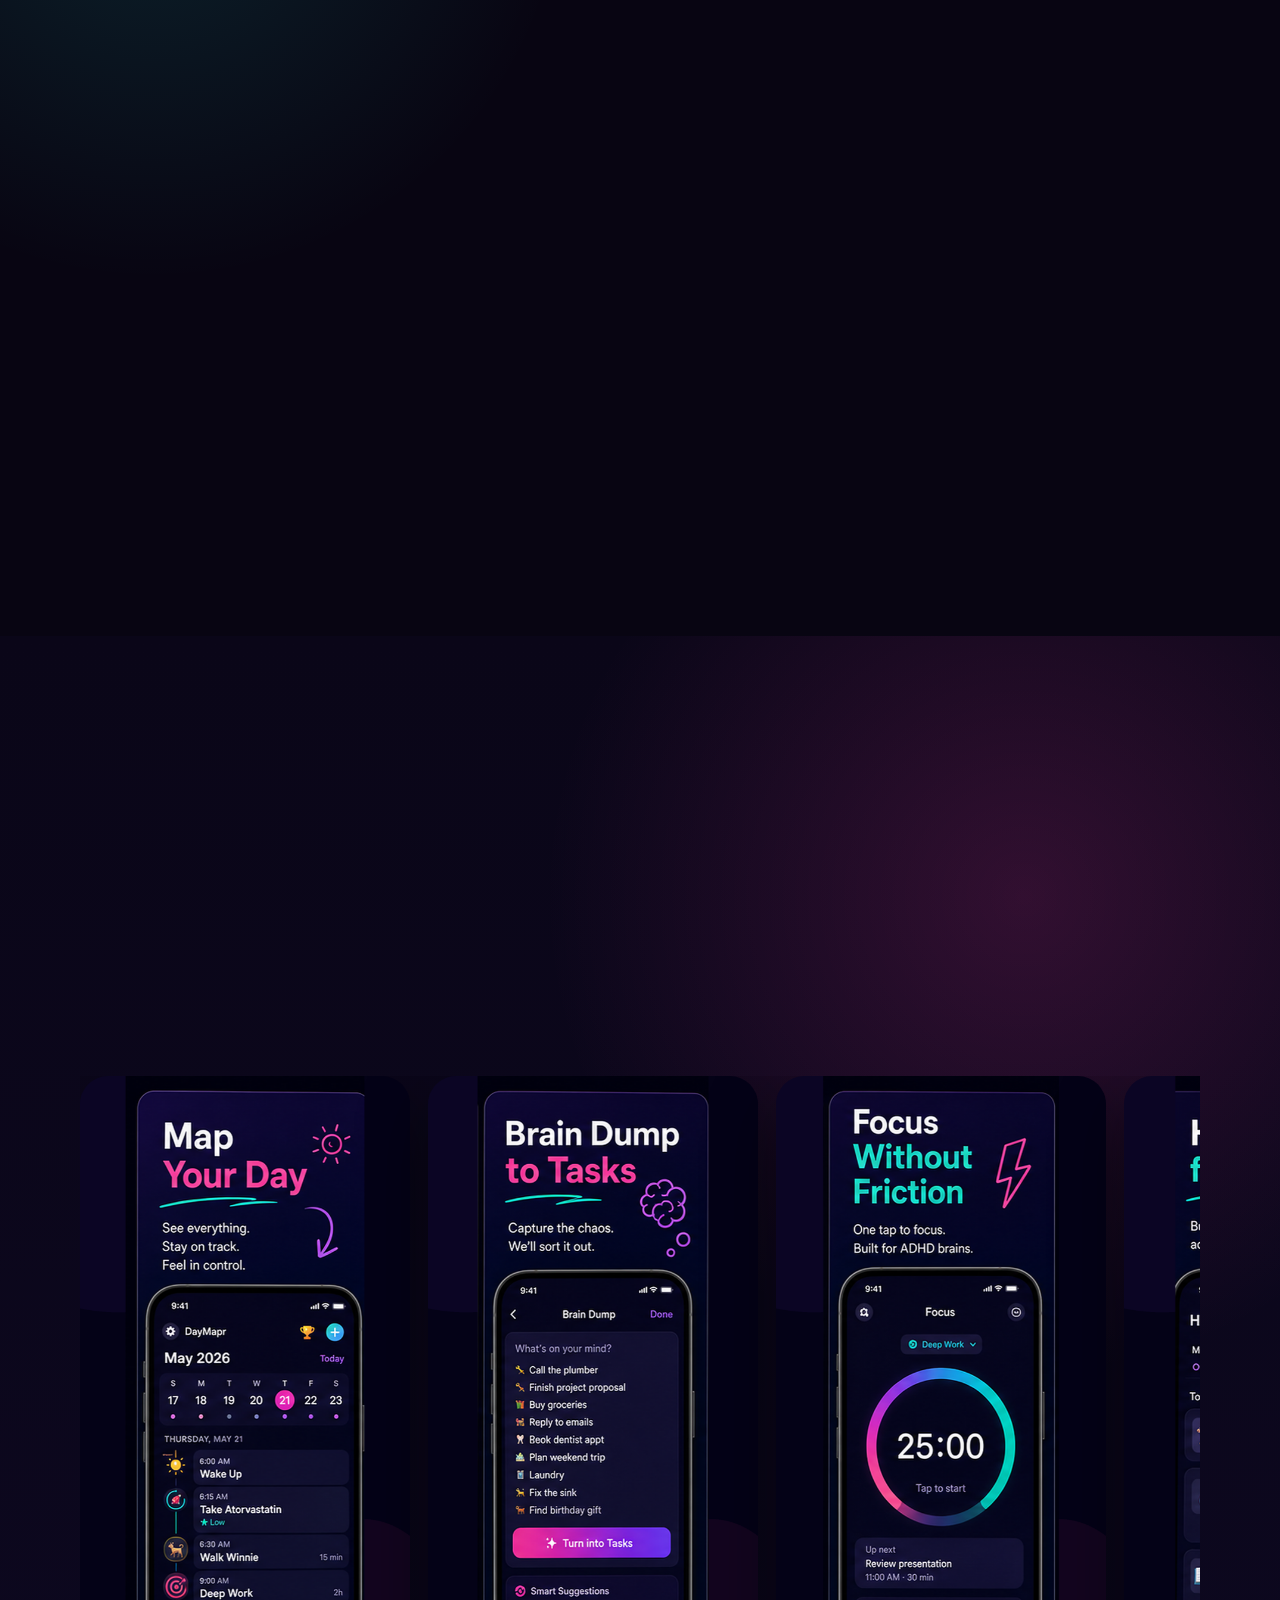
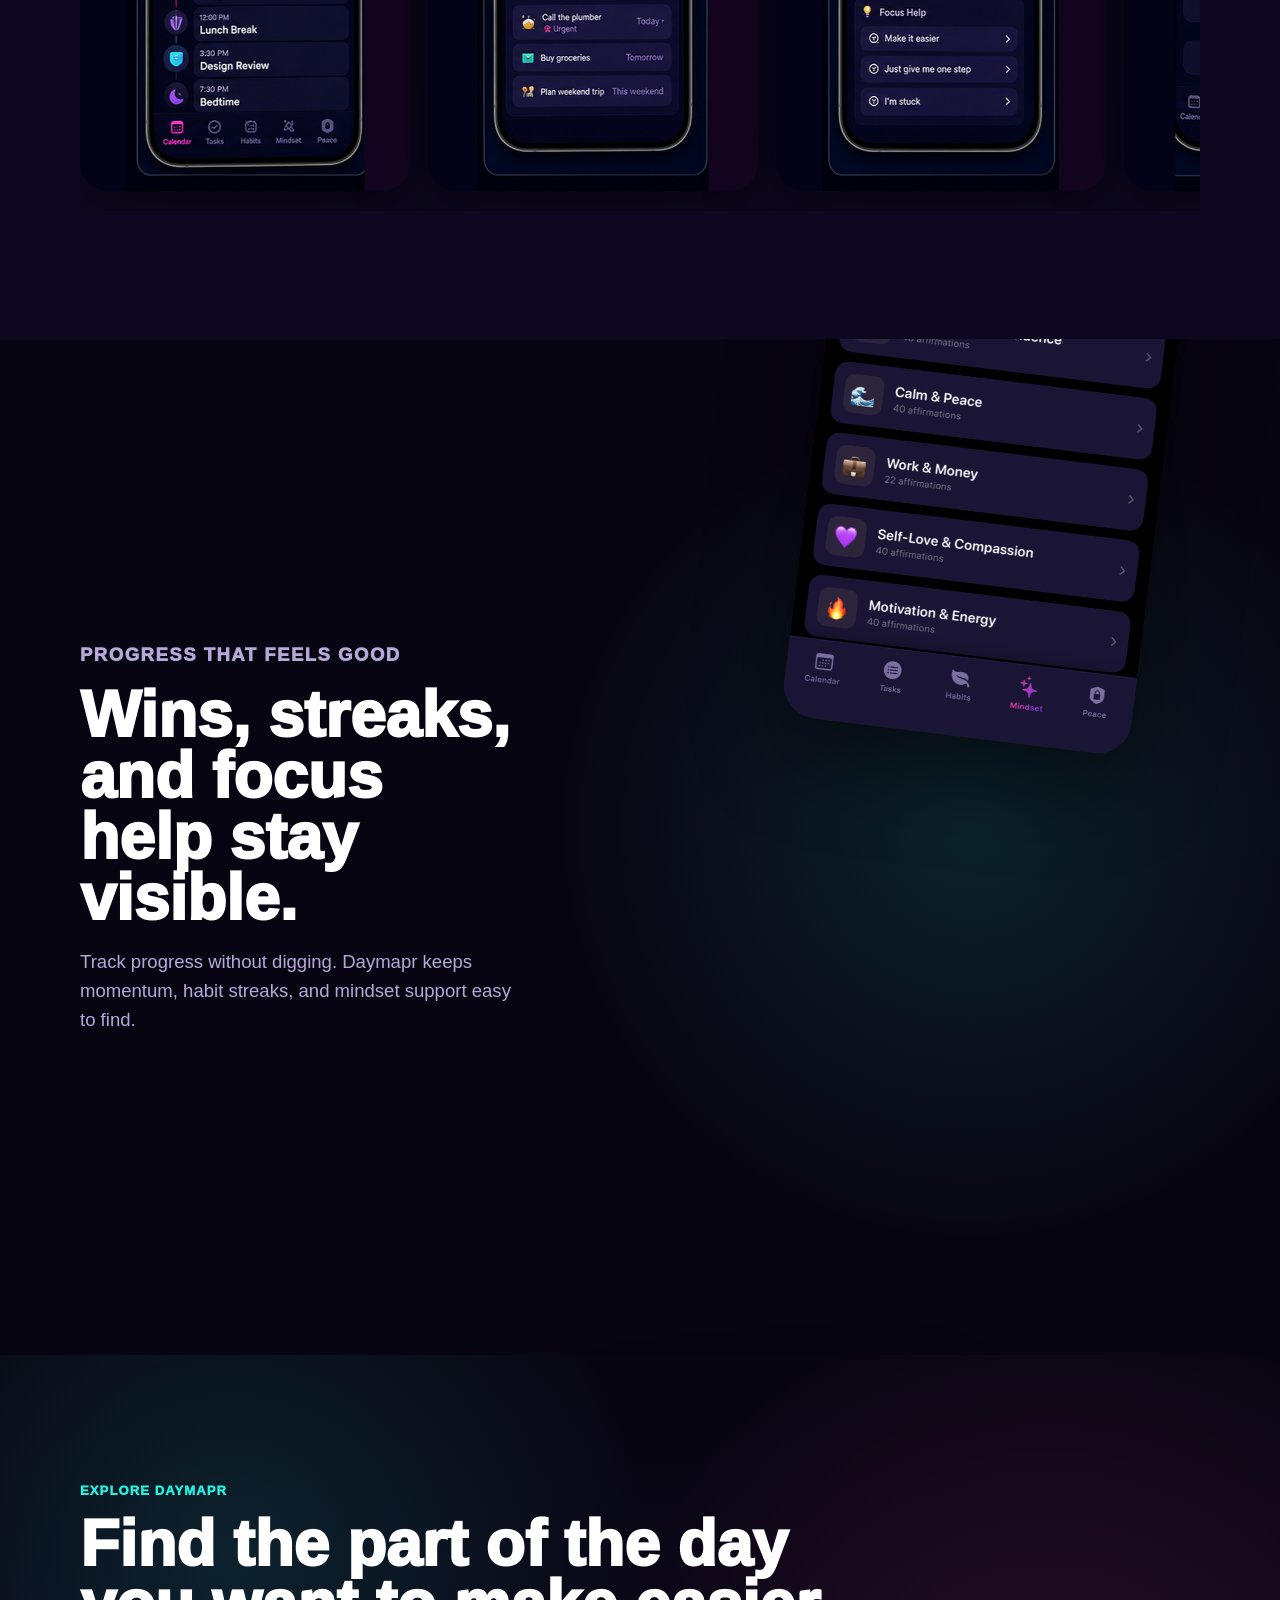
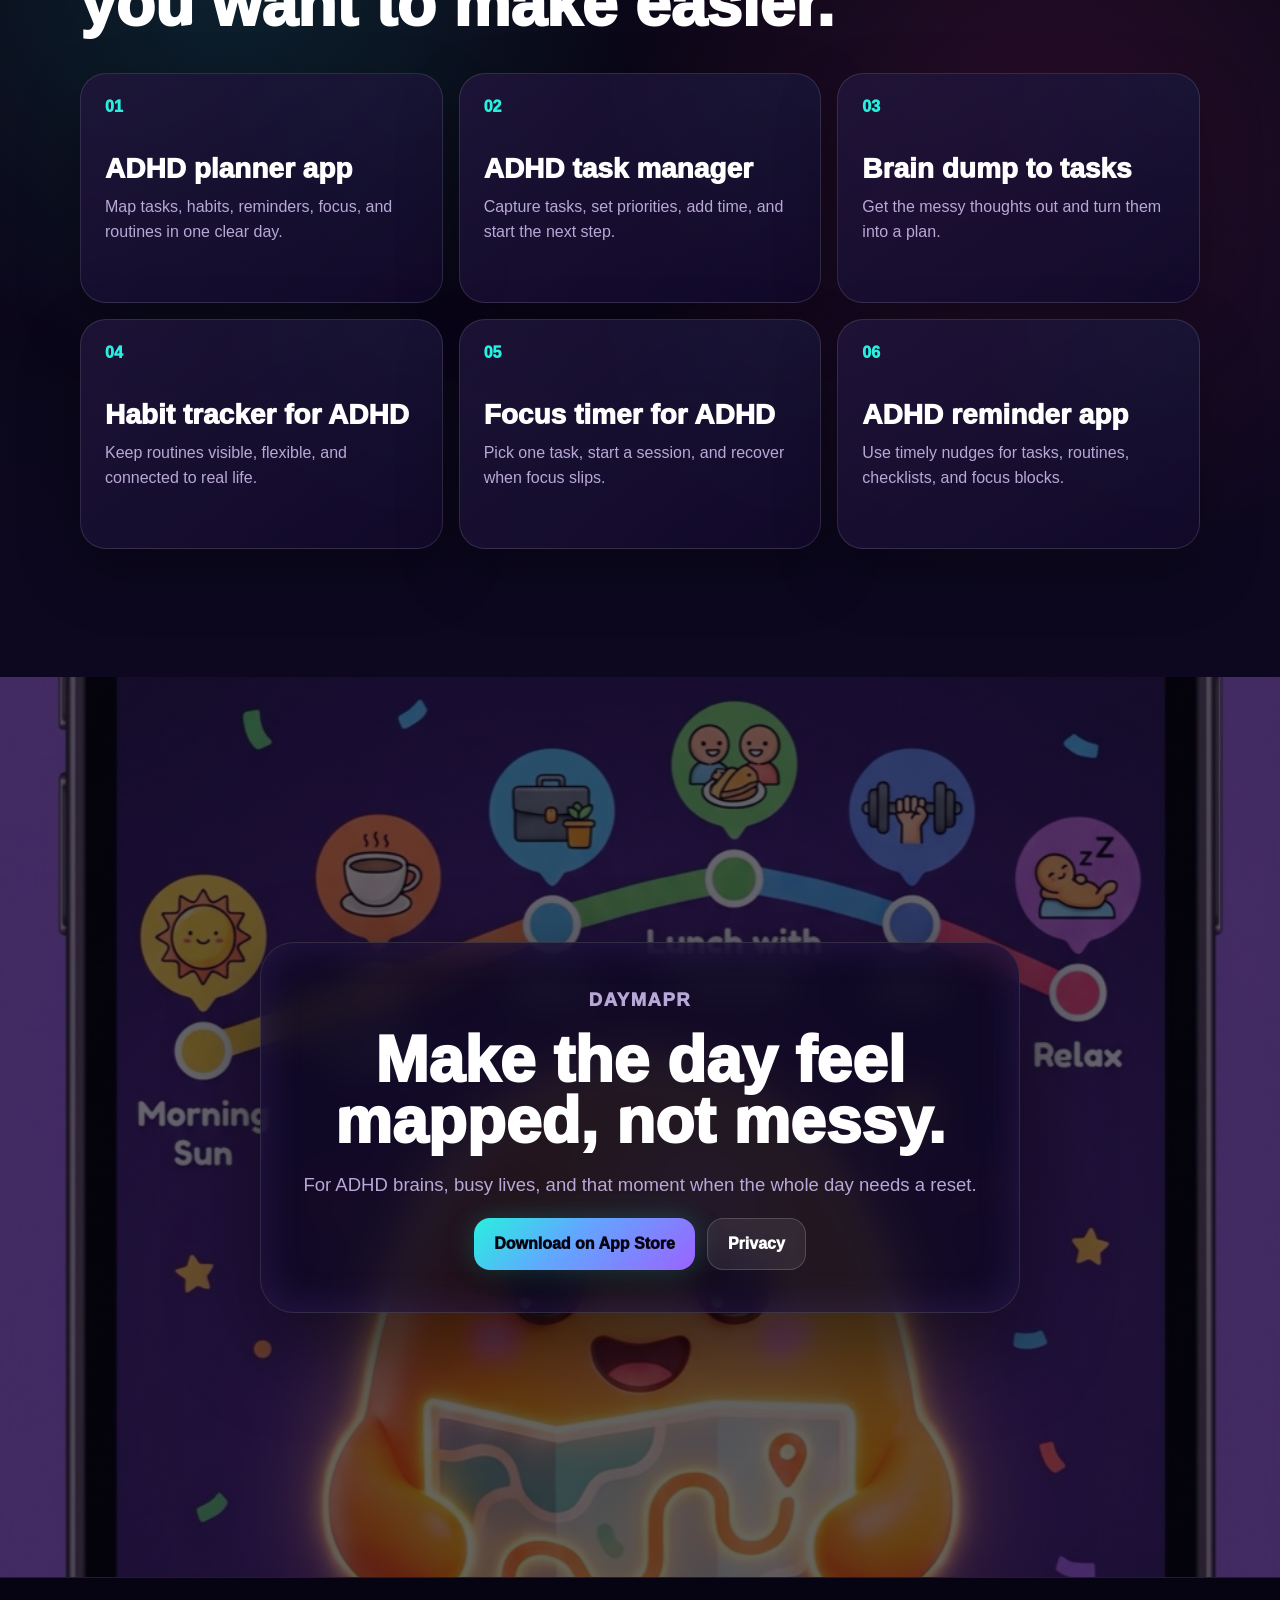
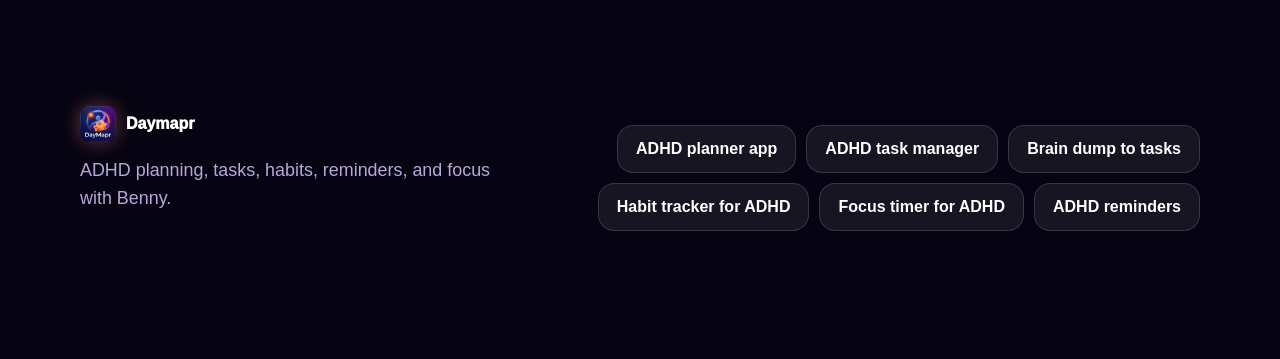
==== commit 46655d05: "Add homepage keyword exploration section" ====
--- a/index.html
+++ b/index.html
@@ -218,6 +218,45 @@
         </div>
       </section>
 
+      <section class="explore-section" aria-labelledby="explore-title">
+        <div class="explore-copy">
+          <p class="eyebrow">Explore Daymapr</p>
+          <h2 id="explore-title">Find the part of the day you want to make easier.</h2>
+        </div>
+        <div class="explore-grid">
+          <a class="explore-card" href="adhd-planner-app/">
+            <span>01</span>
+            <h3>ADHD planner app</h3>
+            <p>Map tasks, habits, reminders, focus, and routines in one clear day.</p>
+          </a>
+          <a class="explore-card" href="adhd-task-manager/">
+            <span>02</span>
+            <h3>ADHD task manager</h3>
+            <p>Capture tasks, set priorities, add time, and start the next step.</p>
+          </a>
+          <a class="explore-card" href="brain-dump-to-tasks-app/">
+            <span>03</span>
+            <h3>Brain dump to tasks</h3>
+            <p>Get the messy thoughts out and turn them into a plan.</p>
+          </a>
+          <a class="explore-card" href="habit-tracker-for-adhd/">
+            <span>04</span>
+            <h3>Habit tracker for ADHD</h3>
+            <p>Keep routines visible, flexible, and connected to real life.</p>
+          </a>
+          <a class="explore-card" href="focus-timer-for-adhd/">
+            <span>05</span>
+            <h3>Focus timer for ADHD</h3>
+            <p>Pick one task, start a session, and recover when focus slips.</p>
+          </a>
+          <a class="explore-card" href="adhd-reminder-app/">
+            <span>06</span>
+            <h3>ADHD reminder app</h3>
+            <p>Use timely nudges for tasks, routines, checklists, and focus blocks.</p>
+          </a>
+        </div>
+      </section>
+
       <section class="download-section" id="download">
         <img class="download-bg" src="assets/daymapr/brand/benny-start-map.jpg" alt="" />
         <div class="download-panel reveal">
--- a/styles.css
+++ b/styles.css
@@ -304,6 +304,7 @@
 .flow-section,
 .feature-marquee,
 .focus-section,
+.explore-section,
 .download-section {
   position: relative;
   overflow: hidden;
@@ -518,6 +519,59 @@
   right: 4%;
   top: 142px;
   rotate: 7deg;
+}
+
+.explore-section {
+  background:
+    radial-gradient(circle at 18% 22%, rgba(40, 240, 223, 0.12), transparent 26rem),
+    radial-gradient(circle at 82% 42%, rgba(255, 62, 168, 0.13), transparent 28rem),
+    linear-gradient(180deg, #080512, #0d0820);
+}
+
+.explore-copy {
+  max-width: 780px;
+  margin-bottom: 38px;
+}
+
+.explore-grid {
+  display: grid;
+  grid-template-columns: repeat(3, minmax(0, 1fr));
+  gap: 16px;
+}
+
+.explore-card {
+  min-height: 230px;
+  padding: 24px;
+  border: 1px solid rgba(255, 255, 255, 0.12);
+  border-radius: 26px;
+  background:
+    linear-gradient(145deg, rgba(33, 22, 61, 0.78), rgba(18, 10, 42, 0.92)),
+    radial-gradient(circle at 100% 0%, rgba(40, 240, 223, 0.16), transparent 14rem);
+  box-shadow: 0 24px 62px rgba(0, 0, 0, 0.28);
+  transition: transform 180ms ease, border-color 180ms ease, box-shadow 180ms ease;
+}
+
+.explore-card:hover {
+  border-color: rgba(40, 240, 223, 0.36);
+  box-shadow: 0 28px 70px rgba(0, 0, 0, 0.34), 0 0 34px rgba(40, 240, 223, 0.08);
+  transform: translateY(-3px);
+}
+
+.explore-card span {
+  display: inline-flex;
+  margin-bottom: 38px;
+  color: var(--cyan);
+  font-weight: 950;
+}
+
+.explore-card h3 {
+  font-size: clamp(1.25rem, 2.2vw, 1.75rem);
+}
+
+.explore-card p {
+  color: var(--muted);
+  font-size: 1rem;
+  line-height: 1.55;
 }
 
 .download-section {
@@ -612,7 +666,9 @@
 }
 
 .keyword-copy {
+  width: 100%;
   max-width: 620px;
+  min-width: 0;
 }
 
 .keyword-copy h1 {
@@ -869,6 +925,10 @@
     grid-template-columns: 1fr;
   }
 
+  .explore-grid {
+    grid-template-columns: repeat(2, minmax(0, 1fr));
+  }
+
   .flow-card {
     min-height: auto;
   }
@@ -958,6 +1018,7 @@
   .flow-section,
   .feature-marquee,
   .focus-section,
+  .explore-section,
   .download-section,
   .keyword-hero,
   .keyword-proof,
@@ -974,8 +1035,24 @@
     padding-top: 118px;
   }
 
+  .keyword-copy,
+  .keyword-page .hero-actions {
+    max-width: 100%;
+  }
+
+  .keyword-page .hero-actions {
+    width: 100%;
+    max-width: 20rem;
+  }
+
+  .keyword-page .hero-actions .button {
+    width: 100%;
+    align-self: flex-start;
+  }
+
   .keyword-copy h1 {
-    font-size: 3.35rem;
+    max-width: 9ch;
+    font-size: 3rem;
   }
 
   .keyword-copy p,
@@ -1026,6 +1103,16 @@
   }
 
   .flow-card {
+    border-radius: 24px;
+  }
+
+  .explore-grid {
+    grid-template-columns: 1fr;
+  }
+
+  .explore-card {
+    min-height: 190px;
+    padding: 22px;
     border-radius: 24px;
   }
 
